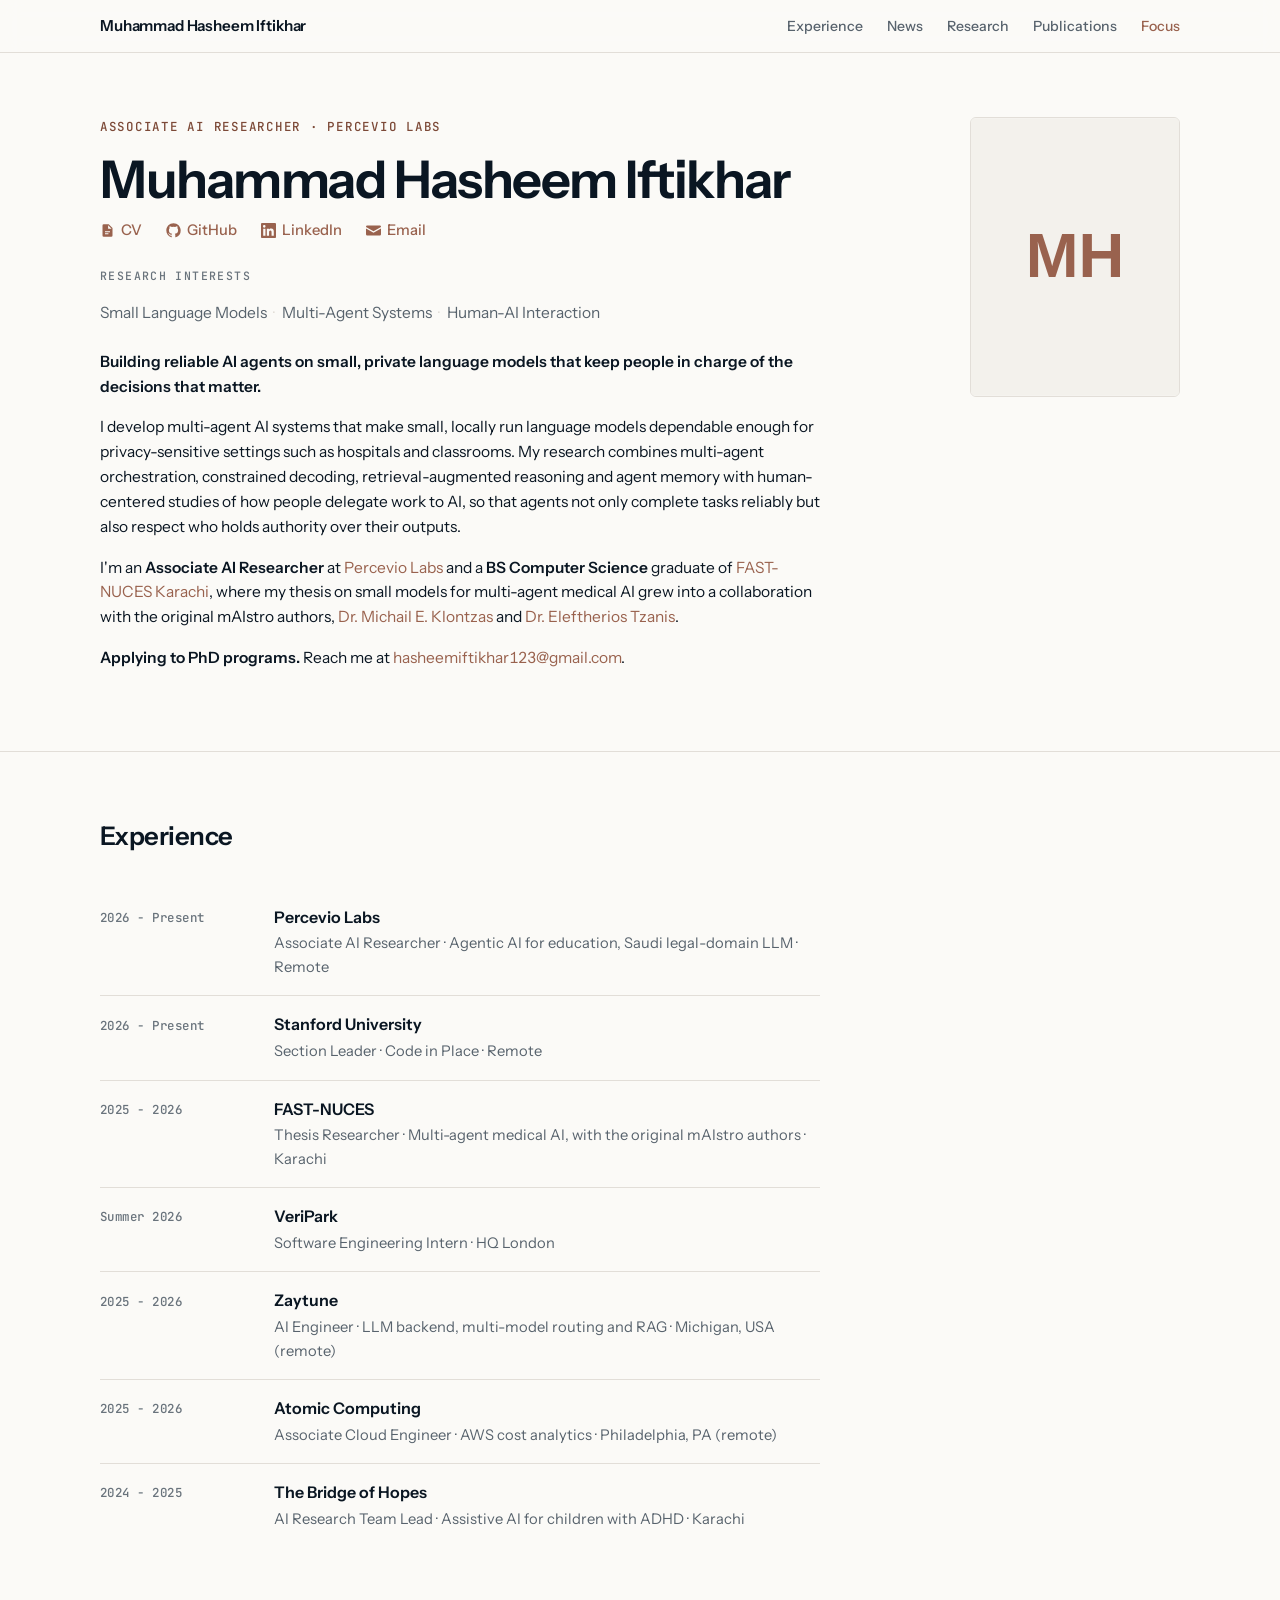
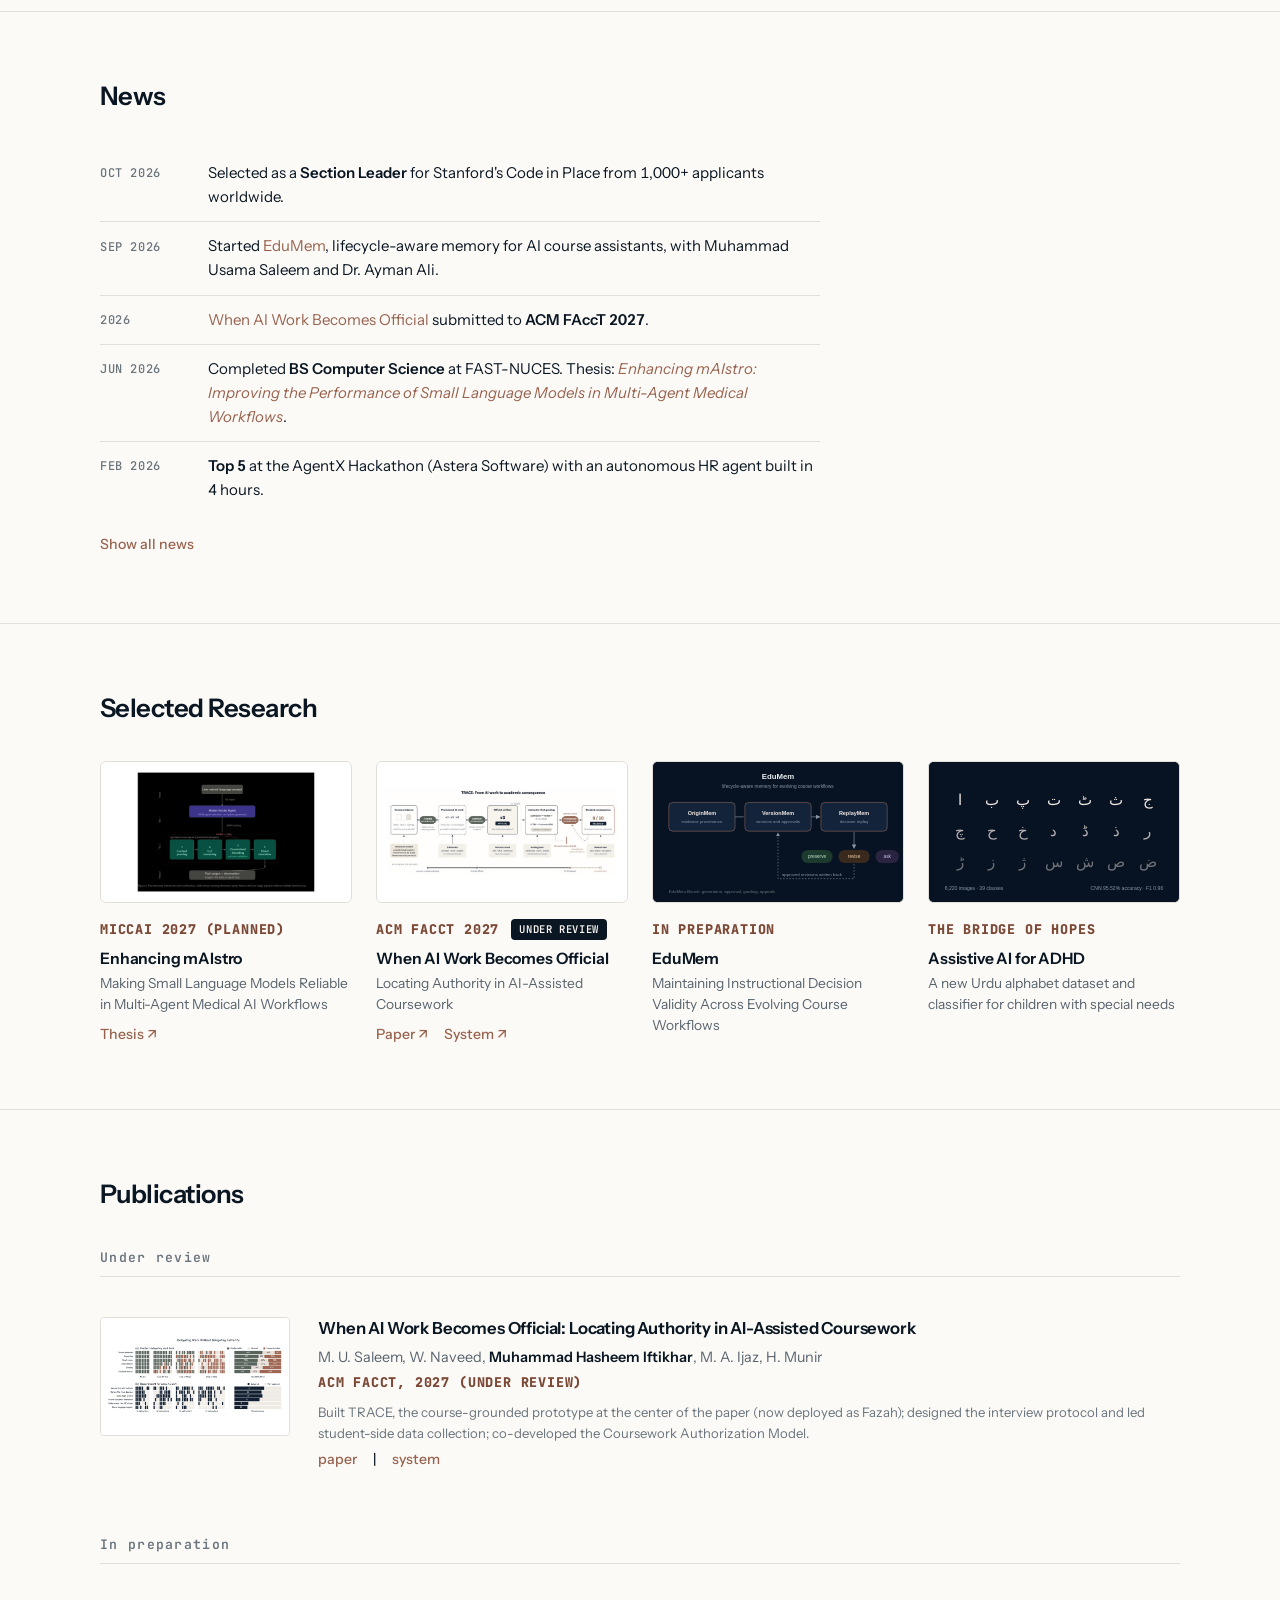
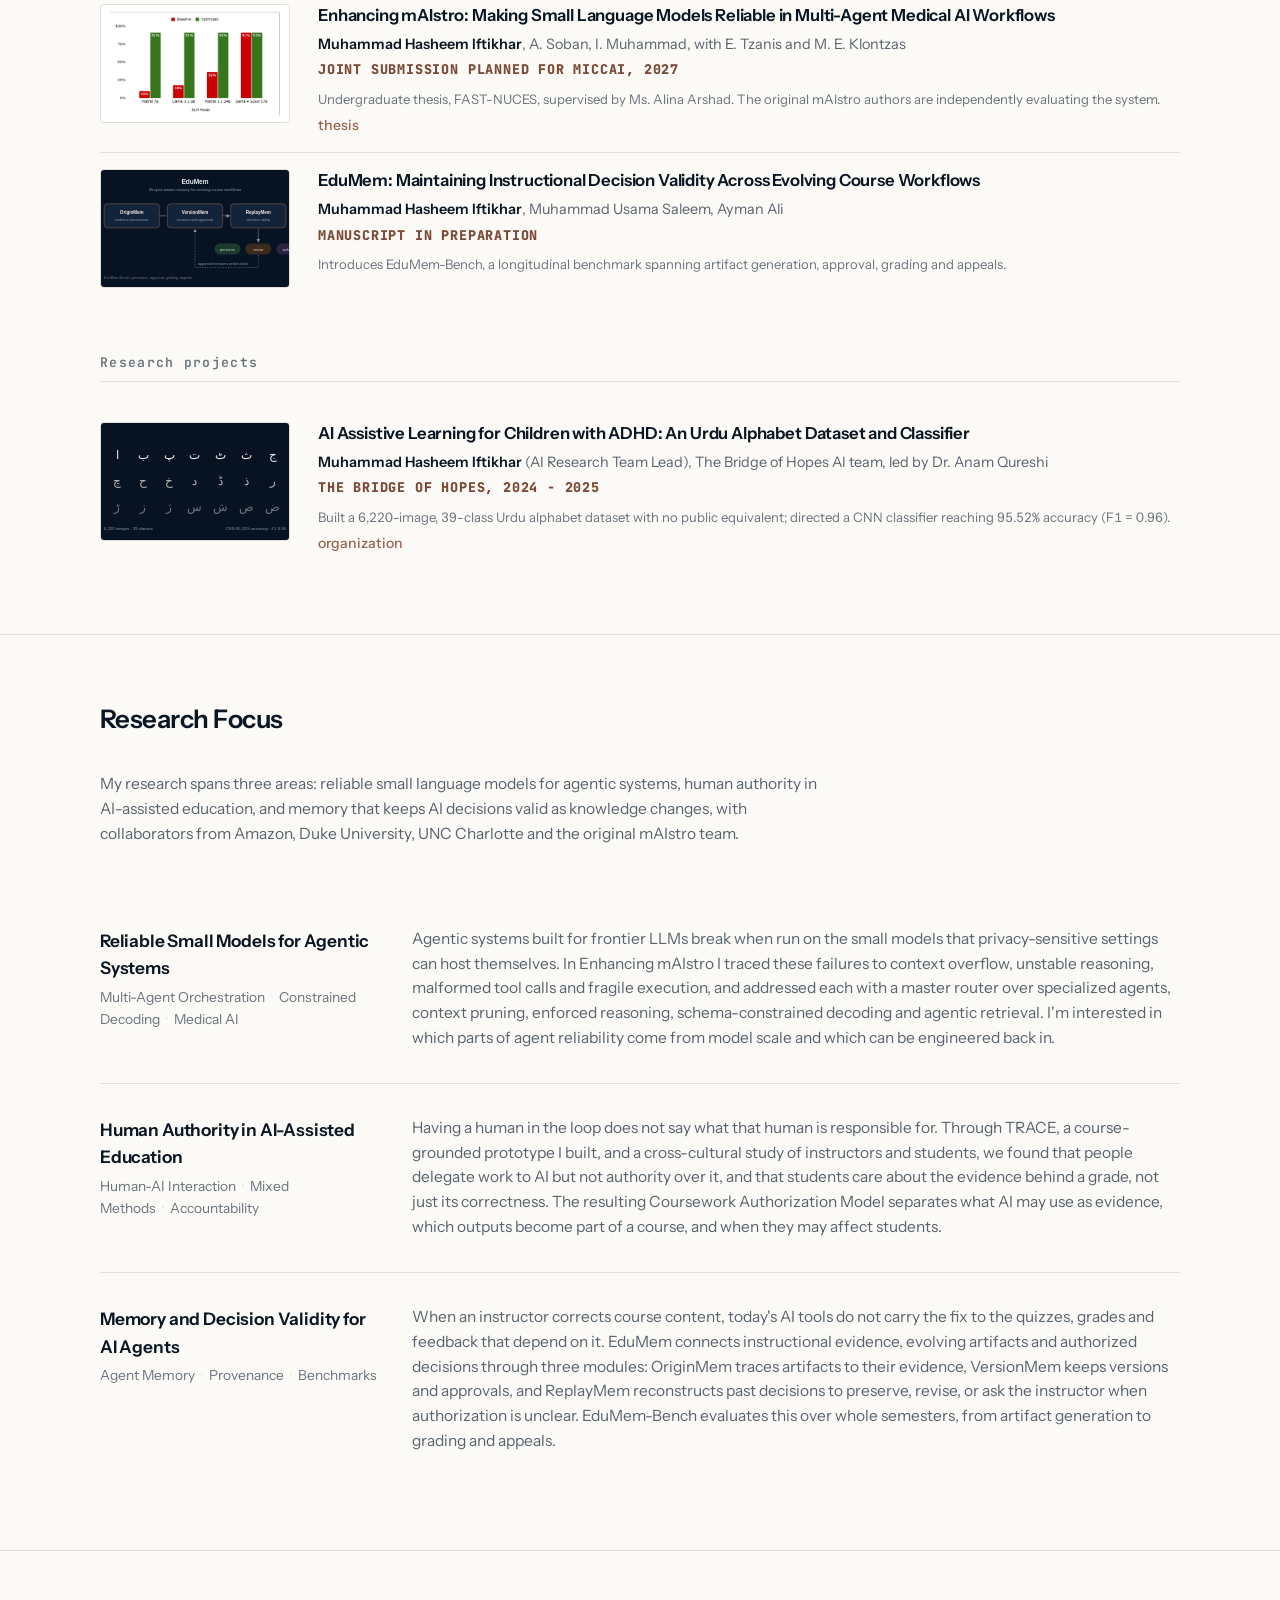
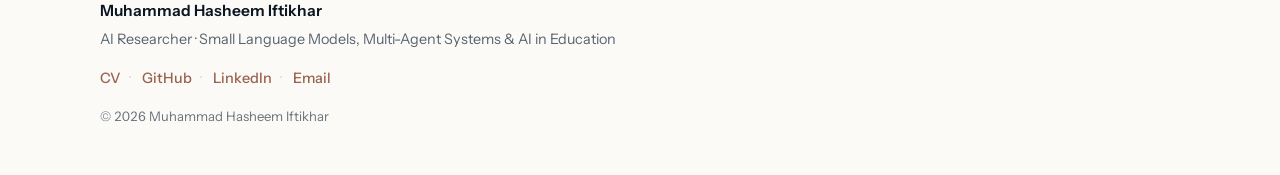
==== index.html @ 15aa2472 "Tighter interests and research statement Co-Authored-By: Claude Opus 5.5 <noreply@anthropic.com>" ====
<!DOCTYPE html>
<html lang="en">
<head>
  <meta charset="utf-8">
  <meta name="viewport" content="width=device-width, initial-scale=1">
  <meta name="description" content="Muhammad Hasheem Iftikhar is an AI researcher working on reliable small language models for multi-agent systems, human authority in AI-assisted education, and memory for AI course assistants. BS Computer Science, FAST-NUCES. Applying to PhD programs.">
  <meta name="author" content="Muhammad Hasheem Iftikhar">
  <meta name="robots" content="index, follow, max-image-preview:large, max-snippet:-1">
  <meta name="theme-color" content="#FBFAF7">
  <link rel="canonical" href="https://mhasheem.github.io/">
  <link rel="icon" type="image/svg+xml" href="research/photo-placeholder.svg">
  <meta property="og:type" content="profile">
  <meta property="og:site_name" content="Muhammad Hasheem Iftikhar">
  <meta property="og:locale" content="en_US">
  <meta property="og:title" content="Muhammad Hasheem Iftikhar, AI Researcher">
  <meta property="og:description" content="Reliable small language models for multi-agent systems, human authority in AI-assisted education, and memory for AI course assistants.">
  <meta property="og:url" content="https://mhasheem.github.io/">
  <meta property="og:image" content="https://mhasheem.github.io/research/maistro-architecture.jpg">
  <meta name="twitter:card" content="summary_large_image">
  <meta name="twitter:title" content="Muhammad Hasheem Iftikhar, AI Researcher">
  <meta name="twitter:description" content="Reliable small language models, human authority in AI-assisted education, and agent memory.">
  <title>Muhammad Hasheem Iftikhar, AI Researcher | Small Language Models, Multi-Agent Systems &amp; AI in Education</title>
  <script type="application/ld+json">
  {
    "@context": "https://schema.org",
    "@type": "ProfilePage",
    "dateModified": "2026-11-02",
    "mainEntity": {
      "@type": "Person",
      "@id": "https://mhasheem.github.io/#person",
      "name": "Muhammad Hasheem Iftikhar",
      "alternateName": "Hasheem Iftikhar",
      "url": "https://mhasheem.github.io/",
      "jobTitle": "Associate AI Researcher",
      "email": "mailto:hasheemiftikhar123@gmail.com",
      "worksFor": {
        "@type": "Organization",
        "name": "Percevio Labs",
        "url": "https://www.perceviolabs.com/"
      },
      "alumniOf": {
        "@type": "CollegeOrUniversity",
        "name": "National University of Computer and Emerging Sciences (FAST-NUCES)"
      },
      "knowsAbout": [
        "Small Language Models",
        "Multi-Agent LLM Systems",
        "Medical AI",
        "Human-AI Interaction",
        "AI in Education",
        "Agent Memory"
      ],
      "sameAs": [
        "https://github.com/mhasheem",
        "https://www.linkedin.com/in/muhammad-hasheem-iftikhar/"
      ]
    }
  }
  </script>
  <link rel="preconnect" href="https://fonts.googleapis.com">
  <link rel="preconnect" href="https://fonts.gstatic.com" crossorigin>
  <link href="https://fonts.googleapis.com/css2?family=Instrument+Sans:ital,wght@0,400..700;1,400..700&family=JetBrains+Mono:wght@400;500;600&display=swap" rel="stylesheet">
  <link rel="stylesheet" href="assets/css/tokens.css">
  <link rel="stylesheet" href="assets/css/site.css">
</head>
<body>
  <a class="skip-link" href="#about">Skip to main content</a>

  <header class="site-nav">
    <nav class="wrap" aria-label="Main">
      <a class="nav-name" href="#top">Muhammad Hasheem Iftikhar</a>
      <button class="nav-toggle" aria-expanded="false" aria-controls="site-menu" aria-label="Menu">
        <span></span>
      </button>
      <ul class="nav-links" id="site-menu">
        <li><a href="#experience">Experience</a></li>
        <li><a href="#news">News</a></li>
        <li><a href="#research">Research</a></li>
        <li><a href="#publications">Publications</a></li>
        <li><a href="#focus">Focus</a></li>
      </ul>
    </nav>
  </header>

  <main id="top">

  <section id="about" class="hero">
    <div class="wrap">
      <div class="hero-grid">
        <div class="hero-text">
          <p class="hero-eyebrow">Associate AI Researcher · Percevio Labs</p>
          <h1>Muhammad Hasheem Iftikhar</h1>
          <p class="hero-links">
            <a href="Hasheem_Iftikhar_CV.pdf" target="_blank" rel="noopener"><svg class="li" aria-hidden="true" viewBox="0 0 24 24" fill="currentColor"><path d="M6 2h8l6 6v12a2 2 0 0 1-2 2H6a2 2 0 0 1-2-2V4a2 2 0 0 1 2-2zm7 1.5V9h5.5L13 3.5zM8 13v1.6h8V13H8zm0 3.4V18h5.5v-1.6H8z"/></svg>CV</a>
            <a href="https://github.com/mhasheem" target="_blank" rel="noopener"><svg class="li" aria-hidden="true" viewBox="0 0 24 24" fill="currentColor"><path d="M12 .5C5.65.5.5 5.65.5 12c0 5.08 3.29 9.39 7.86 10.91.58.11.79-.25.79-.56 0-.27-.01-1.17-.02-2.12-3.2.7-3.88-1.36-3.88-1.36-.52-1.33-1.28-1.69-1.28-1.69-1.04-.71.08-.7.08-.7 1.15.08 1.76 1.19 1.76 1.19 1.03 1.76 2.69 1.25 3.35.96.1-.75.4-1.25.72-1.54-2.55-.29-5.24-1.28-5.24-5.69 0-1.26.45-2.28 1.19-3.09-.12-.29-.52-1.46.11-3.05 0 0 .97-.31 3.18 1.18a11.1 11.1 0 0 1 5.79 0c2.2-1.49 3.17-1.18 3.17-1.18.63 1.59.23 2.76.12 3.05.74.81 1.18 1.83 1.18 3.09 0 4.42-2.69 5.39-5.26 5.68.41.35.78 1.05.78 2.12 0 1.53-.01 2.76-.01 3.14 0 .31.2.67.8.55A11.5 11.5 0 0 0 23.5 12C23.5 5.65 18.35.5 12 .5z"/></svg>GitHub</a>
            <a href="https://www.linkedin.com/in/muhammad-hasheem-iftikhar/" target="_blank" rel="noopener"><svg class="li" aria-hidden="true" viewBox="0 0 24 24" fill="currentColor"><path d="M20.45 20.45h-3.56v-5.57c0-1.33-.03-3.04-1.85-3.04-1.86 0-2.14 1.45-2.14 2.94v5.67H9.34V9h3.42v1.56h.05c.48-.9 1.64-1.85 3.37-1.85 3.6 0 4.27 2.37 4.27 5.46v6.28zM5.34 7.43a2.07 2.07 0 1 1 0-4.13 2.07 2.07 0 0 1 0 4.13zM7.12 20.45H3.55V9h3.57v11.45zM22.22 0H1.77C.79 0 0 .77 0 1.72v20.55C0 23.23.79 24 1.77 24h20.45c.98 0 1.78-.77 1.78-1.73V1.72C24 .77 23.2 0 22.22 0z"/></svg>LinkedIn</a>
            <a href="mailto:hasheemiftikhar123@gmail.com"><svg class="li" aria-hidden="true" viewBox="0 0 24 24" fill="currentColor"><path d="M2 4h20a2 2 0 0 1 2 2v.4L12 13.35 0 6.4V6a2 2 0 0 1 2-2zm-2 4.72V18a2 2 0 0 0 2 2h20a2 2 0 0 0 2-2V8.72l-12 6.94L0 8.72z"/></svg>Email</a>
          </p>
          <div class="interests">
            <p class="interests-label">Research interests</p>
            <p class="interests-line">Small Language Models<span class="sep">·</span>Multi-Agent Systems<span class="sep">·</span>Human-AI Interaction</p>
          </div>
          <p><strong>Building reliable AI agents on small, private language models that keep people in charge of the decisions that matter.</strong></p>
          <p>
            I develop multi-agent AI systems that make small, locally run language models dependable enough for
            privacy-sensitive settings such as hospitals and classrooms. My research combines multi-agent orchestration,
            constrained decoding, retrieval-augmented reasoning and agent memory with human-centered studies of how people
            delegate work to AI, so that agents not only complete tasks reliably but also respect who holds authority over
            their outputs.
          </p>
          <p>
            I'm an <strong>Associate AI Researcher</strong> at
            <a href="https://www.perceviolabs.com/" target="_blank" rel="noopener">Percevio Labs</a>
            and a <strong>BS Computer Science</strong> graduate of
            <a href="https://www.nu.edu.pk/" target="_blank" rel="noopener">FAST-NUCES Karachi</a>,
            where my thesis on small models for multi-agent medical AI grew into a collaboration with the original
            mAIstro authors,
            <a href="https://scholar.google.com/citations?user=uWQOxUkAAAAJ" target="_blank" rel="noopener">Dr. Michail E. Klontzas</a> and
            <a href="https://scholar.google.com/citations?user=nkMCS88AAAAJ" target="_blank" rel="noopener">Dr. Eleftherios Tzanis</a>.
          </p>
          <p><strong>Applying to PhD programs.</strong> Reach me at
            <a href="mailto:hasheemiftikhar123@gmail.com">hasheemiftikhar123@gmail.com</a>.</p>
        </div>
        <div class="hero-photo">
          <!-- Replace with his photo: <img class="profile-photo" src="research/photo.jpg" alt="Muhammad Hasheem Iftikhar" width="210" height="280"> -->
          <img class="profile-photo" src="research/photo-placeholder.svg" alt="" width="210" height="280">
        </div>
      </div>
    </div>
  </section>

  <section id="experience">
    <div class="wrap">
      <div class="section-head"><h2>Experience</h2></div>
      <div class="exp-list">
        <div class="exp-row">
          <div class="exp-dates">2026 - Present</div>
          <div>
            <div class="exp-org">Percevio Labs</div>
            <div class="exp-role">Associate AI Researcher · Agentic AI for education, Saudi legal-domain LLM · Remote</div>
          </div>
        </div>
        <div class="exp-row">
          <div class="exp-dates">2026 - Present</div>
          <div>
            <div class="exp-org">Stanford University</div>
            <div class="exp-role">Section Leader · Code in Place · Remote</div>
          </div>
        </div>
        <div class="exp-row">
          <div class="exp-dates">2025 - 2026</div>
          <div>
            <div class="exp-org">FAST-NUCES</div>
            <div class="exp-role">Thesis Researcher · Multi-agent medical AI, with the original mAIstro authors · Karachi</div>
          </div>
        </div>
        <div class="exp-row">
          <div class="exp-dates">Summer 2026</div>
          <div>
            <div class="exp-org">VeriPark</div>
            <div class="exp-role">Software Engineering Intern · HQ London</div>
          </div>
        </div>
        <div class="exp-row">
          <div class="exp-dates">2025 - 2026</div>
          <div>
            <div class="exp-org">Zaytune</div>
            <div class="exp-role">AI Engineer · LLM backend, multi-model routing and RAG · Michigan, USA (remote)</div>
          </div>
        </div>
        <div class="exp-row">
          <div class="exp-dates">2025 - 2026</div>
          <div>
            <div class="exp-org">Atomic Computing</div>
            <div class="exp-role">Associate Cloud Engineer · AWS cost analytics · Philadelphia, PA (remote)</div>
          </div>
        </div>
        <div class="exp-row">
          <div class="exp-dates">2024 - 2025</div>
          <div>
            <div class="exp-org">The Bridge of Hopes</div>
            <div class="exp-role">AI Research Team Lead · Assistive AI for children with ADHD · Karachi</div>
          </div>
        </div>
      </div>
    </div>
  </section>

  <section id="news">
    <div class="wrap">
      <div class="section-head"><h2>News</h2></div>
      <ul class="news-list">
        <li class="news-item">
          <span class="news-date">Oct 2026</span>
          <div class="news-body">Selected as a <strong>Section Leader</strong> for Stanford's Code in Place from 1,000+ applicants worldwide.</div>
        </li>
        <li class="news-item">
          <span class="news-date">Sep 2026</span>
          <div class="news-body">Started <a href="#edumem">EduMem</a>, lifecycle-aware memory for AI course assistants, with Muhammad Usama Saleem and Dr. Ayman Ali.</div>
        </li>
        <li class="news-item">
          <span class="news-date">2026</span>
          <div class="news-body"><a href="#trace">When AI Work Becomes Official</a> submitted to <strong>ACM FAccT 2027</strong>.</div>
        </li>
        <li class="news-item">
          <span class="news-date">Jun 2026</span>
          <div class="news-body">Completed <strong>BS Computer Science</strong> at FAST-NUCES. Thesis: <a href="https://drive.google.com/file/d/1wcLWrnw91QlUTFHClfpXfCfMcas6EHG3/view?usp=sharing" target="_blank" rel="noopener"><em>Enhancing mAIstro: Improving the Performance of Small Language Models in Multi-Agent Medical Workflows</em></a>.</div>
        </li>
        <li class="news-item">
          <span class="news-date">Feb 2026</span>
          <div class="news-body"><strong>Top 5</strong> at the AgentX Hackathon (Astera Software) with an autonomous HR agent built in 4 hours.</div>
        </li>
        <li class="news-item" data-old hidden>
          <span class="news-date">Jan 2026</span>
          <div class="news-body">Joined <strong>Percevio Labs</strong> as Associate AI Researcher.</div>
        </li>
        <li class="news-item" data-old hidden>
          <span class="news-date">Oct 2025</span>
          <div class="news-body">Competed in the <strong>NASA International Space Apps Challenge</strong> (Advanced Track) with an exoplanet classifier.</div>
        </li>
        <li class="news-item" data-old hidden>
          <span class="news-date">2025</span>
          <div class="news-body">Earned <strong>AWS Solutions Architect, Associate</strong> and <strong>Cloud Practitioner</strong> within three months.</div>
        </li>
        <li class="news-item" data-old hidden>
          <span class="news-date">Aug 2025</span>
          <div class="news-body">Started the <a href="#maistro">Enhancing mAIstro</a> thesis on small language models for multi-agent medical AI.</div>
        </li>
        <li class="news-item" data-old hidden>
          <span class="news-date">2025</span>
          <div class="news-body">Appointed <strong>AI Research Team Lead</strong> at The Bridge of Hopes and built a new Urdu alphabet dataset.</div>
        </li>
        <li class="news-item" data-old hidden>
          <span class="news-date">Mar 2024</span>
          <div class="news-body">Joined <strong>The Bridge of Hopes</strong> as founding AI researcher.</div>
        </li>
      </ul>
      <button class="show-more" type="button">Show all news</button>
    </div>
  </section>

  <section id="research">
    <div class="wrap">
      <div class="section-head"><h2>Selected Research</h2></div>
      <div class="research-grid">
      <article class="research-item">
        <a class="research-media" href="#maistro" aria-hidden="true" tabindex="-1">
          <img src="research/maistro-architecture.jpg" alt="Enhanced mAIstro two-tier architecture: a Master Router Agent delegating to optimized small-model sub-agents" loading="lazy" decoding="async">
        </a>
        <div class="meta-row">
          <span class="venue">MICCAI 2027 (planned)</span>
        </div>
        <h3><a href="#maistro">Enhancing mAIstro</a></h3>
        <p class="research-sub">Making Small Language Models Reliable in Multi-Agent Medical AI Workflows</p>
        <div class="research-links"><a href="https://drive.google.com/file/d/1wcLWrnw91QlUTFHClfpXfCfMcas6EHG3/view?usp=sharing" target="_blank" rel="noopener">Thesis ↗</a></div>
      </article>

      <article class="research-item">
        <a class="research-media" href="#trace" aria-hidden="true" tabindex="-1">
          <img src="research/trace-lifecycle.jpg" alt="TRACE: from AI work to academic consequence, with authorization at each step" loading="lazy" decoding="async">
        </a>
        <div class="meta-row">
          <span class="venue">ACM FAccT 2027</span>
          <span class="badge">Under review</span>
        </div>
        <h3><a href="#trace">When AI Work Becomes Official</a></h3>
        <p class="research-sub">Locating Authority in AI-Assisted Coursework</p>
        <div class="research-links"><a href="https://drive.google.com/file/d/1oDcxM0Y7oN5t8dftiW94D08oab9c2Wxw/view?usp=drive_link" target="_blank" rel="noopener">Paper ↗</a>   <a href="https://fazahedu.com/" target="_blank" rel="noopener">System ↗</a></div>
      </article>

      <article class="research-item">
        <a class="research-media" href="#edumem" aria-hidden="true" tabindex="-1">
          <img src="research/edumem.svg" alt="EduMem: OriginMem, VersionMem and ReplayMem modules" loading="lazy" decoding="async">
        </a>
        <div class="meta-row">
          <span class="venue">In preparation</span>
        </div>
        <h3><a href="#edumem">EduMem</a></h3>
        <p class="research-sub">Maintaining Instructional Decision Validity Across Evolving Course Workflows</p>
      </article>

      <article class="research-item">
        <a class="research-media" href="#adhd" aria-hidden="true" tabindex="-1">
          <img src="research/urdu-dataset.svg" alt="Urdu alphabet dataset: 6,220 images across 39 classes" loading="lazy" decoding="async">
        </a>
        <div class="meta-row">
          <span class="venue">The Bridge of Hopes</span>
        </div>
        <h3><a href="#adhd">Assistive AI for ADHD</a></h3>
        <p class="research-sub">A new Urdu alphabet dataset and classifier for children with special needs</p>
      </article>
      </div>
    </div>
  </section>

  <section id="publications">
    <div class="wrap">
      <div class="section-head"><h2>Publications</h2></div>
      <div class="pub-list">
      <h3 class="pub-year">Under review</h3>

      <div class="pub-entry" id="trace">
        <div class="pub-media">
          <img src="research/trace-findings.jpg" alt="Survey findings: instructors delegate work to AI but not authority" loading="lazy" decoding="async">
        </div>
        <div class="pub-info">
          <a class="pub-title" href="https://drive.google.com/file/d/1oDcxM0Y7oN5t8dftiW94D08oab9c2Wxw/view?usp=drive_link" target="_blank" rel="noopener">
            When AI Work Becomes Official: Locating Authority in AI-Assisted Coursework
          </a>
          <div class="pub-authors">
            M. U. Saleem, W. Naveed, <span class="me">Muhammad Hasheem Iftikhar</span>, M. A. Ijaz, H. Munir
          </div>
          <div class="pub-venue"><span class="pub-venue-chip">ACM FAccT, 2027 (under review)</span></div>
          <div class="pub-note">Built TRACE, the course-grounded prototype at the center of the paper (now deployed as Fazah); designed the interview protocol and led student-side data collection; co-developed the Coursework Authorization Model.</div>
          <div class="pub-links">
            <a href="https://drive.google.com/file/d/1oDcxM0Y7oN5t8dftiW94D08oab9c2Wxw/view?usp=drive_link" target="_blank" rel="noopener">paper</a> |
            <a href="https://fazahedu.com/" target="_blank" rel="noopener">system</a>
          </div>
        </div>
      </div>

      <h3 class="pub-year">In preparation</h3>

      <div class="pub-entry" id="maistro">
        <div class="pub-media">
          <img src="research/maistro-results.jpg" alt="Task success, baseline versus optimized, for Mistral 7B, Llama 3.1 8B, Mistral 3.1 24B and Llama 4 Scout 17B" loading="lazy" decoding="async">
        </div>
        <div class="pub-info">
          <a class="pub-title" href="https://drive.google.com/file/d/1wcLWrnw91QlUTFHClfpXfCfMcas6EHG3/view?usp=sharing" target="_blank" rel="noopener">
            Enhancing mAIstro: Making Small Language Models Reliable in Multi-Agent Medical AI Workflows
          </a>
          <div class="pub-authors">
            <span class="me">Muhammad Hasheem Iftikhar</span>, A. Soban, I. Muhammad, with E. Tzanis and M. E. Klontzas
          </div>
          <div class="pub-venue"><span class="pub-venue-chip">Joint submission planned for MICCAI, 2027</span></div>
          <div class="pub-note">Undergraduate thesis, FAST-NUCES, supervised by Ms. Alina Arshad. The original mAIstro authors are independently evaluating the system.</div>
          <div class="pub-links">
            <a href="https://drive.google.com/file/d/1wcLWrnw91QlUTFHClfpXfCfMcas6EHG3/view?usp=sharing" target="_blank" rel="noopener">thesis</a>
          </div>
        </div>
      </div>

      <div class="pub-entry" id="edumem">
        <div class="pub-media">
          <img src="research/edumem.svg" alt="EduMem framework" loading="lazy" decoding="async">
        </div>
        <div class="pub-info">
          <span class="pub-title">
            EduMem: Maintaining Instructional Decision Validity Across Evolving Course Workflows
          </span>
          <div class="pub-authors">
            <span class="me">Muhammad Hasheem Iftikhar</span>, Muhammad Usama Saleem, Ayman Ali
          </div>
          <div class="pub-venue"><span class="pub-venue-chip">Manuscript in preparation</span></div>
          <div class="pub-note">Introduces EduMem-Bench, a longitudinal benchmark spanning artifact generation, approval, grading and appeals.</div>
        </div>
      </div>

      <h3 class="pub-year">Research projects</h3>

      <div class="pub-entry" id="adhd">
        <div class="pub-media">
          <img src="research/urdu-dataset.svg" alt="Urdu alphabet dataset" loading="lazy" decoding="async">
        </div>
        <div class="pub-info">
          <span class="pub-title">
            AI Assistive Learning for Children with ADHD: An Urdu Alphabet Dataset and Classifier
          </span>
          <div class="pub-authors"><span class="me">Muhammad Hasheem Iftikhar</span> (AI Research Team Lead), The Bridge of Hopes AI team, led by Dr. Anam Qureshi</div>
          <div class="pub-venue"><span class="pub-venue-chip">The Bridge of Hopes, 2024 - 2025</span></div>
          <div class="pub-note">Built a 6,220-image, 39-class Urdu alphabet dataset with no public equivalent; directed a CNN classifier reaching 95.52% accuracy (F1 = 0.96).</div>
          <div class="pub-links">
            <a href="https://www.linkedin.com/company/the-bridge-of-hopes/" target="_blank" rel="noopener">organization</a>
          </div>
        </div>
      </div>
      </div>
    </div>
  </section>

  <section id="focus">
    <div class="wrap">
      <div class="section-head"><h2>Research Focus</h2></div>
      <p class="focus-lead">My research spans three areas: reliable small language models for agentic systems, human authority in
        AI-assisted education, and memory that keeps AI decisions valid as knowledge changes, with collaborators from
        Amazon, Duke University, UNC Charlotte and the original mAIstro team.</p>

      <div class="focus-list">
        <article class="focus-row">
          <div class="focus-head">
            <h3>Reliable Small Models for Agentic Systems</h3>
            <p class="focus-tags">Multi-Agent Orchestration<span class="sep">·</span>Constrained Decoding<span class="sep">·</span>Medical AI</p>
          </div>
          <p class="focus-desc">
            Agentic systems built for frontier LLMs break when run on the small models that privacy-sensitive settings
            can host themselves. In Enhancing mAIstro I traced these failures to context overflow, unstable reasoning,
            malformed tool calls and fragile execution, and addressed each with a master router over specialized agents,
            context pruning, enforced reasoning, schema-constrained decoding and agentic retrieval. I'm interested in which
            parts of agent reliability come from model scale and which can be engineered back in.
          </p>
        </article>

        <article class="focus-row">
          <div class="focus-head">
            <h3>Human Authority in AI-Assisted Education</h3>
            <p class="focus-tags">Human-AI Interaction<span class="sep">·</span>Mixed Methods<span class="sep">·</span>Accountability</p>
          </div>
          <p class="focus-desc">
            Having a human in the loop does not say what that human is responsible for. Through TRACE, a course-grounded
            prototype I built, and a cross-cultural study of instructors and students, we found that people delegate work
            to AI but not authority over it, and that students care about the evidence behind a grade, not just its
            correctness. The resulting Coursework Authorization Model separates what AI may use as evidence, which outputs
            become part of a course, and when they may affect students.
          </p>
        </article>

        <article class="focus-row">
          <div class="focus-head">
            <h3>Memory and Decision Validity for AI Agents</h3>
            <p class="focus-tags">Agent Memory<span class="sep">·</span>Provenance<span class="sep">·</span>Benchmarks</p>
          </div>
          <p class="focus-desc">
            When an instructor corrects course content, today's AI tools do not carry the fix to the quizzes, grades and
            feedback that depend on it. EduMem connects instructional evidence, evolving artifacts and authorized decisions
            through three modules: OriginMem traces artifacts to their evidence, VersionMem keeps versions and approvals,
            and ReplayMem reconstructs past decisions to preserve, revise, or ask the instructor when authorization is
            unclear. EduMem-Bench evaluates this over whole semesters, from artifact generation to grading and appeals.
          </p>
        </article>
      </div>
    </div>
  </section>

  </main>

  <footer class="site-footer">
    <div class="wrap">
      <p class="footer-name">Muhammad Hasheem Iftikhar</p>
      <p class="footer-role">AI Researcher · Small Language Models, Multi-Agent Systems &amp; AI in Education</p>
      <p class="footer-links">
        <a href="Hasheem_Iftikhar_CV.pdf" target="_blank" rel="noopener">CV</a><span class="sep">·</span>
        <a href="https://github.com/mhasheem" target="_blank" rel="noopener">GitHub</a><span class="sep">·</span>
        <a href="https://www.linkedin.com/in/muhammad-hasheem-iftikhar/" target="_blank" rel="noopener">LinkedIn</a><span class="sep">·</span>
        <a href="mailto:hasheemiftikhar123@gmail.com">Email</a>
      </p>
      <p class="footer-copy">&copy; 2026 Muhammad Hasheem Iftikhar</p>
    </div>
  </footer>

  <script src="assets/js/site.js" defer></script>
</body>
</html>
---- assets/css/tokens.css ----
/* ==========================================================================
   Design tokens — the single source of truth for the whole site.
   ~85% paper neutrals, ~10% ink, ~5% terracotta accent. Venues share one
   semantic treatment; recognition badges are ink. No decorative color.
   ========================================================================== */

:root {
  /* Surfaces */
  --bg: #FBFAF7;
  --surface: #FFFFFF;
  --surface-muted: #F3F1EC;

  /* Ink */
  --ink: #0A1622;
  --text-muted: #58636D;
  --text-subtle: #69737C;

  /* Lines */
  --border: #E2DED8;

  /* Accent — terracotta, used sparingly and semantically */
  --accent: #99624E;
  --accent-hover: #7C4937;
  --accent-soft: #F1E7E2;

  /* Media wells (video letterboxing, dark figures) */
  --media-dark: #071323;

  /* Type */
  --font-sans: 'Instrument Sans', ui-sans-serif, system-ui, -apple-system,
    'Segoe UI', Helvetica, Arial, sans-serif;
  --font-mono: 'JetBrains Mono', ui-monospace, SFMono-Regular, Menlo,
    Consolas, monospace;

  /* Layout */
  --page-width: 1080px;
  --content-width: 720px;

  /* Spacing scale: 4 8 12 16 24 32 48 64 96 */
  --space-1: 4px;
  --space-2: 8px;
  --space-3: 12px;
  --space-4: 16px;
  --space-5: 24px;
  --space-6: 32px;
  --space-7: 48px;
  --space-8: 64px;
  --space-9: 96px;

  /* Radii — small and quiet */
  --radius-sm: 4px;
  --radius-md: 6px;
  --radius-lg: 8px;
}
---- assets/css/site.css ----
/* ==========================================================================
   Site styles — homepage and global components.
   Editorial, content-first, publication-first. Typography does the work;
   borders over shadows; motion near-invisible.
   ========================================================================== */

/* --- Reset / base ------------------------------------------------------- */
*, *::before, *::after { box-sizing: border-box; margin: 0; padding: 0; }

html {
  font-size: 16px;
  scroll-behavior: smooth;
  scroll-padding-top: 4.5rem;
  -webkit-text-size-adjust: 100%;
}

body {
  font-family: var(--font-sans);
  font-size: 0.97rem;            /* ~15.5px */
  font-weight: 400;
  color: var(--ink);
  background: var(--bg);
  line-height: 1.6;
  font-variant-numeric: tabular-nums;
  -webkit-font-smoothing: antialiased;
  -moz-osx-font-smoothing: grayscale;
  text-rendering: optimizeLegibility;
  overflow-x: hidden;
  overflow-x: clip;
}

img, video { max-width: 100%; display: block; }

a, button { touch-action: manipulation; }

a {
  color: var(--accent);
  text-decoration: none;
  transition: color 0.15s ease;
}

a:hover, a:focus-visible {
  color: var(--accent-hover);
  text-decoration: underline;
  text-underline-offset: 3px;
  text-decoration-thickness: 1px;
}

:focus-visible {
  outline: 2px solid var(--accent);
  outline-offset: 4px;
  border-radius: 2px;
}

::selection { background: var(--accent); color: #FFFFFF; }

.skip-link {
  position: absolute;
  top: -100%;
  left: var(--space-4);
  z-index: 200;
  padding: 0.6rem 1rem;
  background: var(--accent);
  color: #FFFFFF;
  font-weight: 600;
  text-decoration: none;
  border-radius: 0 0 var(--radius-md) var(--radius-md);
}
.skip-link:focus { top: 0; color: #FFFFFF; }

/* --- Layout ------------------------------------------------------------- */
.wrap {
  width: min(calc(100% - 48px), var(--page-width));
  margin-inline: auto;
}

main section {
  padding: var(--space-8) 0;
  border-bottom: 1px solid var(--border);
}
main section:last-of-type { border-bottom: none; }

/* Mono metadata register — eyebrows, dates, venues, labels */
.eyebrow {
  font-family: var(--font-mono);
  font-size: 0.78rem;
  font-weight: 500;
  letter-spacing: 0.14em;
  text-transform: uppercase;
  color: var(--text-subtle);
  margin-bottom: var(--space-5);
}

/* --- Navigation --------------------------------------------------------- */
.site-nav {
  position: sticky;
  top: 0;
  z-index: 100;
  background: rgba(251, 250, 247, 0.88);
  -webkit-backdrop-filter: blur(10px);
  backdrop-filter: blur(10px);
  border-bottom: 1px solid var(--border);
}

.site-nav .wrap {
  display: flex;
  align-items: center;
  justify-content: space-between;
  gap: var(--space-4);
  min-height: 3.25rem;
}

.nav-name {
  font-weight: 600;
  font-size: 0.95rem;
  color: var(--ink);
  text-decoration: none;
  letter-spacing: -0.01em;
}
.nav-name:hover { color: var(--ink); text-decoration: none; }

.nav-links {
  display: flex;
  gap: var(--space-5);
  list-style: none;
  font-size: 0.88rem;
  font-weight: 500;
}

.nav-links a {
  color: var(--text-muted);
  text-decoration: none;
  padding: 0.35rem 0;
  transition: color 0.15s ease;
}
.nav-links a:hover { color: var(--ink); text-decoration: none; }
.nav-links a.active { color: var(--accent); }

.nav-toggle {
  display: none;
  flex-shrink: 0;
  width: 2.5rem;
  height: 2.5rem;
  border: 1px solid var(--border);
  border-radius: var(--radius-md);
  background: var(--surface);
  cursor: pointer;
  align-items: center;
  justify-content: center;
}
.nav-toggle span,
.nav-toggle span::before,
.nav-toggle span::after {
  display: block;
  width: 1.1rem;
  height: 2px;
  background: var(--ink);
  border-radius: 1px;
  transition: transform 0.18s ease, opacity 0.18s ease;
}
.nav-toggle span { position: relative; }
.nav-toggle span::before,
.nav-toggle span::after { content: ''; position: absolute; left: 0; }
.nav-toggle span::before { top: -5px; }
.nav-toggle span::after { top: 5px; }
.nav-toggle[aria-expanded="true"] span { background: transparent; }
.nav-toggle[aria-expanded="true"] span::before { top: 0; transform: rotate(45deg); }
.nav-toggle[aria-expanded="true"] span::after { top: 0; transform: rotate(-45deg); }

/* --- Hero / About ------------------------------------------------------- */
.hero { padding-top: var(--space-8); }

.hero-grid {
  display: grid;
  grid-template-columns: 1fr 210px;
  gap: var(--space-7);
  align-items: start;
}

.hero-eyebrow {
  font-family: var(--font-mono);
  font-size: 0.78rem;
  font-weight: 500;
  letter-spacing: 0.14em;
  text-transform: uppercase;
  color: var(--accent-hover);
  margin-bottom: var(--space-3);
}

h1 {
  font-size: clamp(2.4rem, 5vw, 3.25rem);
  font-weight: 640;
  letter-spacing: -0.028em;
  line-height: 1.04;
  color: var(--ink);
  text-wrap: balance;
  margin-bottom: var(--space-5);
}

.hero-text { max-width: var(--content-width); }

.hero-links {
  display: flex;
  flex-wrap: wrap;
  gap: var(--space-2) var(--space-5);
  font-size: 0.92rem;
  font-weight: 500;
  margin: calc(-1 * var(--space-3)) 0 var(--space-5);
}
.hero-links a {
  display: inline-flex;
  align-items: center;
  gap: 0.4em;
}
.hero-links .li {
  width: 15px;
  height: 15px;
  flex-shrink: 0;
}
.hero-text p { margin-bottom: var(--space-4); }
.hero-text strong { font-weight: 600; }

.interests {
  margin: var(--space-5) 0;
}
.interests-label {
  font-family: var(--font-mono);
  font-size: 0.72rem;
  font-weight: 500;
  letter-spacing: 0.12em;
  text-transform: uppercase;
  color: var(--text-subtle);
  margin-bottom: var(--space-1);
}
.interests-line { color: var(--text-muted); }
.interests-line .sep { color: var(--border); margin: 0 0.4rem; }

.profile-links {
  display: flex;
  flex-wrap: wrap;
  align-items: center;
  gap: 0.15rem 0;
  font-size: 0.9rem;
  font-weight: 500;
  margin-top: var(--space-4);
  line-height: 1.9;
}
.profile-links .sep { color: var(--border); margin: 0 0.5rem; }

.profile-photo {
  width: 210px;
  border-radius: var(--radius-md);
  border: 1px solid var(--border);
}

/* --- Section titles ----------------------------------------------------- */
.section-head {
  display: flex;
  align-items: baseline;
  gap: var(--space-4);
  margin-bottom: var(--space-6);
}
.section-head h2 {
  font-size: 1.6rem;
  font-weight: 620;
  letter-spacing: -0.02em;
  color: var(--ink);
}

/* --- Research Focus ------------------------------------------------------ */
.focus-lead {
  max-width: var(--content-width);
  color: var(--text-muted);
  margin-bottom: var(--space-7);
}

.focus-row {
  display: grid;
  grid-template-columns: 280px 1fr;
  gap: var(--space-3) var(--space-6);
  padding: var(--space-6) 0;
}
.focus-row + .focus-row { border-top: 1px solid var(--border); }

.focus-head h3 {
  font-size: 1.08rem;
  font-weight: 630;
  letter-spacing: -0.01em;
  color: var(--ink);
  margin-bottom: var(--space-1);
}

.focus-tags {
  font-size: 0.86rem;
  color: var(--text-subtle);
}
.focus-tags .sep { color: var(--border); margin: 0 0.4rem; }

.focus-desc {
  color: var(--text-muted);
}

/* --- Shared metadata row: venue + badge --------------------------------- */
.meta-row {
  display: flex;
  align-items: center;
  flex-wrap: wrap;
  gap: var(--space-2) var(--space-3);
}

.venue {
  font-family: var(--font-mono);
  font-size: 0.84rem;
  font-weight: 800;
  letter-spacing: 0.06em;
  text-transform: uppercase;
  color: var(--accent-hover);
}

.badge {
  display: inline-flex;
  align-items: center;
  gap: 0.32em;
  font-family: var(--font-mono);
  font-size: 0.66rem;
  font-weight: 600;
  letter-spacing: 0.06em;
  text-transform: uppercase;
  color: #F9F6F2;
  background: var(--ink);
  padding: 0.14rem 0.5rem;
  border-radius: var(--radius-sm);
}

/* --- Selected Research --------------------------------------------------- */
.research-grid {
  display: grid;
  grid-template-columns: repeat(4, 1fr);
  gap: var(--space-6) var(--space-5);
}

.research-item { display: flex; flex-direction: column; }

.research-media {
  position: relative;
  aspect-ratio: 16 / 9;
  background: var(--media-dark);
  border: 1px solid var(--border);
  border-radius: var(--radius-md);
  overflow: hidden;
  margin-bottom: var(--space-4);
}
.research-media img,
.research-media video {
  width: 100%;
  height: 100%;
  object-fit: cover;
  transition: transform 0.3s ease;
}
.research-item:hover .research-media img,
.research-item:hover .research-media video { transform: scale(1.01); }

.research-item h3 {
  font-size: 0.98rem;
  font-weight: 630;
  line-height: 1.35;
  letter-spacing: -0.01em;
  margin: var(--space-2) 0 var(--space-1);
}
.research-item h3 a { color: var(--ink); }
.research-item h3 a:hover { color: var(--accent-hover); text-decoration: none; }

.research-sub {
  color: var(--text-muted);
  font-size: 0.86rem;
  line-height: 1.5;
  margin-bottom: var(--space-2);
}

.research-links,
.pub-links {
  font-size: 0.88rem;
  font-weight: 500;
  display: flex;
  flex-wrap: wrap;
  gap: var(--space-4);
}

.research-collab {
  display: inline-flex;
  align-items: center;
  gap: 0.4rem;
  margin: 0 0 var(--space-2);
  align-self: flex-start;
}
.research-collab span {
  font-size: 0.78rem;
  color: var(--text-subtle);
}
.research-collab img { height: 14px; width: auto; max-width: 56px; object-fit: contain; }

/* --- Publications -------------------------------------------------------- */
.pub-year {
  font-family: var(--font-mono);
  font-size: 0.82rem;
  font-weight: 600;
  letter-spacing: 0.1em;
  color: var(--text-subtle);
  padding-bottom: var(--space-2);
  border-bottom: 1px solid var(--border);
  margin: var(--space-7) 0 var(--space-5);
}
.pub-list > .pub-year:first-child { margin-top: 0; }

.pub-entry {
  display: grid;
  grid-template-columns: 190px 1fr;
  gap: var(--space-5) 28px;
  padding: var(--space-4) 0;
}
.pub-entry + .pub-entry { border-top: 1px solid var(--border); }

.pub-media {
  aspect-ratio: 16 / 10;
  overflow: hidden;
  border: 1px solid var(--border);
  border-radius: var(--radius-sm);
  background: var(--surface-muted);
}
.pub-media { position: relative; }
.pub-media img { width: 100%; height: 100%; object-fit: cover; }
.pub-media-collab {
  position: absolute;
  right: 6px;
  bottom: 6px;
  background: rgba(255,255,255,0.92);
  border-radius: var(--radius-sm);
  padding: 2px 4px;
}
.pub-media-collab img { height: 14px; width: auto; }

.pub-info { min-width: 0; }

.pub-title {
  display: inline;
  font-size: 1.04rem;
  font-weight: 630;
  line-height: 1.35;
  letter-spacing: -0.01em;
  color: var(--ink);
  text-decoration: none;
}
a.pub-title:hover { color: var(--accent-hover); text-decoration: none; }

.pub-authors {
  font-size: 0.9rem;
  color: var(--text-muted);
  line-height: 1.55;
  margin: var(--space-1) 0;
}
.pub-authors .me { font-weight: 600; color: var(--ink); }
.pub-authors u { text-decoration: none; font-weight: 600; color: var(--ink); }

.pub-venue {
  display: flex;
  align-items: center;
  flex-wrap: wrap;
  gap: var(--space-2) var(--space-3);
  margin: var(--space-1) 0 var(--space-2);
}
.pub-venue-chip {
  font-family: var(--font-mono);
  font-size: 0.84rem;
  font-weight: 800;
  letter-spacing: 0.06em;
  text-transform: uppercase;
  color: var(--accent-hover);
}
.pub-award {
  display: inline-flex;
  align-items: center;
  gap: 0.32em;
  font-family: var(--font-mono);
  font-size: 0.66rem;
  font-weight: 600;
  letter-spacing: 0.06em;
  text-transform: uppercase;
  color: #F9F6F2;
  background: var(--ink);
  padding: 0.14rem 0.5rem;
  border-radius: var(--radius-sm);
}

.pub-note, .pub-equal {
  font-size: 0.82rem;
  color: var(--text-subtle);
  margin-bottom: var(--space-1);
}

.pub-collab {
  display: inline-flex;
  align-items: center;
  gap: 0.4rem;
  font-size: 0.82rem;
  color: var(--text-subtle);
  margin-bottom: var(--space-1);
}
.pub-collab img, .pub-collab-logos img { height: 14px; width: auto; display: inline-block; vertical-align: middle; }

/* --- Experience ---------------------------------------------------------- */
.exp-list { max-width: var(--content-width); }

.exp-row {
  display: grid;
  grid-template-columns: 150px 1fr;
  gap: var(--space-5);
  padding: var(--space-4) 0;
}
.exp-row + .exp-row { border-top: 1px solid var(--border); }

.exp-dates {
  font-family: var(--font-mono);
  font-size: 0.78rem;
  font-weight: 500;
  letter-spacing: 0.04em;
  color: var(--text-subtle);
  padding-top: 0.2rem;
  white-space: nowrap;
}

.exp-org {
  font-weight: 620;
  font-size: 1rem;
  display: flex;
  align-items: center;
  gap: var(--space-2);
}
.exp-org img { height: 26px; width: auto; }
.exp-role { color: var(--text-muted); font-size: 0.92rem; margin-top: 2px; }

/* --- News ---------------------------------------------------------------- */
.news-list { max-width: var(--content-width); list-style: none; }

.news-item {
  display: grid;
  grid-template-columns: 92px 1fr;
  gap: var(--space-4);
  padding: var(--space-3) 0;
  font-size: 0.94rem;
}
.news-item + .news-item { border-top: 1px solid var(--border); }
.news-item[hidden] { display: none; }

.news-date {
  font-family: var(--font-mono);
  font-size: 0.75rem;
  font-weight: 500;
  letter-spacing: 0.05em;
  text-transform: uppercase;
  color: var(--text-subtle);
  padding-top: 0.2rem;
  white-space: nowrap;
}
.news-body strong { font-weight: 600; }

.show-more {
  font-family: var(--font-sans);
  font-size: 0.88rem;
  font-weight: 500;
  margin-top: var(--space-4);
  cursor: pointer;
  color: var(--accent);
  background: none;
  border: none;
  padding: 0.35rem 0;
}
.show-more:hover { color: var(--accent-hover); text-decoration: underline; text-underline-offset: 3px; }

/* --- Footer -------------------------------------------------------------- */
.site-footer {
  padding: var(--space-7) 0 var(--space-7);
  border-top: 1px solid var(--border);
}
.footer-name { font-weight: 620; }
.footer-role {
  color: var(--text-muted);
  font-size: 0.9rem;
  margin: var(--space-1) 0 var(--space-4);
}
.footer-links {
  font-size: 0.9rem;
  font-weight: 500;
  margin-bottom: var(--space-4);
}
.footer-links .sep { color: var(--border); margin: 0 0.5rem; }
.footer-copy { color: var(--text-subtle); font-size: 0.82rem; }
.footer-tracker { position: absolute; width: 1px; height: 1px; overflow: hidden; clip-path: inset(50%); }

.visually-hidden {
  position: absolute;
  width: 1px; height: 1px;
  padding: 0; margin: -1px;
  overflow: hidden;
  clip-path: inset(50%);
  white-space: nowrap;
  border: 0;
}

/* --- Responsive ---------------------------------------------------------- */
@media (max-width: 1024px) {
  .research-grid { grid-template-columns: repeat(2, 1fr); }
}

@media (max-width: 900px) {
  .hero-grid { grid-template-columns: 1fr; gap: var(--space-5); }
  .hero-photo { order: -1; }
  .profile-photo { width: 190px; }
}

@media (max-width: 768px) {
  main section { padding: var(--space-7) 0; }
  .pub-entry { grid-template-columns: 150px 1fr; gap: var(--space-4) 20px; }
}

@media (max-width: 680px) {
  .wrap { width: calc(100% - 40px); }

  .focus-row { grid-template-columns: 1fr; gap: var(--space-2); }

  .nav-toggle { display: inline-flex; }
  .site-nav .wrap { flex-wrap: wrap; }
  .nav-links {
    display: none;
    width: 100%;
    flex-direction: column;
    gap: 0;
    padding: var(--space-2) 0 var(--space-3);
    border-top: 1px solid var(--border);
    margin-top: var(--space-2);
  }
  .nav-links.open { display: flex; }
  .nav-links a { display: block; padding: 0.6rem 0.25rem; }

  main section { padding: var(--space-7) 0; }

  .research-grid { grid-template-columns: 1fr; gap: var(--space-6); }

  .pub-entry { grid-template-columns: 1fr; }
  .pub-media { max-width: 420px; }

  .exp-row { grid-template-columns: 1fr; gap: var(--space-1); padding: var(--space-3) 0; }
  .exp-dates { padding-top: 0; }

  .news-item { grid-template-columns: 1fr; gap: var(--space-1); }
  .news-date { padding-top: 0; }
}

@media (max-width: 430px) {
  .profile-links .sep { display: none; }
  .profile-links a { margin-right: var(--space-4); }
}

/* --- Reduced motion ------------------------------------------------------ */
@media (prefers-reduced-motion: reduce) {
  html { scroll-behavior: auto; }
  *, *::before, *::after {
    animation-duration: 0.01ms !important;
    animation-iteration-count: 1 !important;
    transition-duration: 0.01ms !important;
  }
  .research-item:hover .research-media img,
  .research-item:hover .research-media video { transform: none; }
}

.badge .medal,
.pub-award .medal {
  width: 11px;
  height: 11px;
  flex-shrink: 0;
  color: #E8B44C;
}
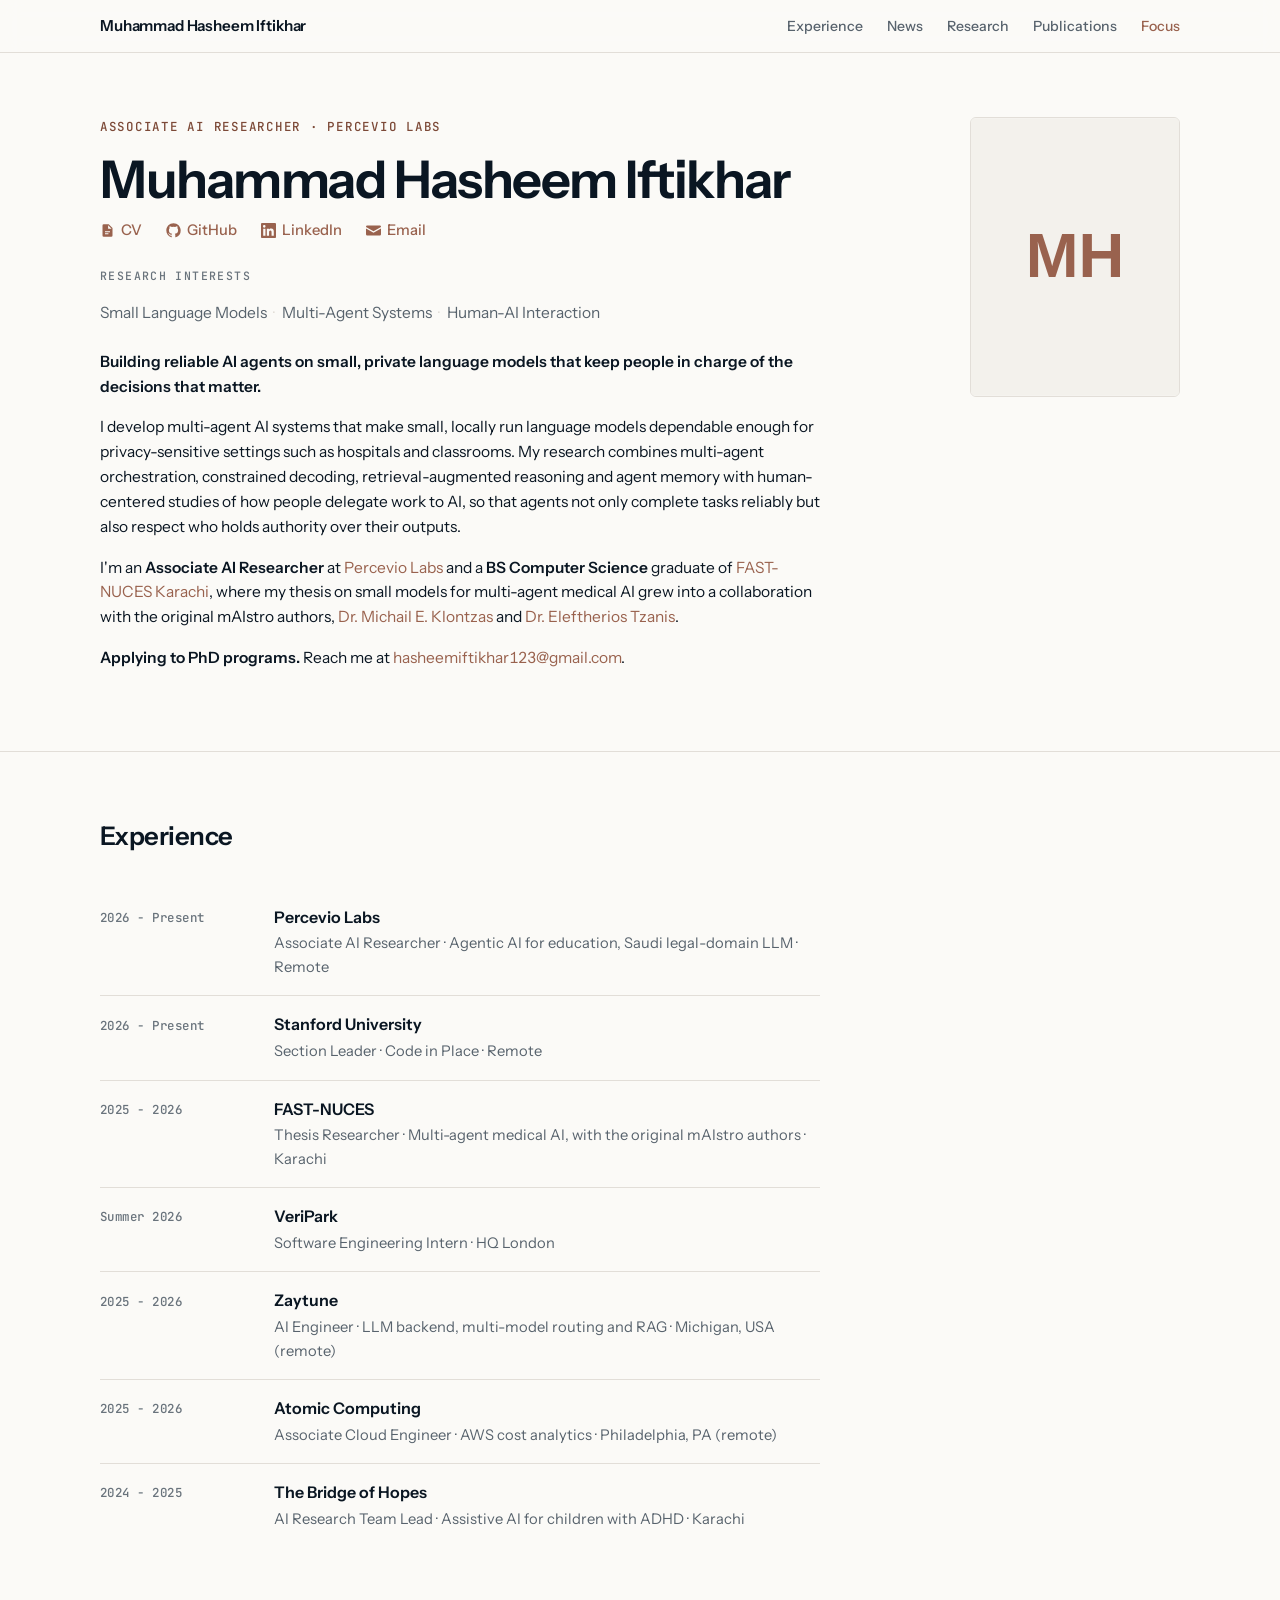
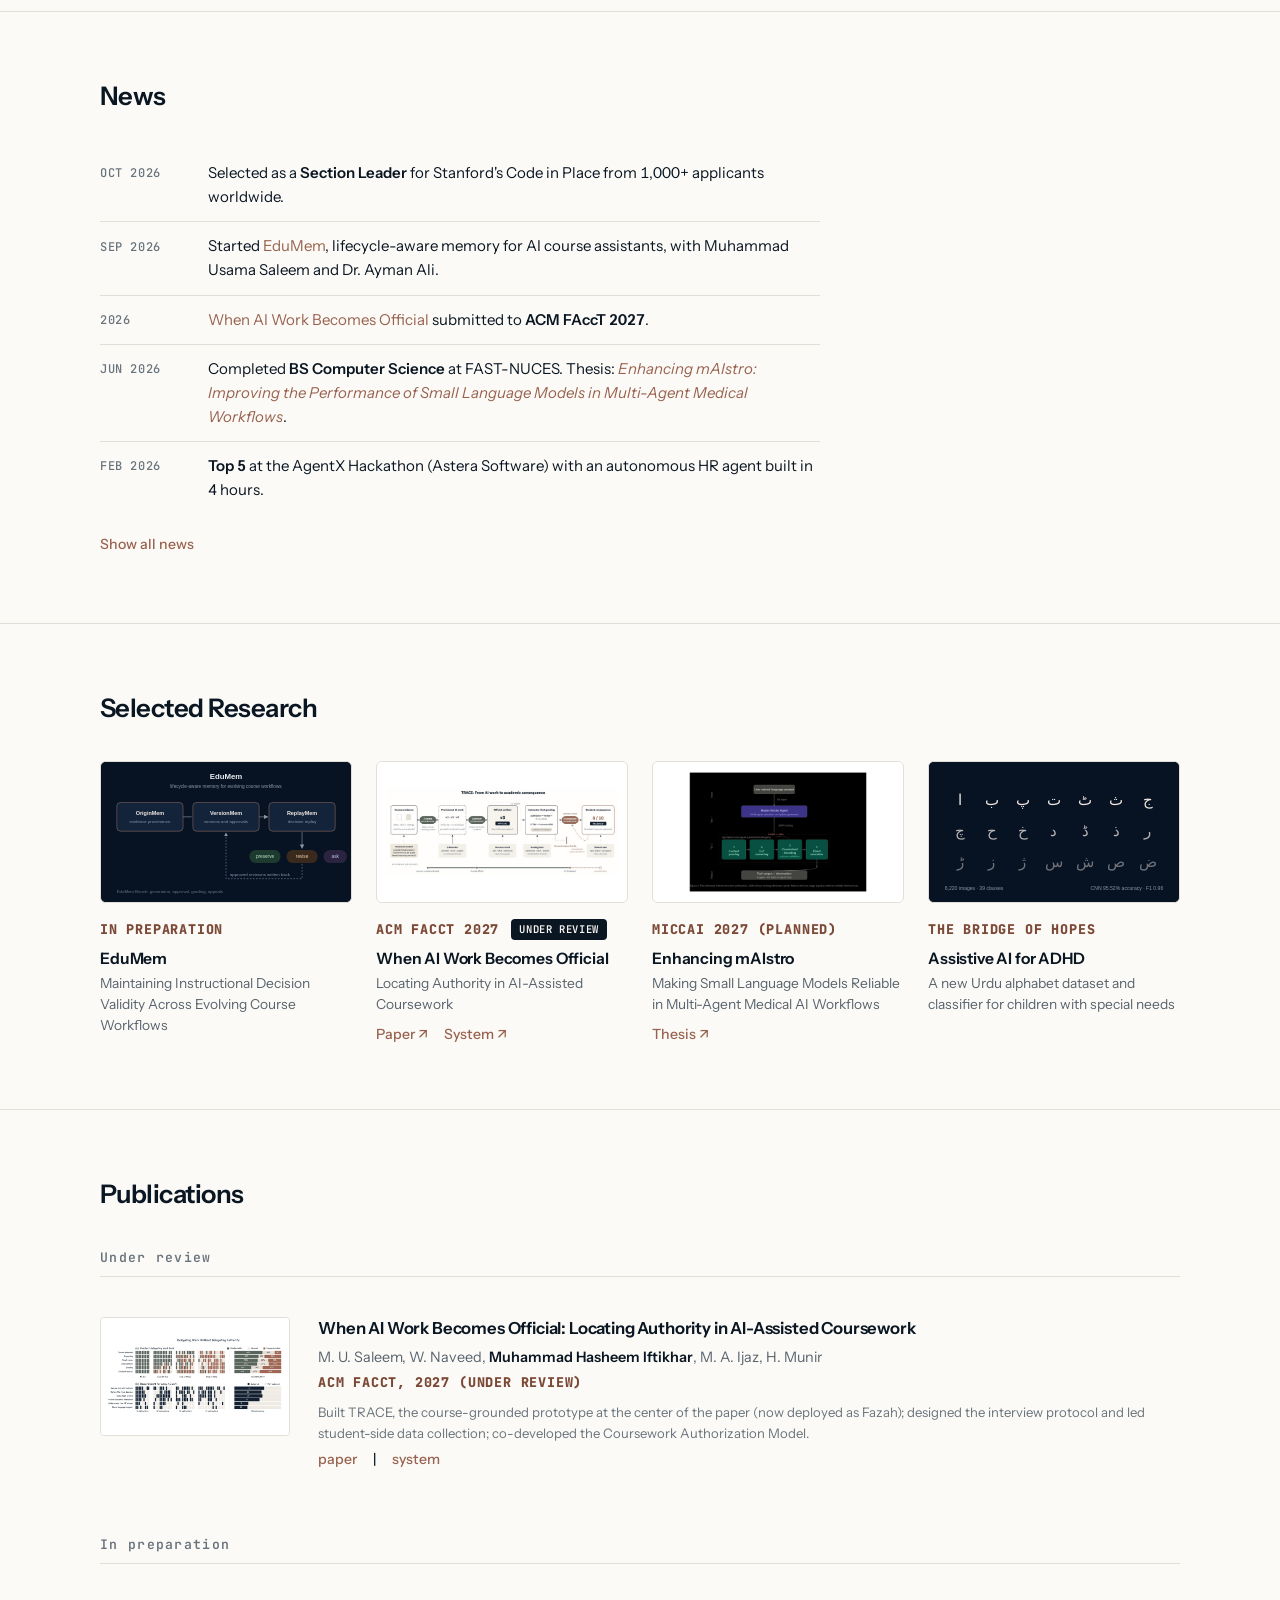
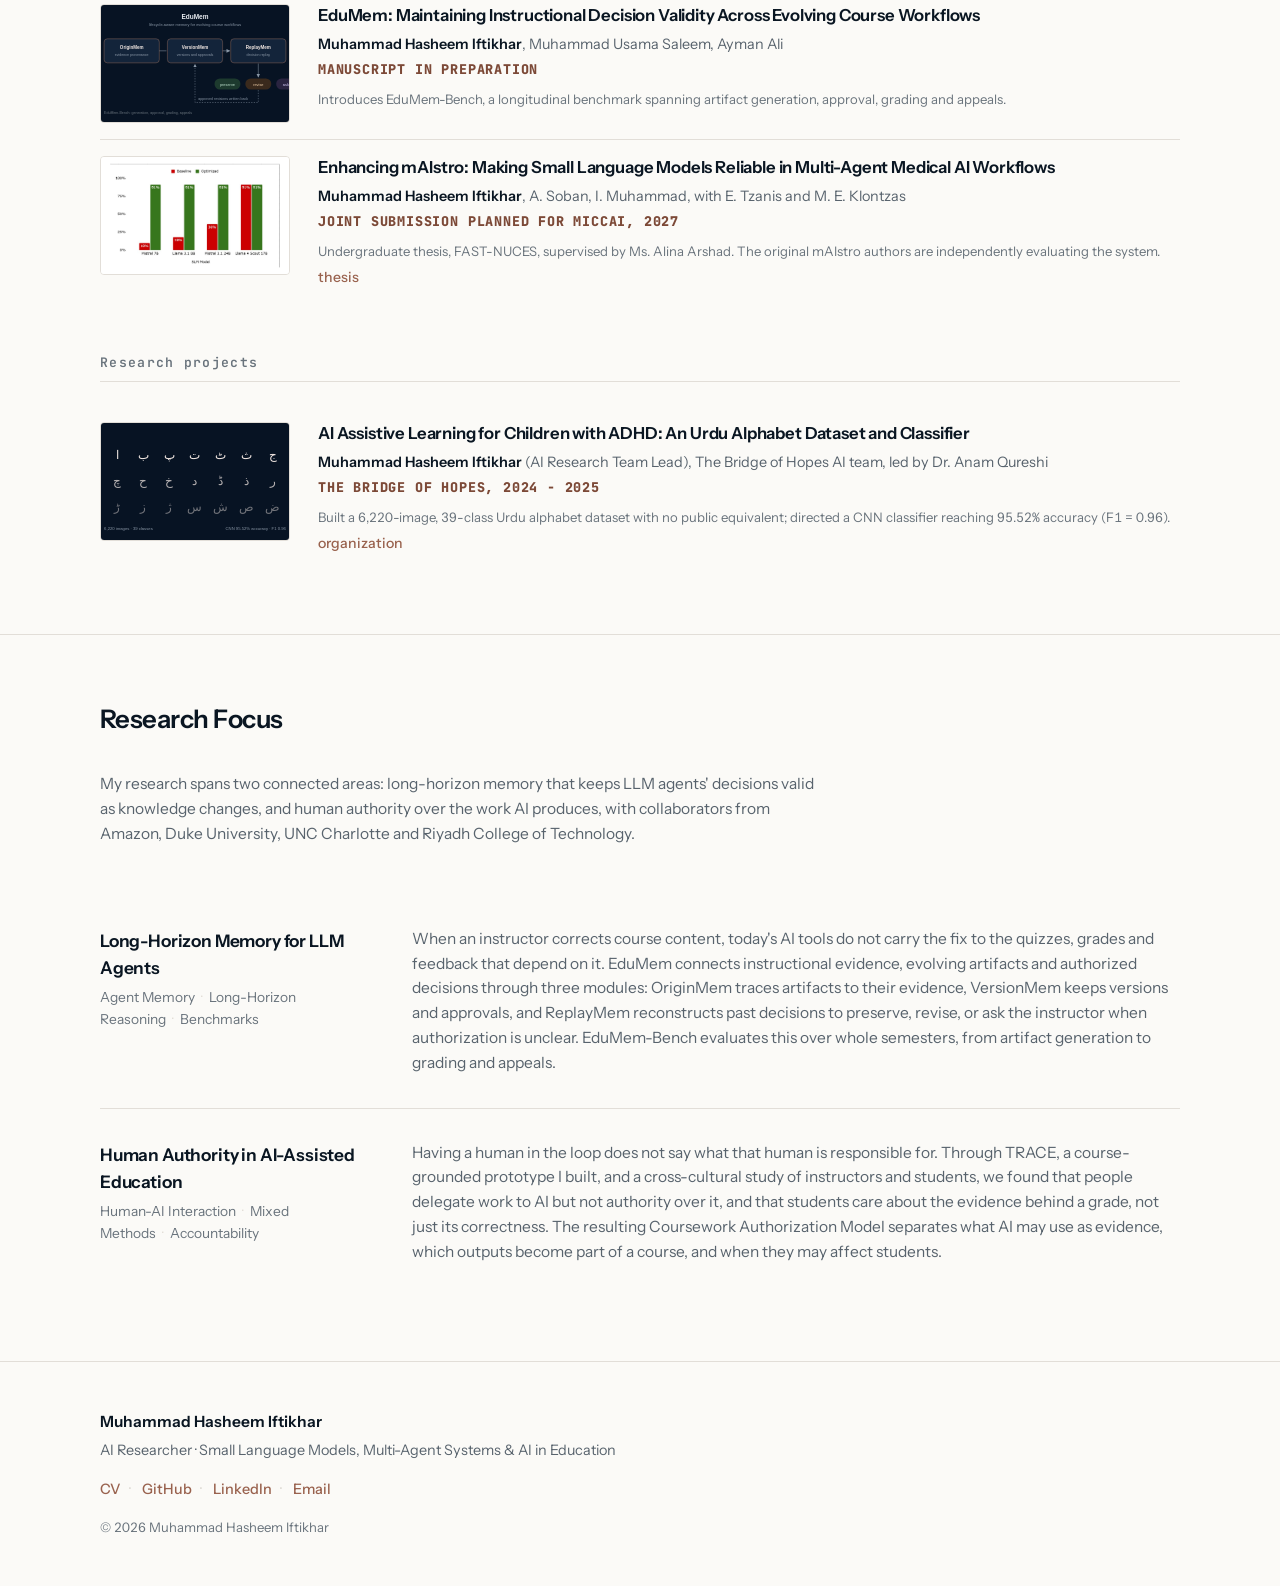
==== commit 8edd27b1: "Lead with long-horizon memory, then human authority; focus trimmed to two areas Co-Authored-By: Clau" ====
--- a/index.html
+++ b/index.html
@@ -244,15 +244,14 @@
       <div class="section-head"><h2>Selected Research</h2></div>
       <div class="research-grid">
       <article class="research-item">
-        <a class="research-media" href="#maistro" aria-hidden="true" tabindex="-1">
-          <img src="research/maistro-architecture.jpg" alt="Enhanced mAIstro two-tier architecture: a Master Router Agent delegating to optimized small-model sub-agents" loading="lazy" decoding="async">
+        <a class="research-media" href="#edumem" aria-hidden="true" tabindex="-1">
+          <img src="research/edumem.svg" alt="EduMem: OriginMem, VersionMem and ReplayMem modules" loading="lazy" decoding="async">
         </a>
         <div class="meta-row">
-          <span class="venue">MICCAI 2027 (planned)</span>
-        </div>
-        <h3><a href="#maistro">Enhancing mAIstro</a></h3>
-        <p class="research-sub">Making Small Language Models Reliable in Multi-Agent Medical AI Workflows</p>
-        <div class="research-links"><a href="https://drive.google.com/file/d/1wcLWrnw91QlUTFHClfpXfCfMcas6EHG3/view?usp=sharing" target="_blank" rel="noopener">Thesis ↗</a></div>
+          <span class="venue">In preparation</span>
+        </div>
+        <h3><a href="#edumem">EduMem</a></h3>
+        <p class="research-sub">Maintaining Instructional Decision Validity Across Evolving Course Workflows</p>
       </article>
 
       <article class="research-item">
@@ -269,14 +268,15 @@
       </article>
 
       <article class="research-item">
-        <a class="research-media" href="#edumem" aria-hidden="true" tabindex="-1">
-          <img src="research/edumem.svg" alt="EduMem: OriginMem, VersionMem and ReplayMem modules" loading="lazy" decoding="async">
+        <a class="research-media" href="#maistro" aria-hidden="true" tabindex="-1">
+          <img src="research/maistro-architecture.jpg" alt="Enhanced mAIstro two-tier architecture: a Master Router Agent delegating to optimized small-model sub-agents" loading="lazy" decoding="async">
         </a>
         <div class="meta-row">
-          <span class="venue">In preparation</span>
-        </div>
-        <h3><a href="#edumem">EduMem</a></h3>
-        <p class="research-sub">Maintaining Instructional Decision Validity Across Evolving Course Workflows</p>
+          <span class="venue">MICCAI 2027 (planned)</span>
+        </div>
+        <h3><a href="#maistro">Enhancing mAIstro</a></h3>
+        <p class="research-sub">Making Small Language Models Reliable in Multi-Agent Medical AI Workflows</p>
+        <div class="research-links"><a href="https://drive.google.com/file/d/1wcLWrnw91QlUTFHClfpXfCfMcas6EHG3/view?usp=sharing" target="_blank" rel="noopener">Thesis ↗</a></div>
       </article>
 
       <article class="research-item">
@@ -321,6 +321,22 @@
 
       <h3 class="pub-year">In preparation</h3>
 
+      <div class="pub-entry" id="edumem">
+        <div class="pub-media">
+          <img src="research/edumem.svg" alt="EduMem framework" loading="lazy" decoding="async">
+        </div>
+        <div class="pub-info">
+          <span class="pub-title">
+            EduMem: Maintaining Instructional Decision Validity Across Evolving Course Workflows
+          </span>
+          <div class="pub-authors">
+            <span class="me">Muhammad Hasheem Iftikhar</span>, Muhammad Usama Saleem, Ayman Ali
+          </div>
+          <div class="pub-venue"><span class="pub-venue-chip">Manuscript in preparation</span></div>
+          <div class="pub-note">Introduces EduMem-Bench, a longitudinal benchmark spanning artifact generation, approval, grading and appeals.</div>
+        </div>
+      </div>
+
       <div class="pub-entry" id="maistro">
         <div class="pub-media">
           <img src="research/maistro-results.jpg" alt="Task success, baseline versus optimized, for Mistral 7B, Llama 3.1 8B, Mistral 3.1 24B and Llama 4 Scout 17B" loading="lazy" decoding="async">
@@ -337,22 +353,6 @@
           <div class="pub-links">
             <a href="https://drive.google.com/file/d/1wcLWrnw91QlUTFHClfpXfCfMcas6EHG3/view?usp=sharing" target="_blank" rel="noopener">thesis</a>
           </div>
-        </div>
-      </div>
-
-      <div class="pub-entry" id="edumem">
-        <div class="pub-media">
-          <img src="research/edumem.svg" alt="EduMem framework" loading="lazy" decoding="async">
-        </div>
-        <div class="pub-info">
-          <span class="pub-title">
-            EduMem: Maintaining Instructional Decision Validity Across Evolving Course Workflows
-          </span>
-          <div class="pub-authors">
-            <span class="me">Muhammad Hasheem Iftikhar</span>, Muhammad Usama Saleem, Ayman Ali
-          </div>
-          <div class="pub-venue"><span class="pub-venue-chip">Manuscript in preparation</span></div>
-          <div class="pub-note">Introduces EduMem-Bench, a longitudinal benchmark spanning artifact generation, approval, grading and appeals.</div>
         </div>
       </div>
 
@@ -381,22 +381,22 @@
   <section id="focus">
     <div class="wrap">
       <div class="section-head"><h2>Research Focus</h2></div>
-      <p class="focus-lead">My research spans three areas: reliable small language models for agentic systems, human authority in
-        AI-assisted education, and memory that keeps AI decisions valid as knowledge changes, with collaborators from
-        Amazon, Duke University, UNC Charlotte and the original mAIstro team.</p>
+      <p class="focus-lead">My research spans two connected areas: long-horizon memory that keeps LLM agents' decisions valid as
+        knowledge changes, and human authority over the work AI produces, with collaborators from Amazon, Duke University,
+        UNC Charlotte and Riyadh College of Technology.</p>
 
       <div class="focus-list">
         <article class="focus-row">
           <div class="focus-head">
-            <h3>Reliable Small Models for Agentic Systems</h3>
-            <p class="focus-tags">Multi-Agent Orchestration<span class="sep">·</span>Constrained Decoding<span class="sep">·</span>Medical AI</p>
+            <h3>Long-Horizon Memory for LLM Agents</h3>
+            <p class="focus-tags">Agent Memory<span class="sep">·</span>Long-Horizon Reasoning<span class="sep">·</span>Benchmarks</p>
           </div>
           <p class="focus-desc">
-            Agentic systems built for frontier LLMs break when run on the small models that privacy-sensitive settings
-            can host themselves. In Enhancing mAIstro I traced these failures to context overflow, unstable reasoning,
-            malformed tool calls and fragile execution, and addressed each with a master router over specialized agents,
-            context pruning, enforced reasoning, schema-constrained decoding and agentic retrieval. I'm interested in which
-            parts of agent reliability come from model scale and which can be engineered back in.
+            When an instructor corrects course content, today's AI tools do not carry the fix to the quizzes, grades and
+            feedback that depend on it. EduMem connects instructional evidence, evolving artifacts and authorized decisions
+            through three modules: OriginMem traces artifacts to their evidence, VersionMem keeps versions and approvals,
+            and ReplayMem reconstructs past decisions to preserve, revise, or ask the instructor when authorization is
+            unclear. EduMem-Bench evaluates this over whole semesters, from artifact generation to grading and appeals.
           </p>
         </article>
 
@@ -411,20 +411,6 @@
             to AI but not authority over it, and that students care about the evidence behind a grade, not just its
             correctness. The resulting Coursework Authorization Model separates what AI may use as evidence, which outputs
             become part of a course, and when they may affect students.
-          </p>
-        </article>
-
-        <article class="focus-row">
-          <div class="focus-head">
-            <h3>Memory and Decision Validity for AI Agents</h3>
-            <p class="focus-tags">Agent Memory<span class="sep">·</span>Provenance<span class="sep">·</span>Benchmarks</p>
-          </div>
-          <p class="focus-desc">
-            When an instructor corrects course content, today's AI tools do not carry the fix to the quizzes, grades and
-            feedback that depend on it. EduMem connects instructional evidence, evolving artifacts and authorized decisions
-            through three modules: OriginMem traces artifacts to their evidence, VersionMem keeps versions and approvals,
-            and ReplayMem reconstructs past decisions to preserve, revise, or ask the instructor when authorization is
-            unclear. EduMem-Bench evaluates this over whole semesters, from artifact generation to grading and appeals.
           </p>
         </article>
       </div>
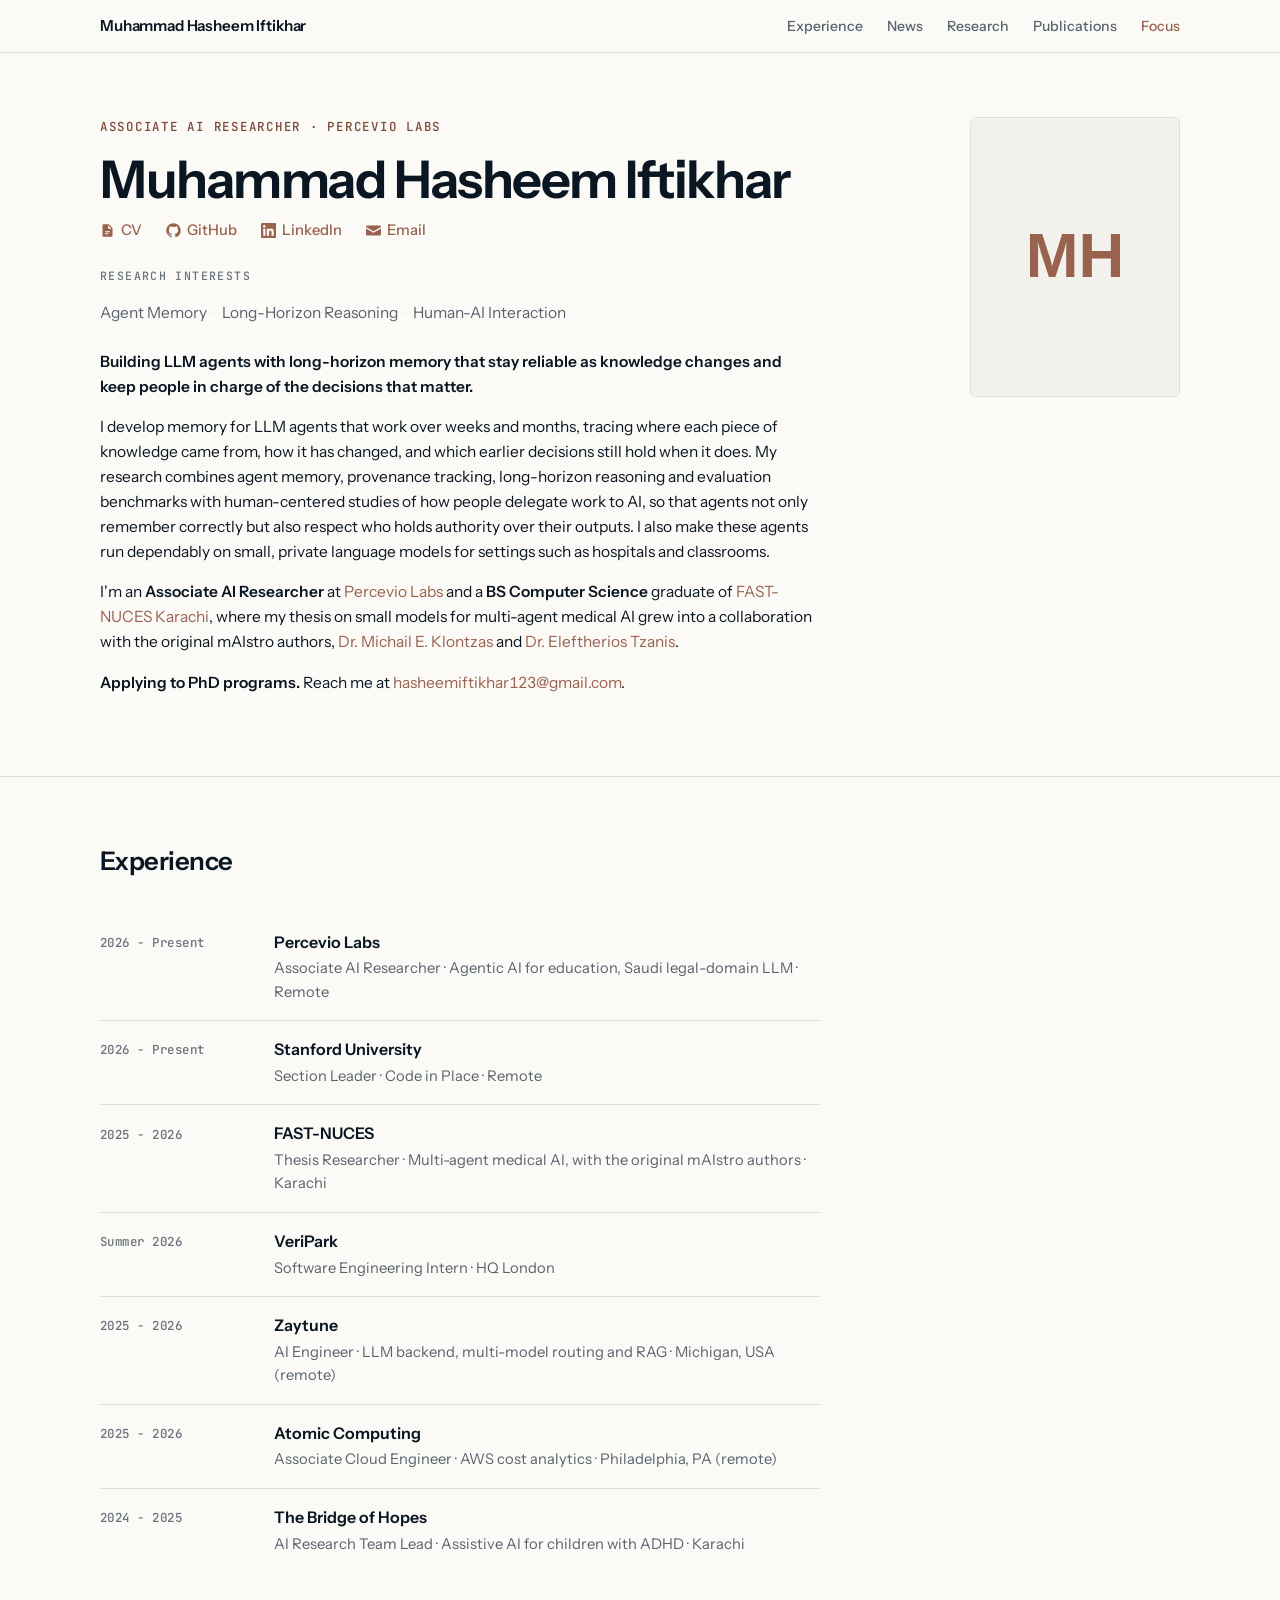
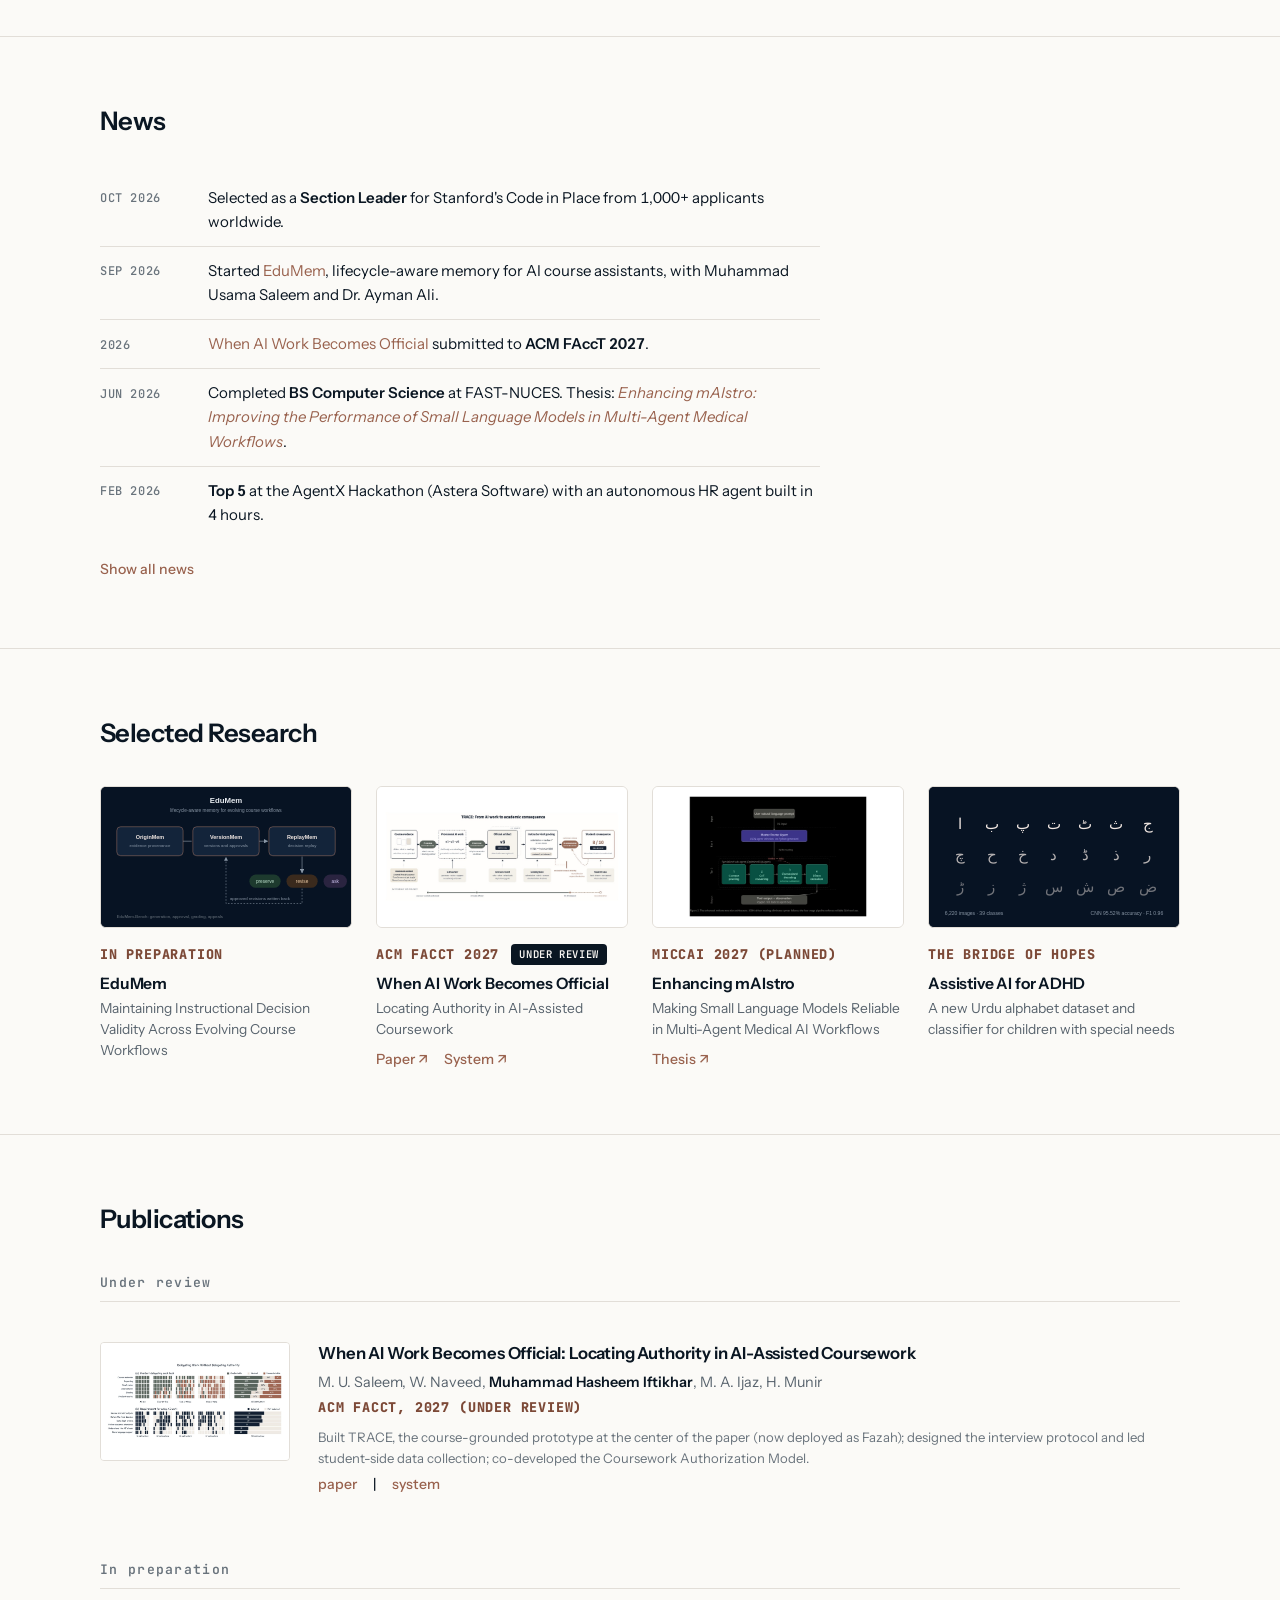
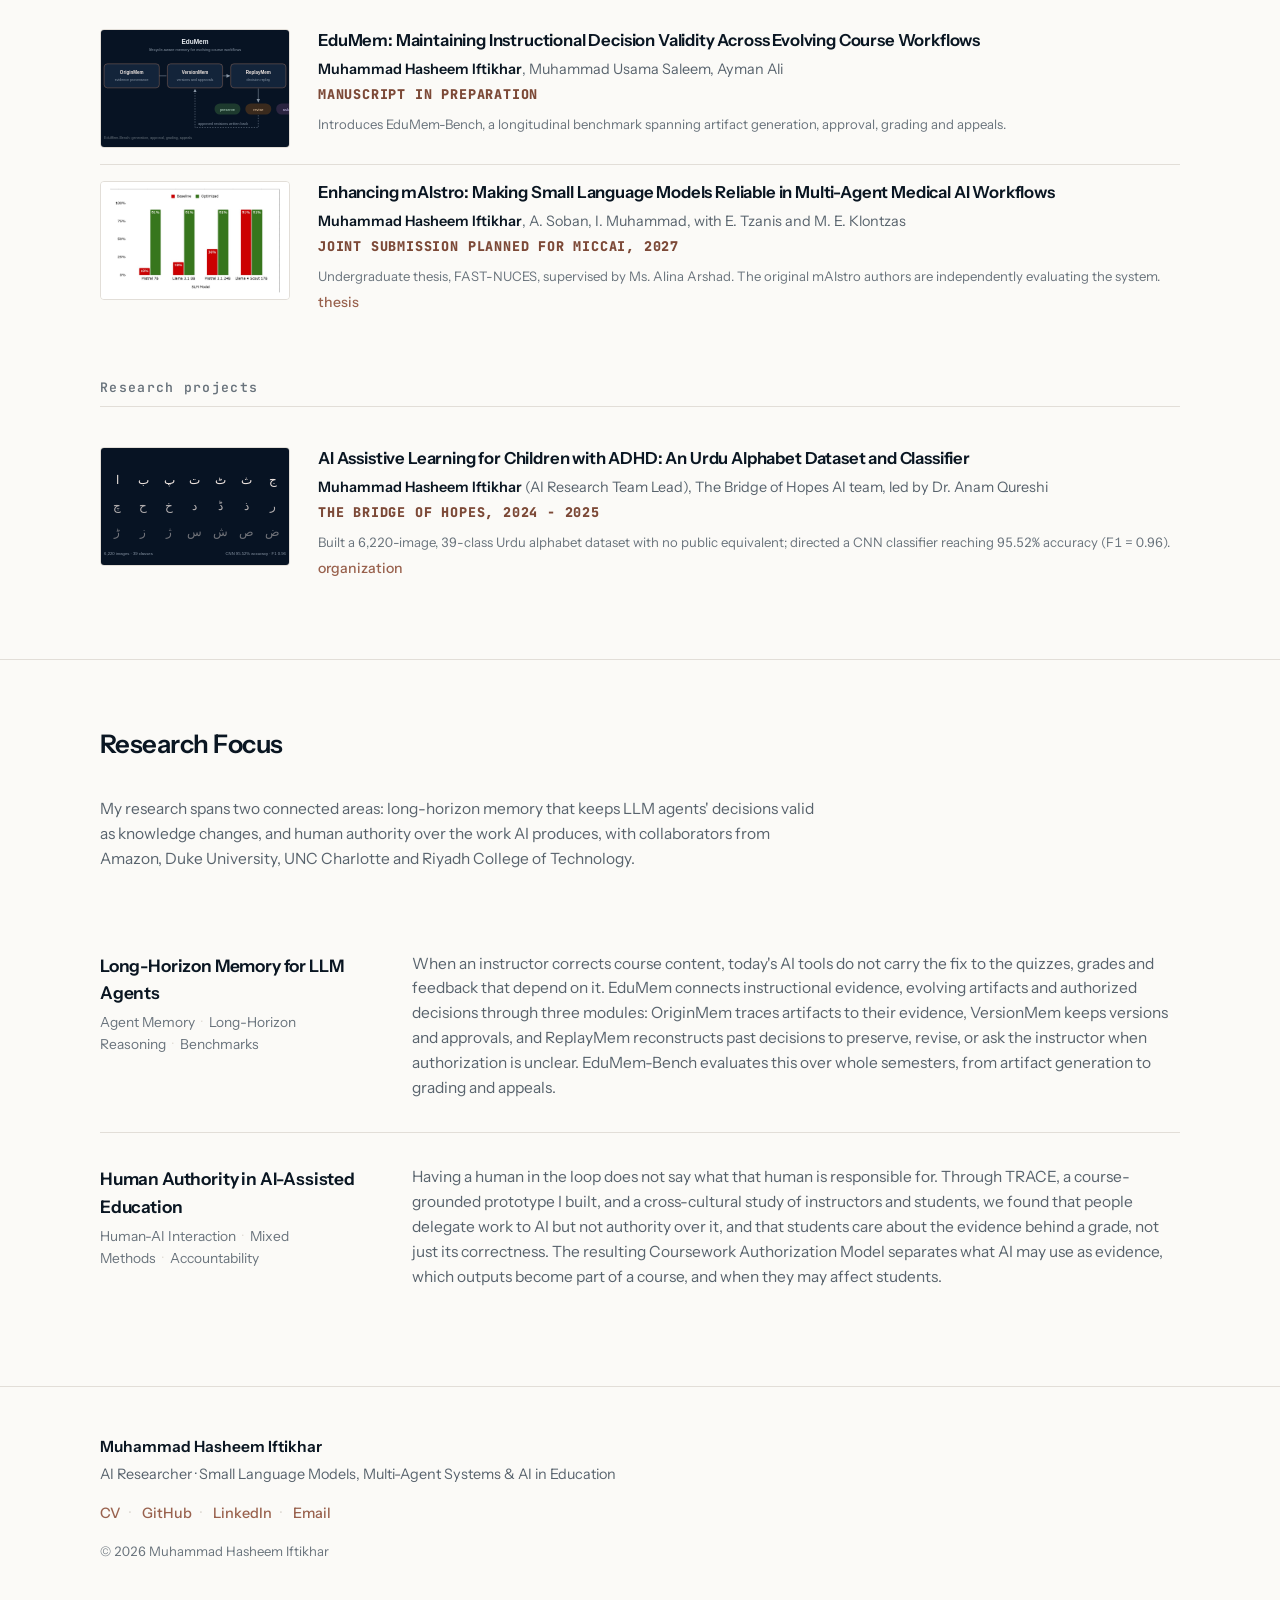
==== commit 525e7061: "Lead the header with long-horizon agent memory Co-Authored-By: Claude Opus 5.5 <noreply@anthropic.co" ====
--- a/index.html
+++ b/index.html
@@ -98,15 +98,16 @@
           </p>
           <div class="interests">
             <p class="interests-label">Research interests</p>
-            <p class="interests-line">Small Language Models<span class="sep">·</span>Multi-Agent Systems<span class="sep">·</span>Human-AI Interaction</p>
-          </div>
-          <p><strong>Building reliable AI agents on small, private language models that keep people in charge of the decisions that matter.</strong></p>
+            <p class="interests-line">Agent Memory<span class="sep">·</span>Long-Horizon Reasoning<span class="sep">·</span>Human-AI Interaction</p>
+          </div>
+          <p><strong>Building LLM agents with long-horizon memory that stay reliable as knowledge changes and keep people in charge of the decisions that matter.</strong></p>
           <p>
-            I develop multi-agent AI systems that make small, locally run language models dependable enough for
-            privacy-sensitive settings such as hospitals and classrooms. My research combines multi-agent orchestration,
-            constrained decoding, retrieval-augmented reasoning and agent memory with human-centered studies of how people
-            delegate work to AI, so that agents not only complete tasks reliably but also respect who holds authority over
-            their outputs.
+            I develop memory for LLM agents that work over weeks and months, tracing where each piece of knowledge came
+            from, how it has changed, and which earlier decisions still hold when it does. My research combines agent
+            memory, provenance tracking, long-horizon reasoning and evaluation benchmarks with human-centered studies of
+            how people delegate work to AI, so that agents not only remember correctly but also respect who holds
+            authority over their outputs. I also make these agents run dependably on small, private language models
+            for settings such as hospitals and classrooms.
           </p>
           <p>
             I'm an <strong>Associate AI Researcher</strong> at
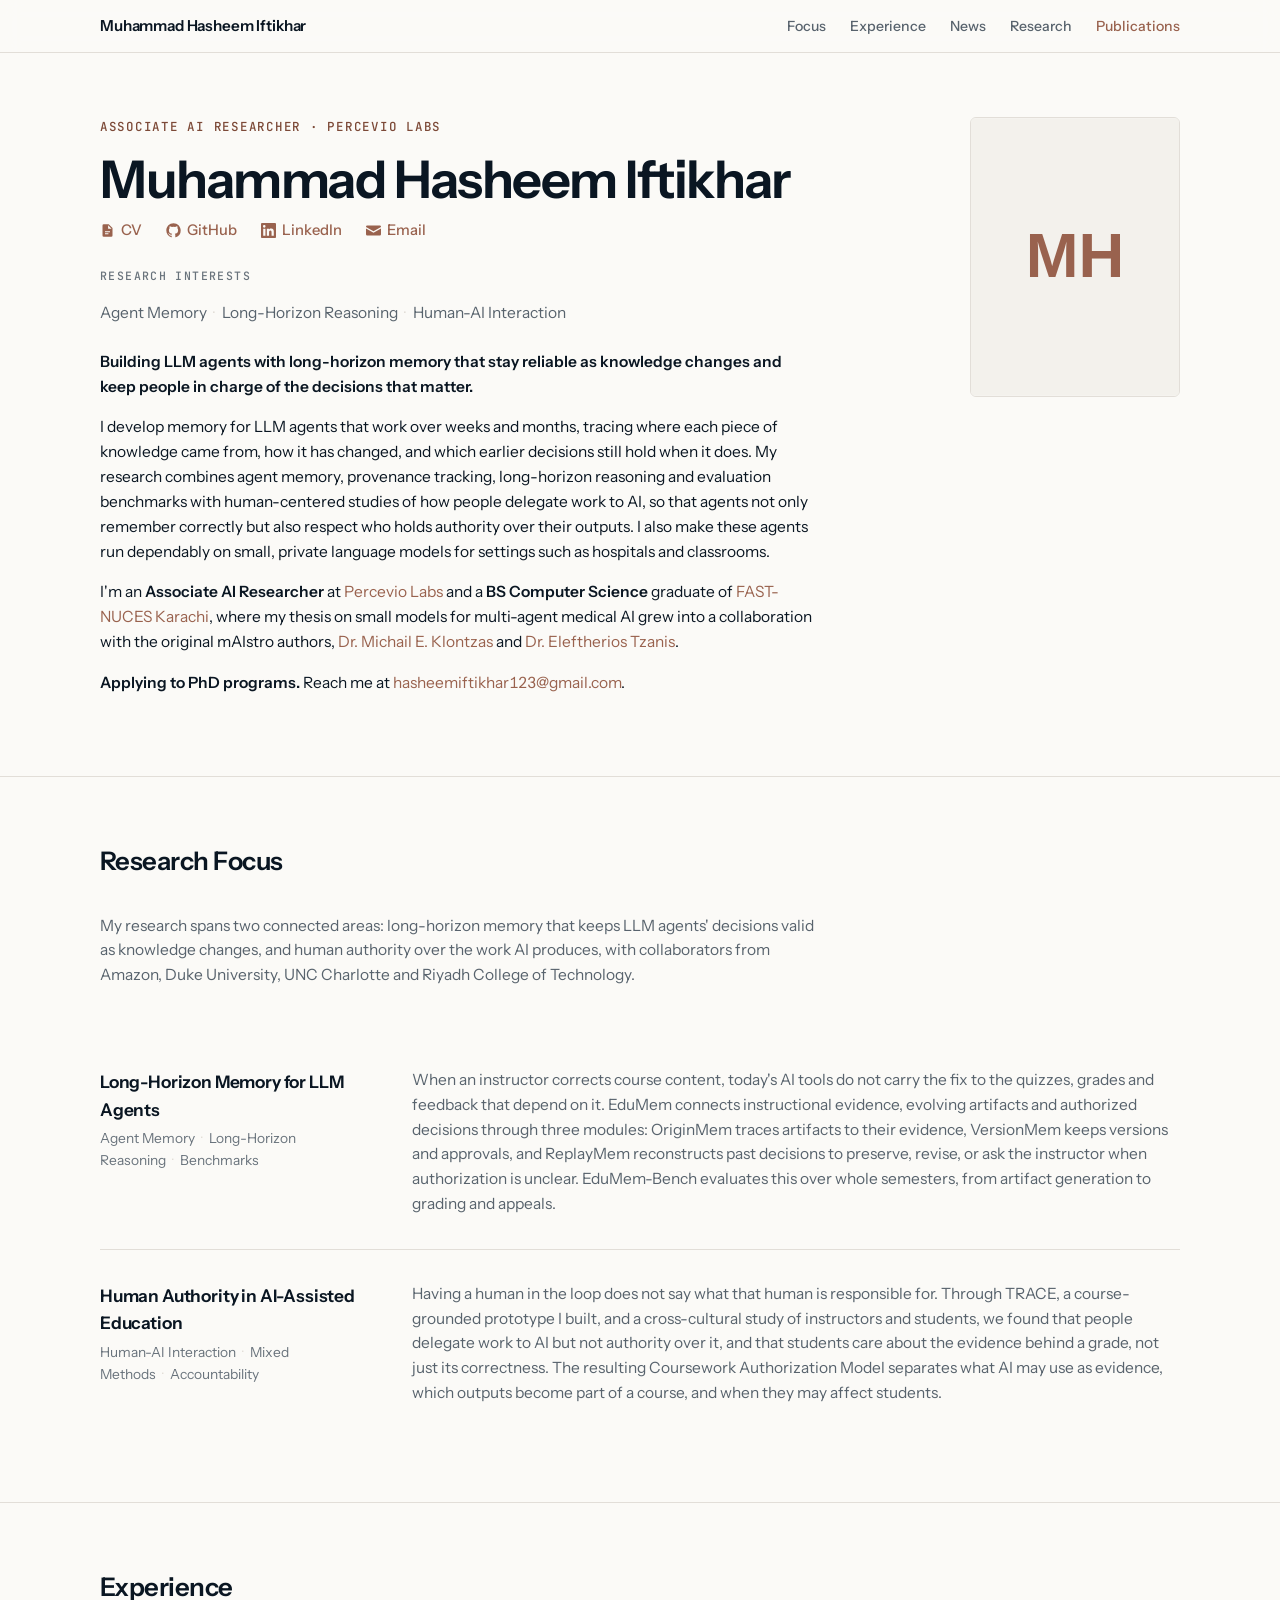
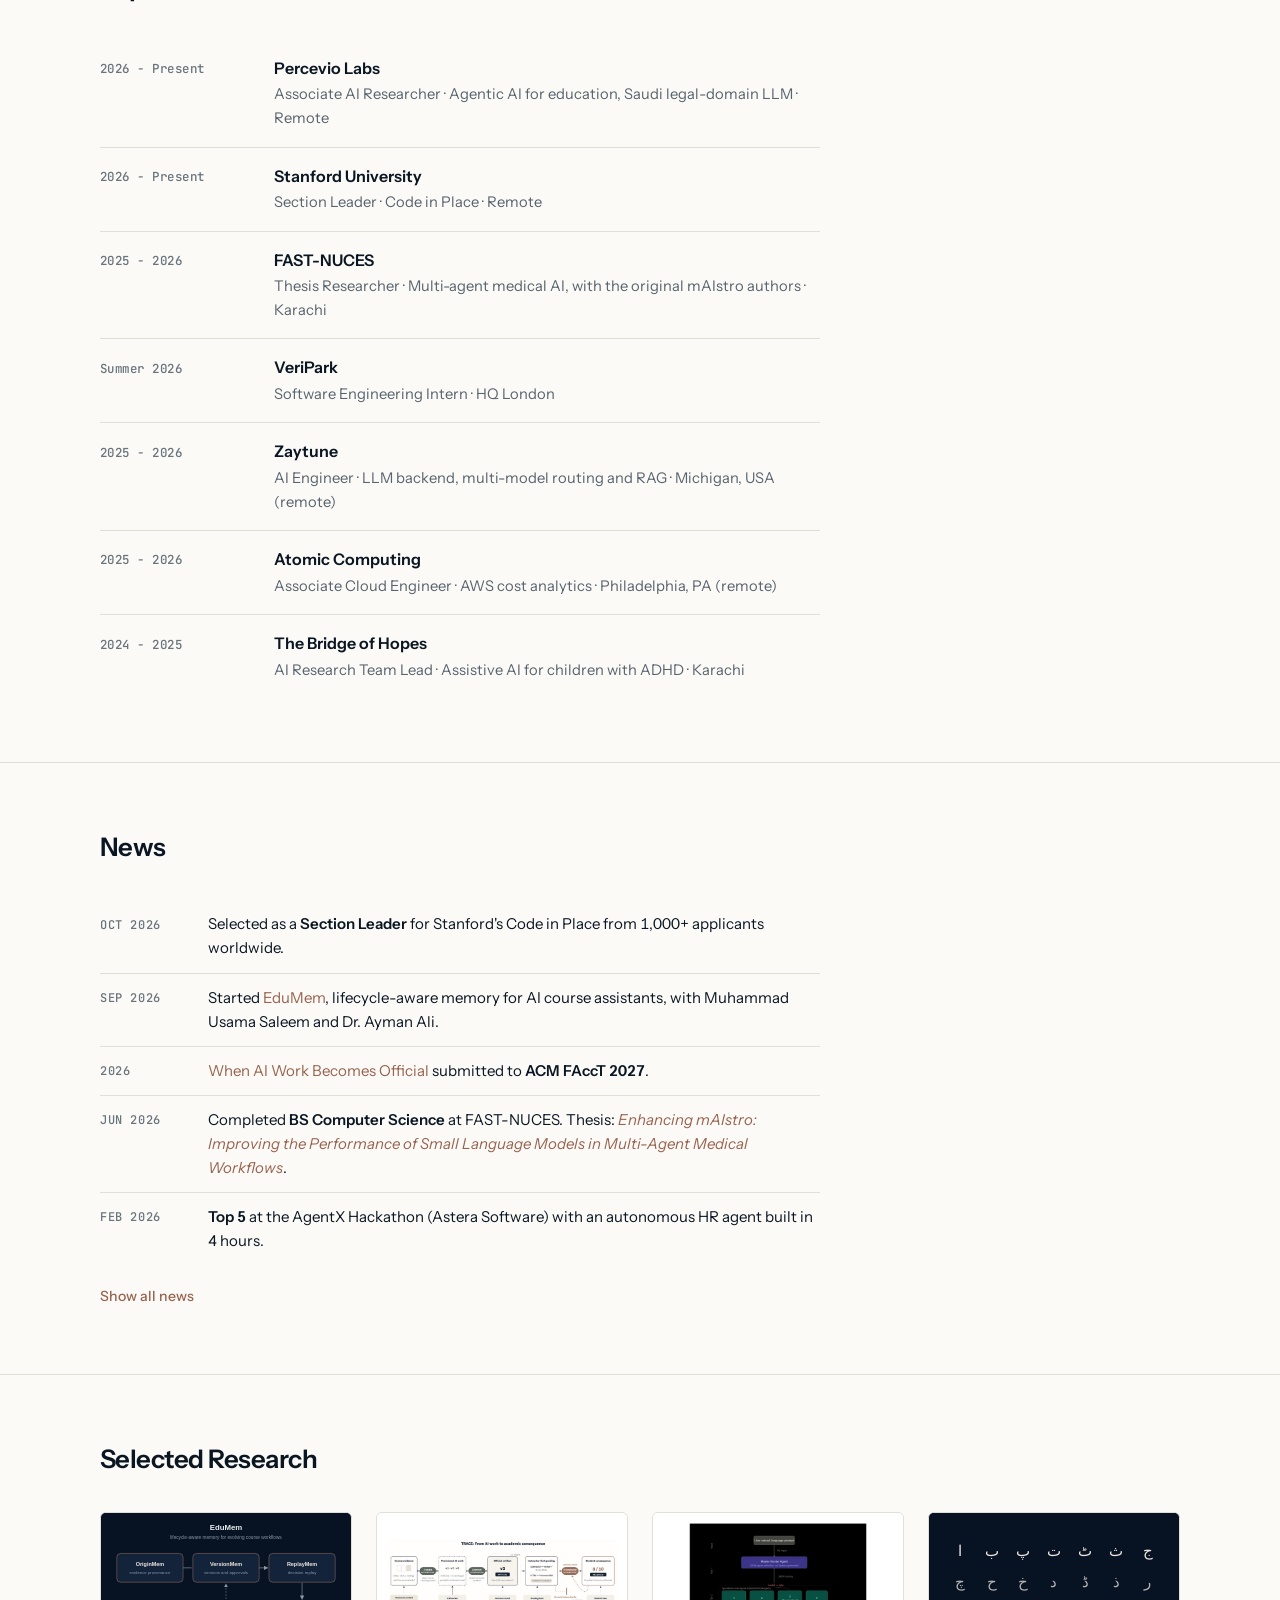
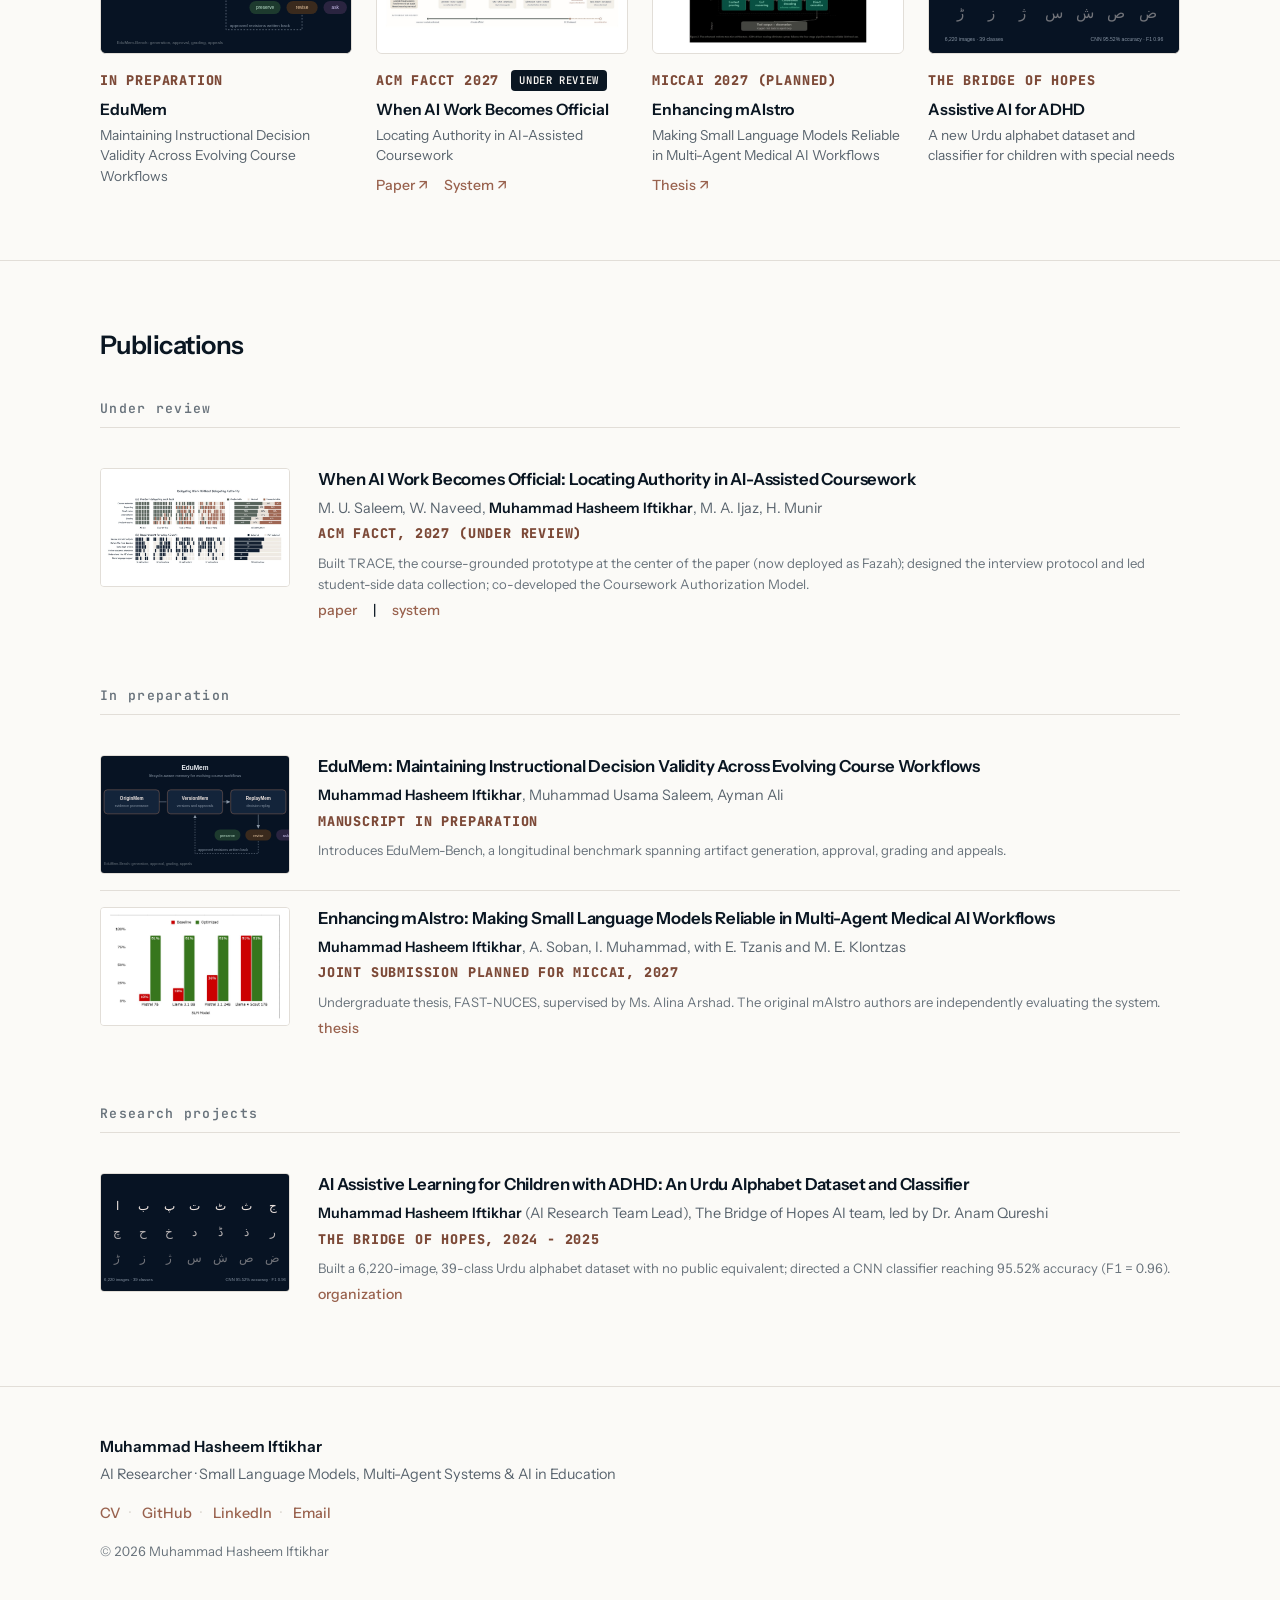
==== commit ffe772e5: "Move Research Focus to the top, right after the header Co-Authored-By: Claude Opus 5.5 <noreply@anth" ====
--- a/index.html
+++ b/index.html
@@ -73,11 +73,11 @@
         <span></span>
       </button>
       <ul class="nav-links" id="site-menu">
+        <li><a href="#focus">Focus</a></li>
         <li><a href="#experience">Experience</a></li>
         <li><a href="#news">News</a></li>
         <li><a href="#research">Research</a></li>
         <li><a href="#publications">Publications</a></li>
-        <li><a href="#focus">Focus</a></li>
       </ul>
     </nav>
   </header>
@@ -130,6 +130,45 @@
     </div>
   </section>
 
+  <section id="focus">
+    <div class="wrap">
+      <div class="section-head"><h2>Research Focus</h2></div>
+      <p class="focus-lead">My research spans two connected areas: long-horizon memory that keeps LLM agents' decisions valid as
+        knowledge changes, and human authority over the work AI produces, with collaborators from Amazon, Duke University,
+        UNC Charlotte and Riyadh College of Technology.</p>
+
+      <div class="focus-list">
+        <article class="focus-row">
+          <div class="focus-head">
+            <h3>Long-Horizon Memory for LLM Agents</h3>
+            <p class="focus-tags">Agent Memory<span class="sep">·</span>Long-Horizon Reasoning<span class="sep">·</span>Benchmarks</p>
+          </div>
+          <p class="focus-desc">
+            When an instructor corrects course content, today's AI tools do not carry the fix to the quizzes, grades and
+            feedback that depend on it. EduMem connects instructional evidence, evolving artifacts and authorized decisions
+            through three modules: OriginMem traces artifacts to their evidence, VersionMem keeps versions and approvals,
+            and ReplayMem reconstructs past decisions to preserve, revise, or ask the instructor when authorization is
+            unclear. EduMem-Bench evaluates this over whole semesters, from artifact generation to grading and appeals.
+          </p>
+        </article>
+
+        <article class="focus-row">
+          <div class="focus-head">
+            <h3>Human Authority in AI-Assisted Education</h3>
+            <p class="focus-tags">Human-AI Interaction<span class="sep">·</span>Mixed Methods<span class="sep">·</span>Accountability</p>
+          </div>
+          <p class="focus-desc">
+            Having a human in the loop does not say what that human is responsible for. Through TRACE, a course-grounded
+            prototype I built, and a cross-cultural study of instructors and students, we found that people delegate work
+            to AI but not authority over it, and that students care about the evidence behind a grade, not just its
+            correctness. The resulting Coursework Authorization Model separates what AI may use as evidence, which outputs
+            become part of a course, and when they may affect students.
+          </p>
+        </article>
+      </div>
+    </div>
+  </section>
+
   <section id="experience">
     <div class="wrap">
       <div class="section-head"><h2>Experience</h2></div>
@@ -379,44 +418,6 @@
     </div>
   </section>
 
-  <section id="focus">
-    <div class="wrap">
-      <div class="section-head"><h2>Research Focus</h2></div>
-      <p class="focus-lead">My research spans two connected areas: long-horizon memory that keeps LLM agents' decisions valid as
-        knowledge changes, and human authority over the work AI produces, with collaborators from Amazon, Duke University,
-        UNC Charlotte and Riyadh College of Technology.</p>
-
-      <div class="focus-list">
-        <article class="focus-row">
-          <div class="focus-head">
-            <h3>Long-Horizon Memory for LLM Agents</h3>
-            <p class="focus-tags">Agent Memory<span class="sep">·</span>Long-Horizon Reasoning<span class="sep">·</span>Benchmarks</p>
-          </div>
-          <p class="focus-desc">
-            When an instructor corrects course content, today's AI tools do not carry the fix to the quizzes, grades and
-            feedback that depend on it. EduMem connects instructional evidence, evolving artifacts and authorized decisions
-            through three modules: OriginMem traces artifacts to their evidence, VersionMem keeps versions and approvals,
-            and ReplayMem reconstructs past decisions to preserve, revise, or ask the instructor when authorization is
-            unclear. EduMem-Bench evaluates this over whole semesters, from artifact generation to grading and appeals.
-          </p>
-        </article>
-
-        <article class="focus-row">
-          <div class="focus-head">
-            <h3>Human Authority in AI-Assisted Education</h3>
-            <p class="focus-tags">Human-AI Interaction<span class="sep">·</span>Mixed Methods<span class="sep">·</span>Accountability</p>
-          </div>
-          <p class="focus-desc">
-            Having a human in the loop does not say what that human is responsible for. Through TRACE, a course-grounded
-            prototype I built, and a cross-cultural study of instructors and students, we found that people delegate work
-            to AI but not authority over it, and that students care about the evidence behind a grade, not just its
-            correctness. The resulting Coursework Authorization Model separates what AI may use as evidence, which outputs
-            become part of a course, and when they may affect students.
-          </p>
-        </article>
-      </div>
-    </div>
-  </section>
 
   </main>
 
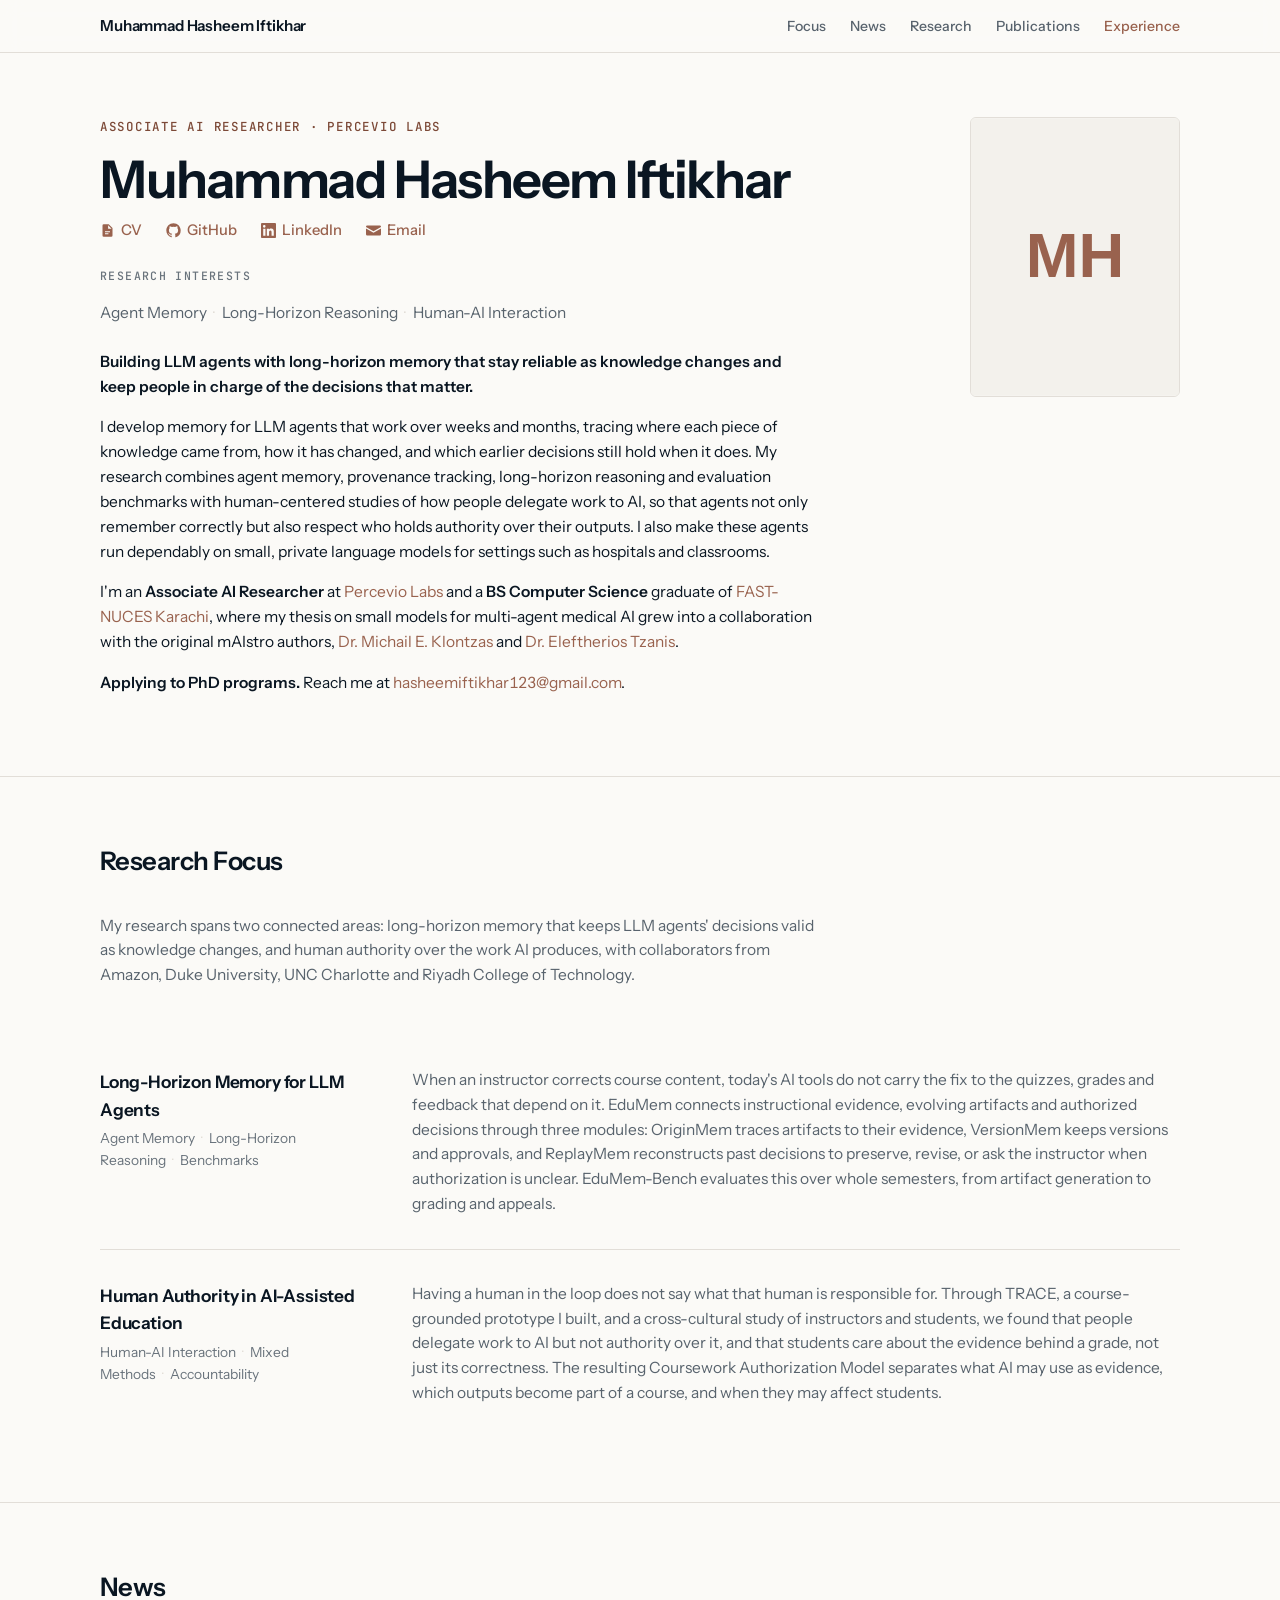
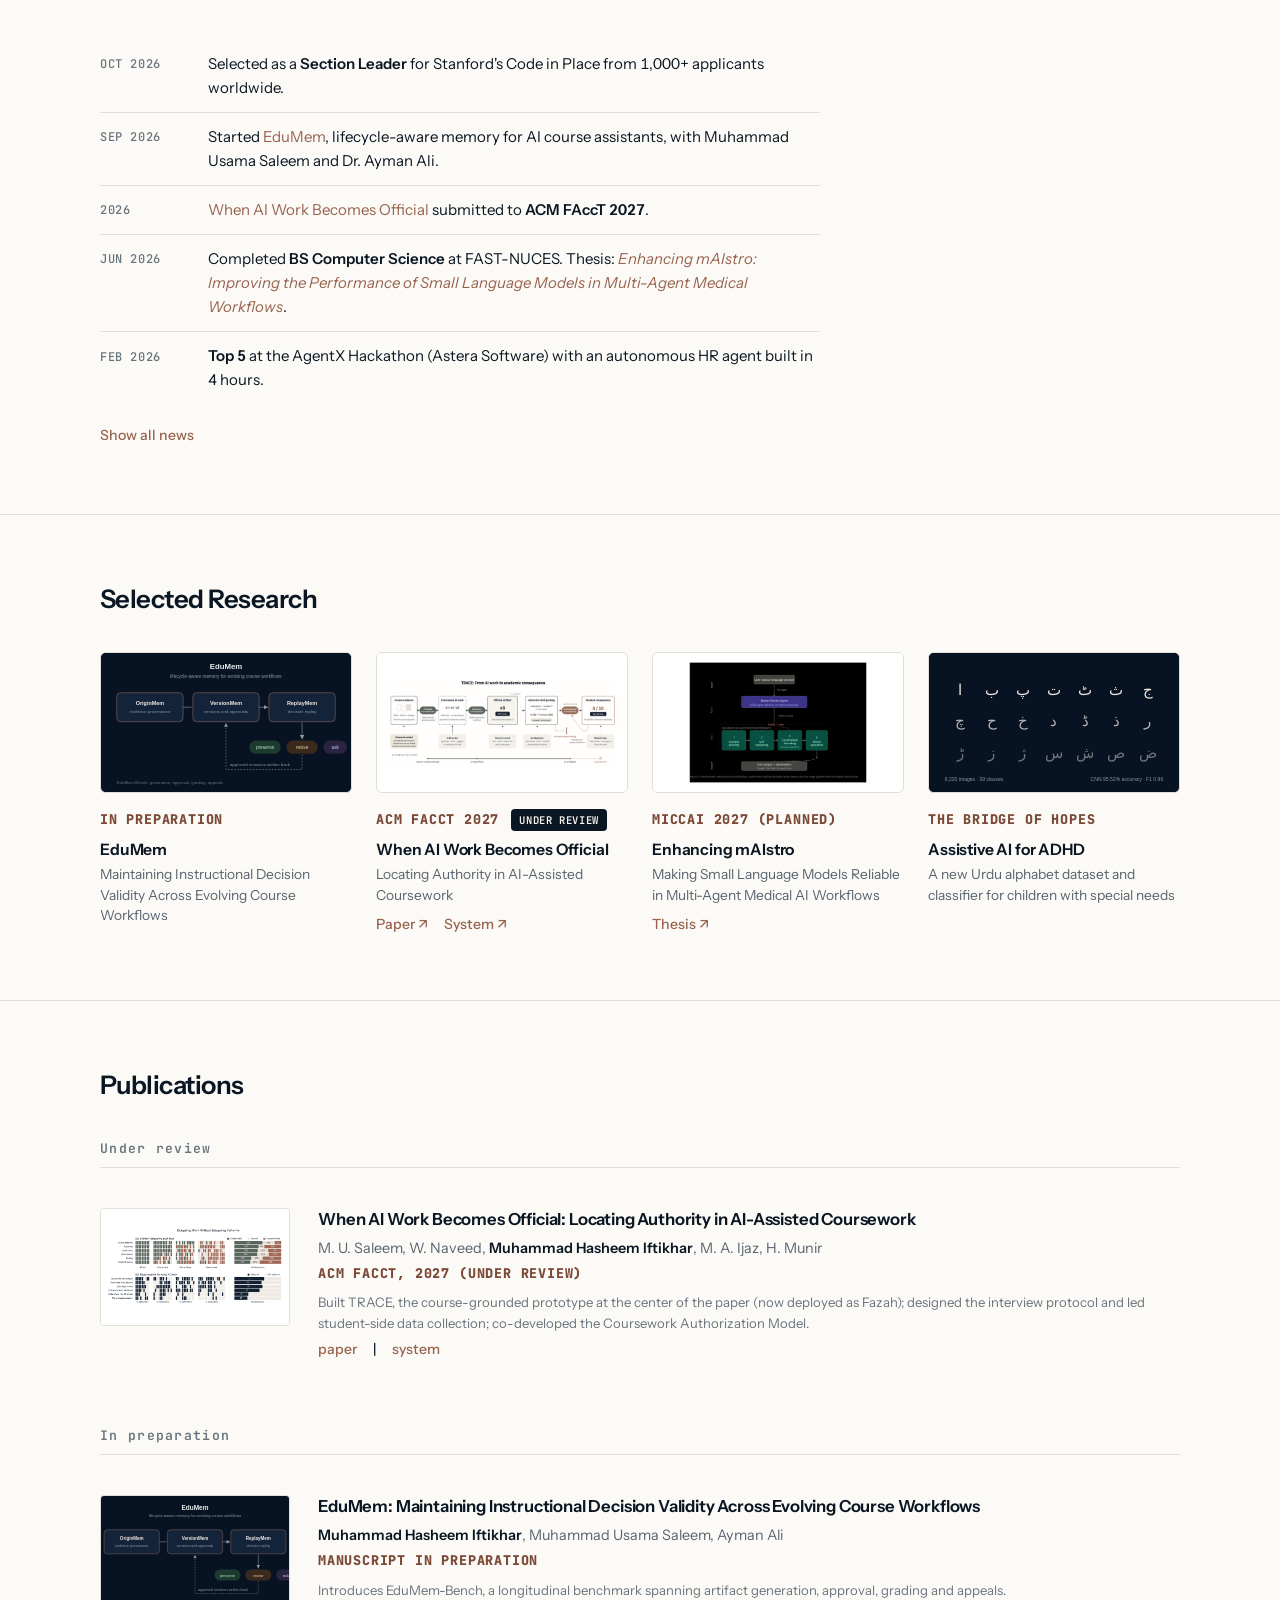
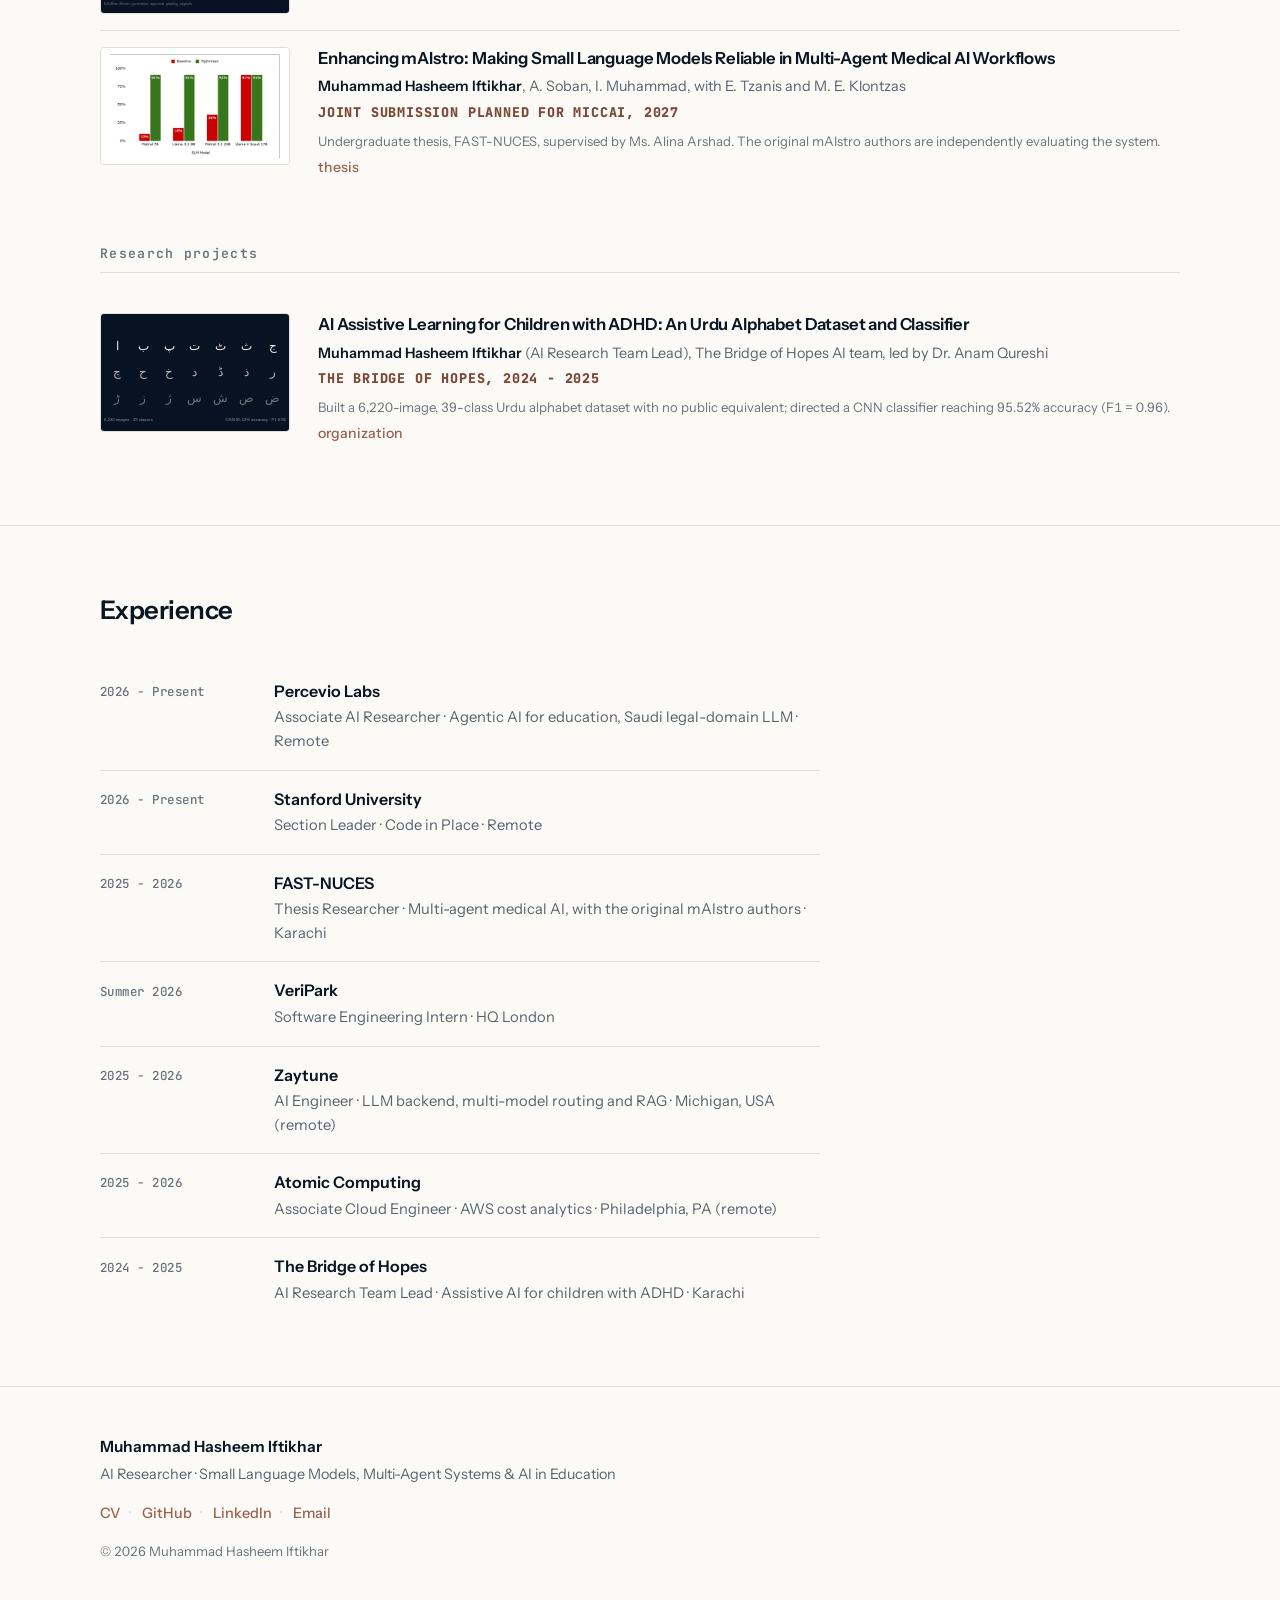
==== commit 4f82bdb6: "Move Experience to the end Co-Authored-By: Claude Opus 5.5 <noreply@anthropic.com>" ====
--- a/index.html
+++ b/index.html
@@ -74,10 +74,10 @@
       </button>
       <ul class="nav-links" id="site-menu">
         <li><a href="#focus">Focus</a></li>
-        <li><a href="#experience">Experience</a></li>
         <li><a href="#news">News</a></li>
         <li><a href="#research">Research</a></li>
         <li><a href="#publications">Publications</a></li>
+        <li><a href="#experience">Experience</a></li>
       </ul>
     </nav>
   </header>
@@ -169,62 +169,6 @@
     </div>
   </section>
 
-  <section id="experience">
-    <div class="wrap">
-      <div class="section-head"><h2>Experience</h2></div>
-      <div class="exp-list">
-        <div class="exp-row">
-          <div class="exp-dates">2026 - Present</div>
-          <div>
-            <div class="exp-org">Percevio Labs</div>
-            <div class="exp-role">Associate AI Researcher · Agentic AI for education, Saudi legal-domain LLM · Remote</div>
-          </div>
-        </div>
-        <div class="exp-row">
-          <div class="exp-dates">2026 - Present</div>
-          <div>
-            <div class="exp-org">Stanford University</div>
-            <div class="exp-role">Section Leader · Code in Place · Remote</div>
-          </div>
-        </div>
-        <div class="exp-row">
-          <div class="exp-dates">2025 - 2026</div>
-          <div>
-            <div class="exp-org">FAST-NUCES</div>
-            <div class="exp-role">Thesis Researcher · Multi-agent medical AI, with the original mAIstro authors · Karachi</div>
-          </div>
-        </div>
-        <div class="exp-row">
-          <div class="exp-dates">Summer 2026</div>
-          <div>
-            <div class="exp-org">VeriPark</div>
-            <div class="exp-role">Software Engineering Intern · HQ London</div>
-          </div>
-        </div>
-        <div class="exp-row">
-          <div class="exp-dates">2025 - 2026</div>
-          <div>
-            <div class="exp-org">Zaytune</div>
-            <div class="exp-role">AI Engineer · LLM backend, multi-model routing and RAG · Michigan, USA (remote)</div>
-          </div>
-        </div>
-        <div class="exp-row">
-          <div class="exp-dates">2025 - 2026</div>
-          <div>
-            <div class="exp-org">Atomic Computing</div>
-            <div class="exp-role">Associate Cloud Engineer · AWS cost analytics · Philadelphia, PA (remote)</div>
-          </div>
-        </div>
-        <div class="exp-row">
-          <div class="exp-dates">2024 - 2025</div>
-          <div>
-            <div class="exp-org">The Bridge of Hopes</div>
-            <div class="exp-role">AI Research Team Lead · Assistive AI for children with ADHD · Karachi</div>
-          </div>
-        </div>
-      </div>
-    </div>
-  </section>
 
   <section id="news">
     <div class="wrap">
@@ -419,6 +363,63 @@
   </section>
 
 
+  <section id="experience">
+    <div class="wrap">
+      <div class="section-head"><h2>Experience</h2></div>
+      <div class="exp-list">
+        <div class="exp-row">
+          <div class="exp-dates">2026 - Present</div>
+          <div>
+            <div class="exp-org">Percevio Labs</div>
+            <div class="exp-role">Associate AI Researcher · Agentic AI for education, Saudi legal-domain LLM · Remote</div>
+          </div>
+        </div>
+        <div class="exp-row">
+          <div class="exp-dates">2026 - Present</div>
+          <div>
+            <div class="exp-org">Stanford University</div>
+            <div class="exp-role">Section Leader · Code in Place · Remote</div>
+          </div>
+        </div>
+        <div class="exp-row">
+          <div class="exp-dates">2025 - 2026</div>
+          <div>
+            <div class="exp-org">FAST-NUCES</div>
+            <div class="exp-role">Thesis Researcher · Multi-agent medical AI, with the original mAIstro authors · Karachi</div>
+          </div>
+        </div>
+        <div class="exp-row">
+          <div class="exp-dates">Summer 2026</div>
+          <div>
+            <div class="exp-org">VeriPark</div>
+            <div class="exp-role">Software Engineering Intern · HQ London</div>
+          </div>
+        </div>
+        <div class="exp-row">
+          <div class="exp-dates">2025 - 2026</div>
+          <div>
+            <div class="exp-org">Zaytune</div>
+            <div class="exp-role">AI Engineer · LLM backend, multi-model routing and RAG · Michigan, USA (remote)</div>
+          </div>
+        </div>
+        <div class="exp-row">
+          <div class="exp-dates">2025 - 2026</div>
+          <div>
+            <div class="exp-org">Atomic Computing</div>
+            <div class="exp-role">Associate Cloud Engineer · AWS cost analytics · Philadelphia, PA (remote)</div>
+          </div>
+        </div>
+        <div class="exp-row">
+          <div class="exp-dates">2024 - 2025</div>
+          <div>
+            <div class="exp-org">The Bridge of Hopes</div>
+            <div class="exp-role">AI Research Team Lead · Assistive AI for children with ADHD · Karachi</div>
+          </div>
+        </div>
+      </div>
+    </div>
+  </section>
+
   </main>
 
   <footer class="site-footer">
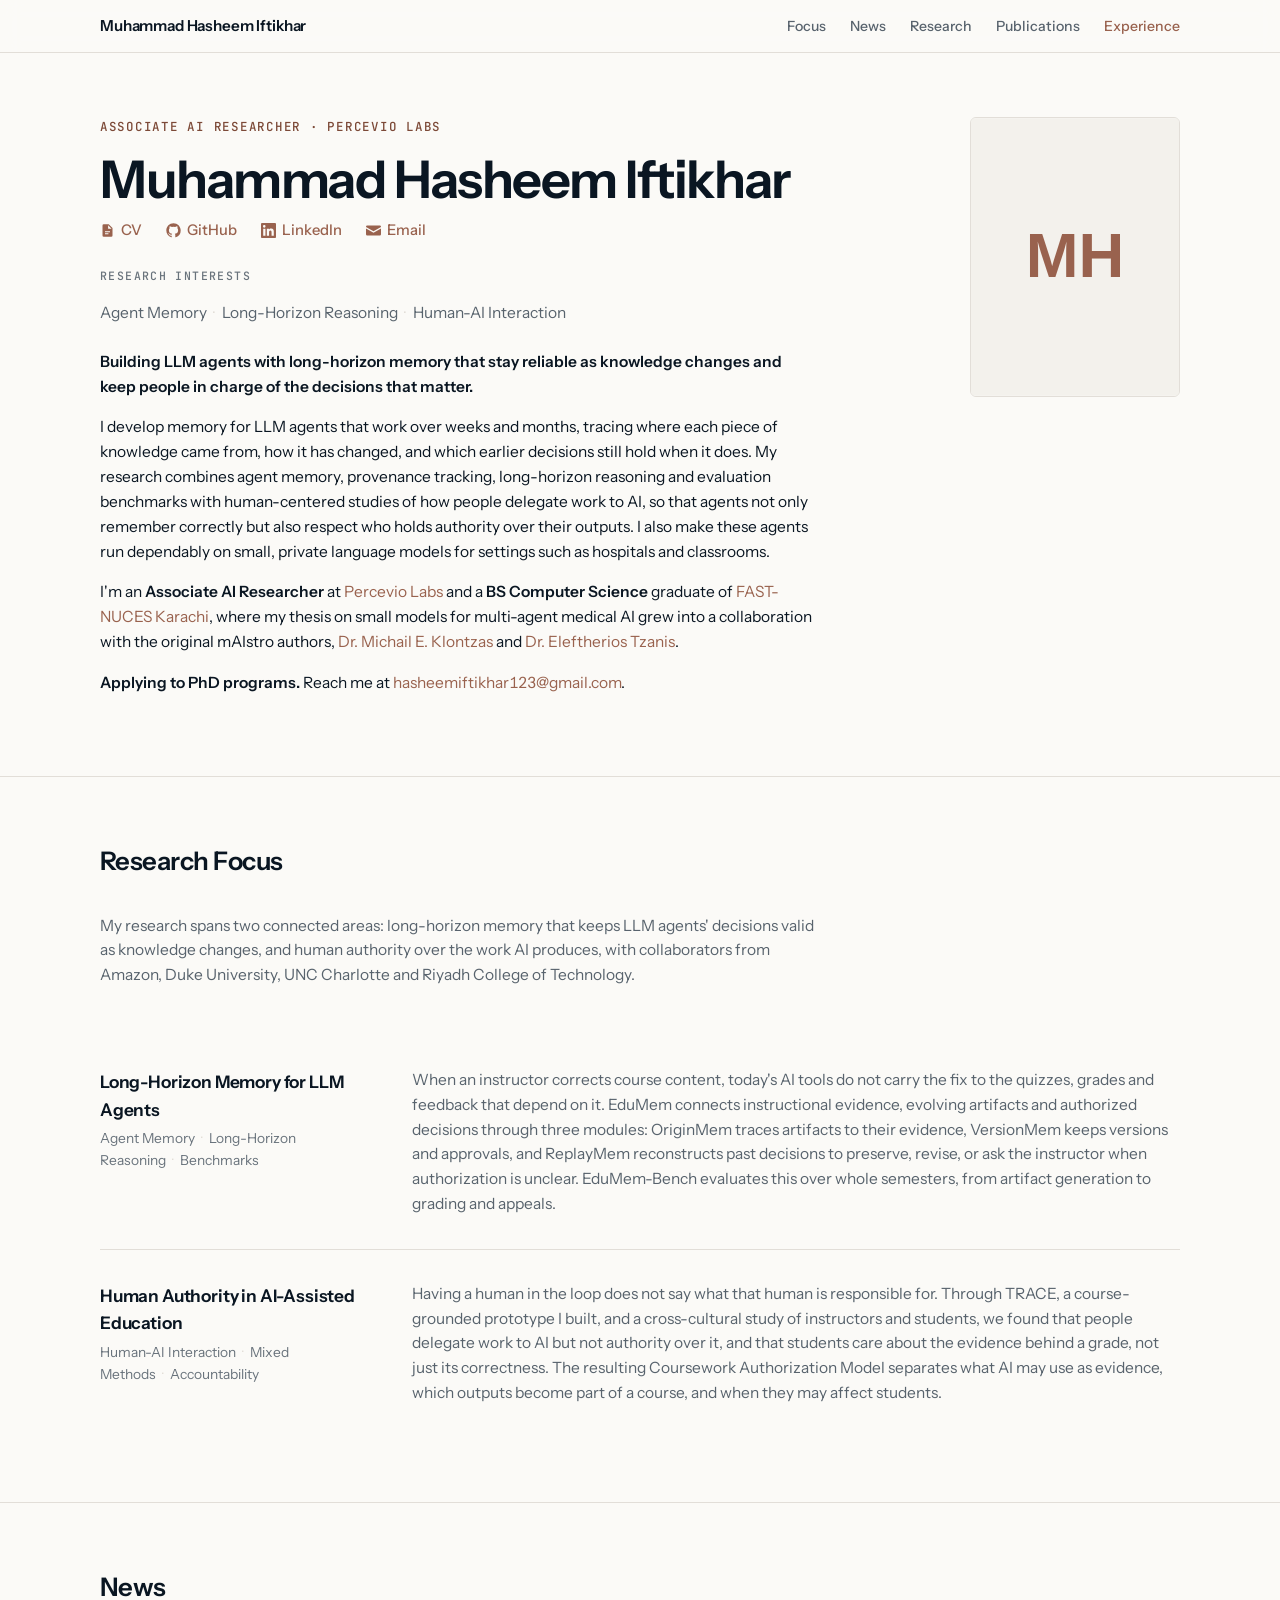
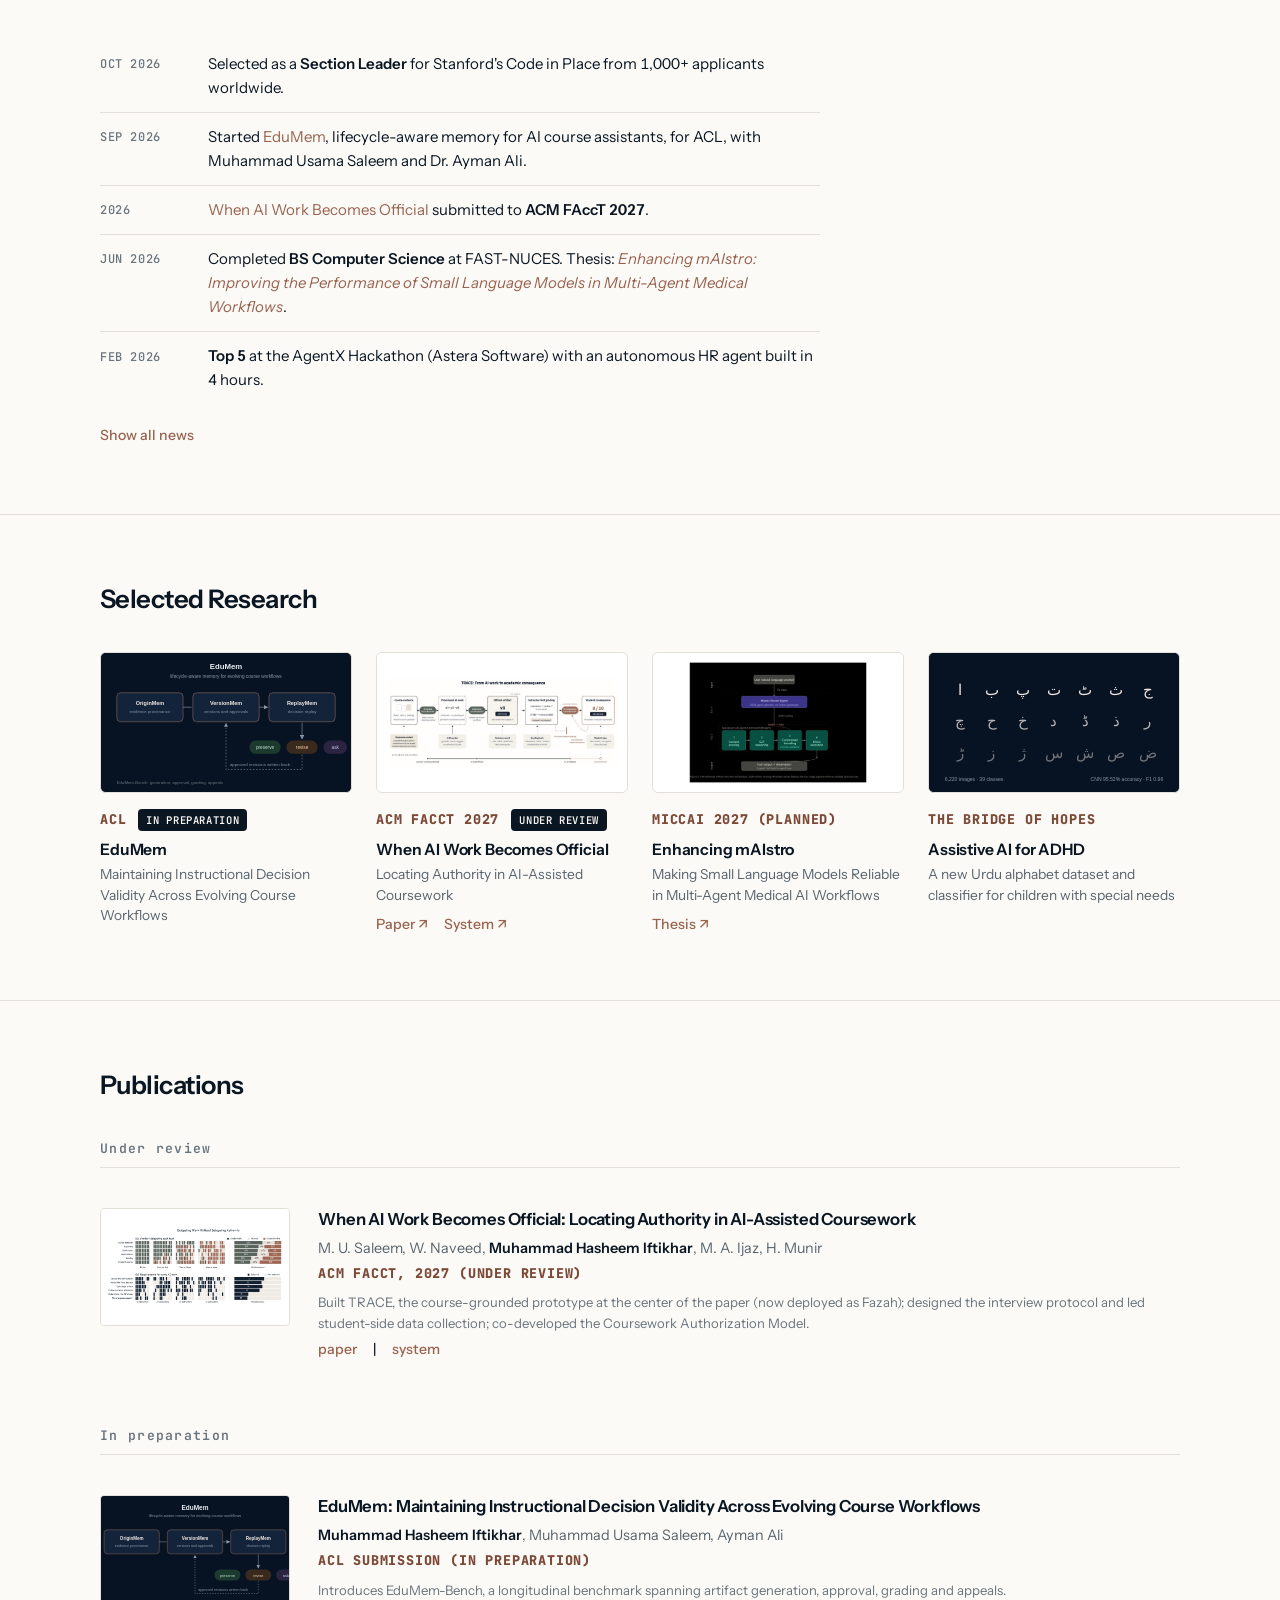
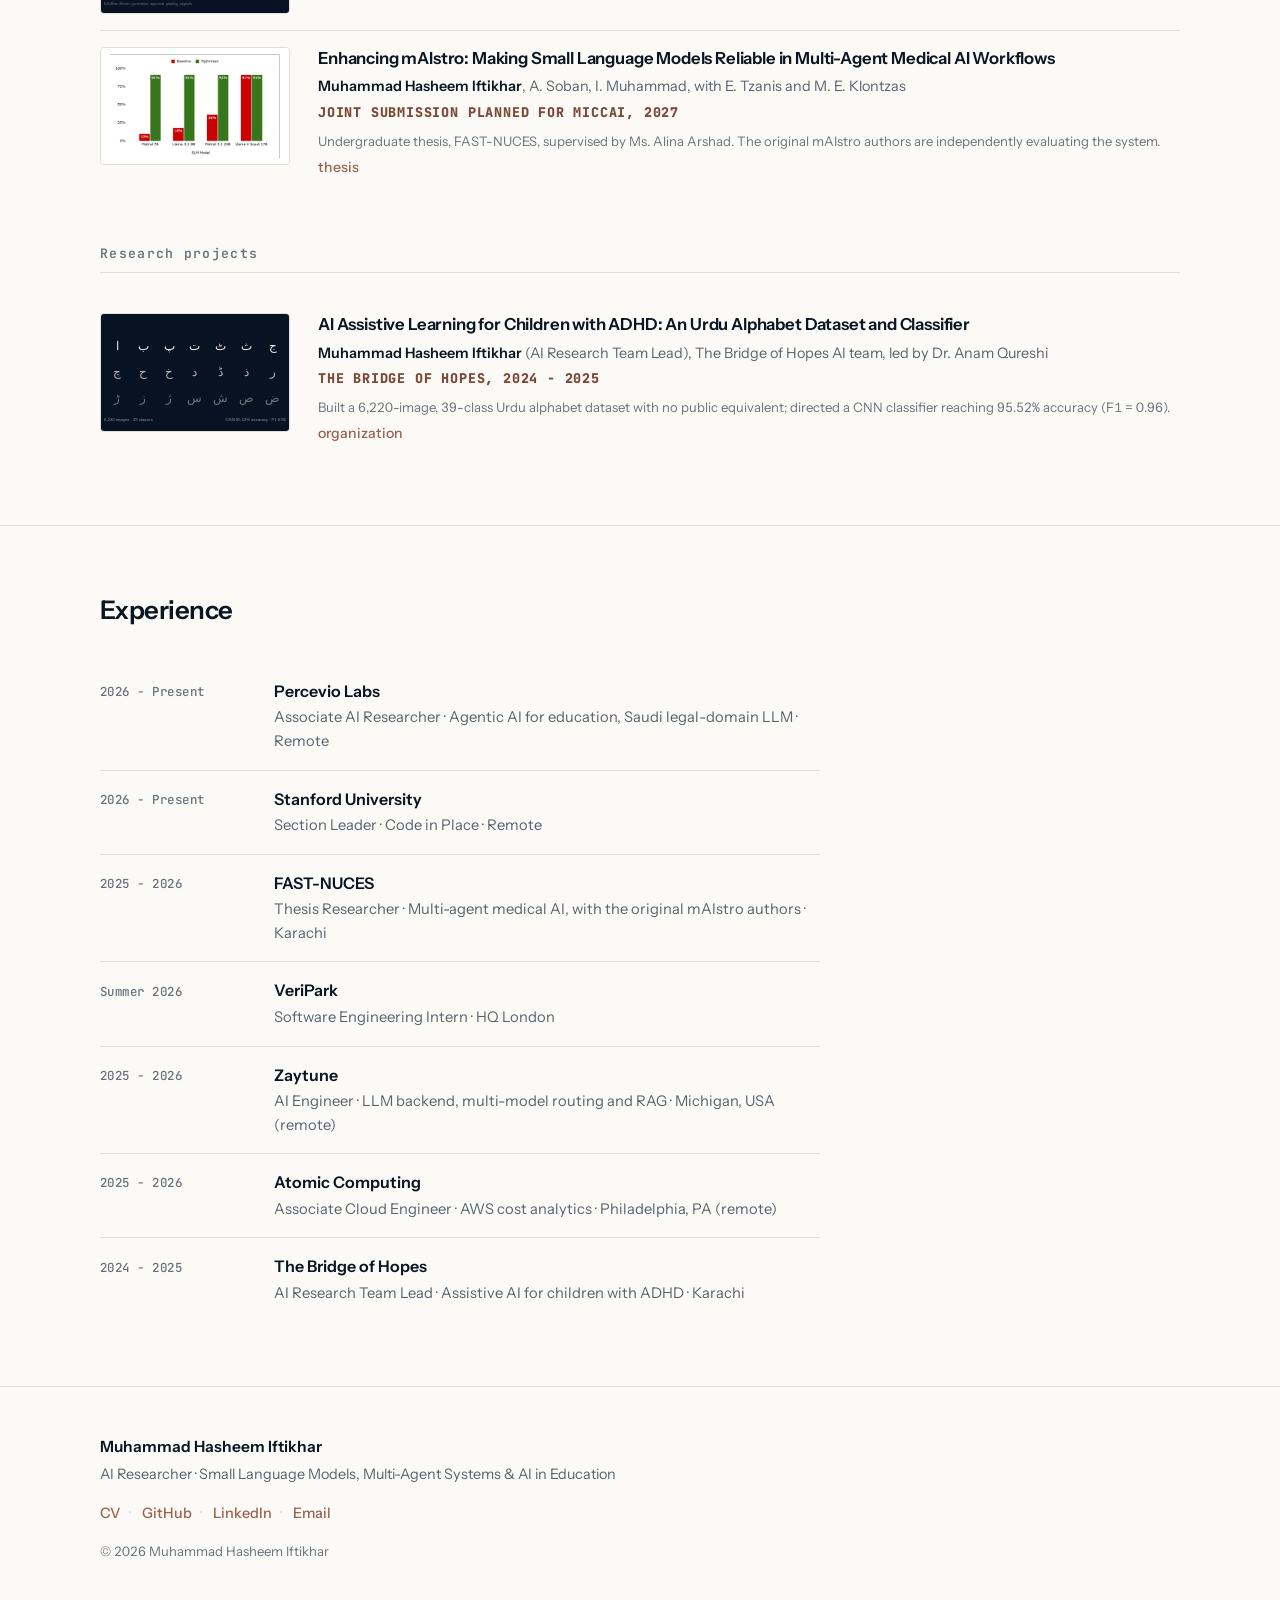
==== commit b1ef8814: "EduMem: ACL submission Co-Authored-By: Claude Opus 5.5 <noreply@anthropic.com>" ====
--- a/index.html
+++ b/index.html
@@ -180,7 +180,7 @@
         </li>
         <li class="news-item">
           <span class="news-date">Sep 2026</span>
-          <div class="news-body">Started <a href="#edumem">EduMem</a>, lifecycle-aware memory for AI course assistants, with Muhammad Usama Saleem and Dr. Ayman Ali.</div>
+          <div class="news-body">Started <a href="#edumem">EduMem</a>, lifecycle-aware memory for AI course assistants, for ACL, with Muhammad Usama Saleem and Dr. Ayman Ali.</div>
         </li>
         <li class="news-item">
           <span class="news-date">2026</span>
@@ -232,7 +232,8 @@
           <img src="research/edumem.svg" alt="EduMem: OriginMem, VersionMem and ReplayMem modules" loading="lazy" decoding="async">
         </a>
         <div class="meta-row">
-          <span class="venue">In preparation</span>
+          <span class="venue">ACL</span>
+          <span class="badge">In preparation</span>
         </div>
         <h3><a href="#edumem">EduMem</a></h3>
         <p class="research-sub">Maintaining Instructional Decision Validity Across Evolving Course Workflows</p>
@@ -316,7 +317,7 @@
           <div class="pub-authors">
             <span class="me">Muhammad Hasheem Iftikhar</span>, Muhammad Usama Saleem, Ayman Ali
           </div>
-          <div class="pub-venue"><span class="pub-venue-chip">Manuscript in preparation</span></div>
+          <div class="pub-venue"><span class="pub-venue-chip">ACL submission (in preparation)</span></div>
           <div class="pub-note">Introduces EduMem-Bench, a longitudinal benchmark spanning artifact generation, approval, grading and appeals.</div>
         </div>
       </div>
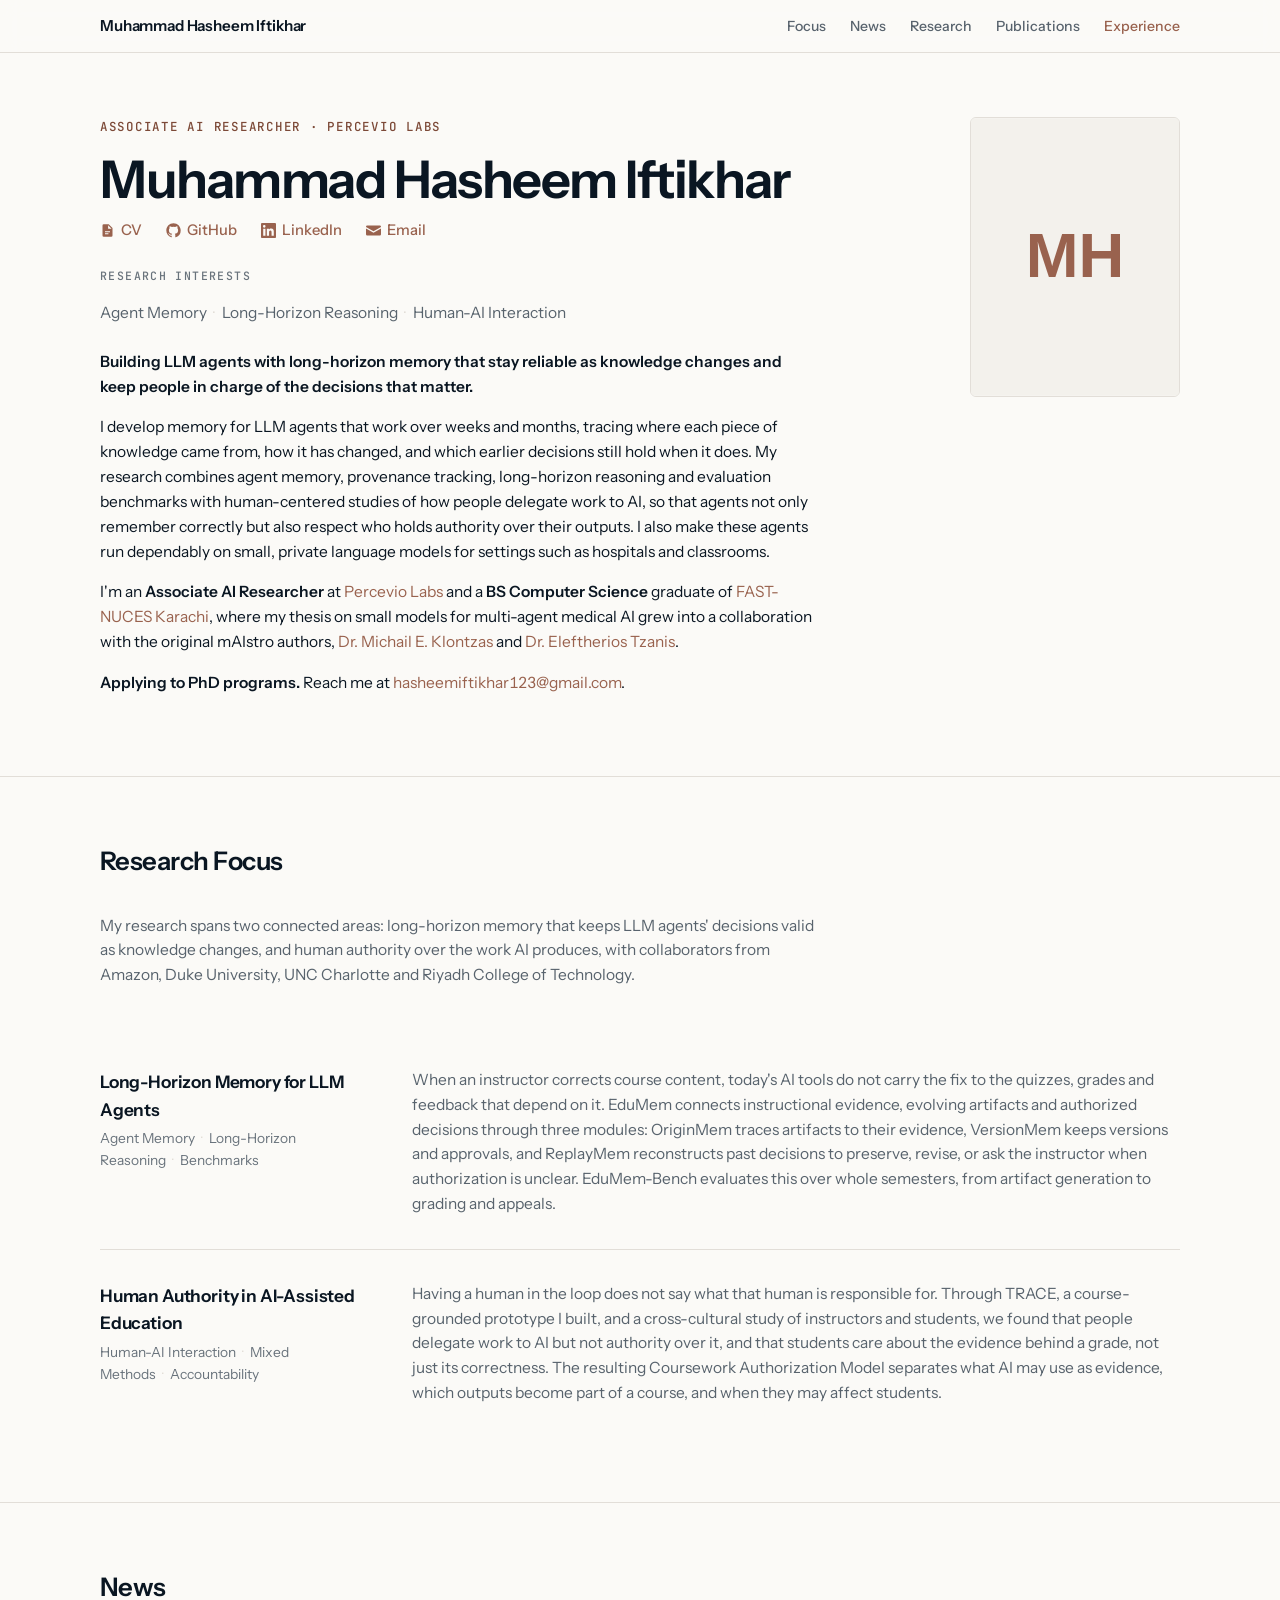
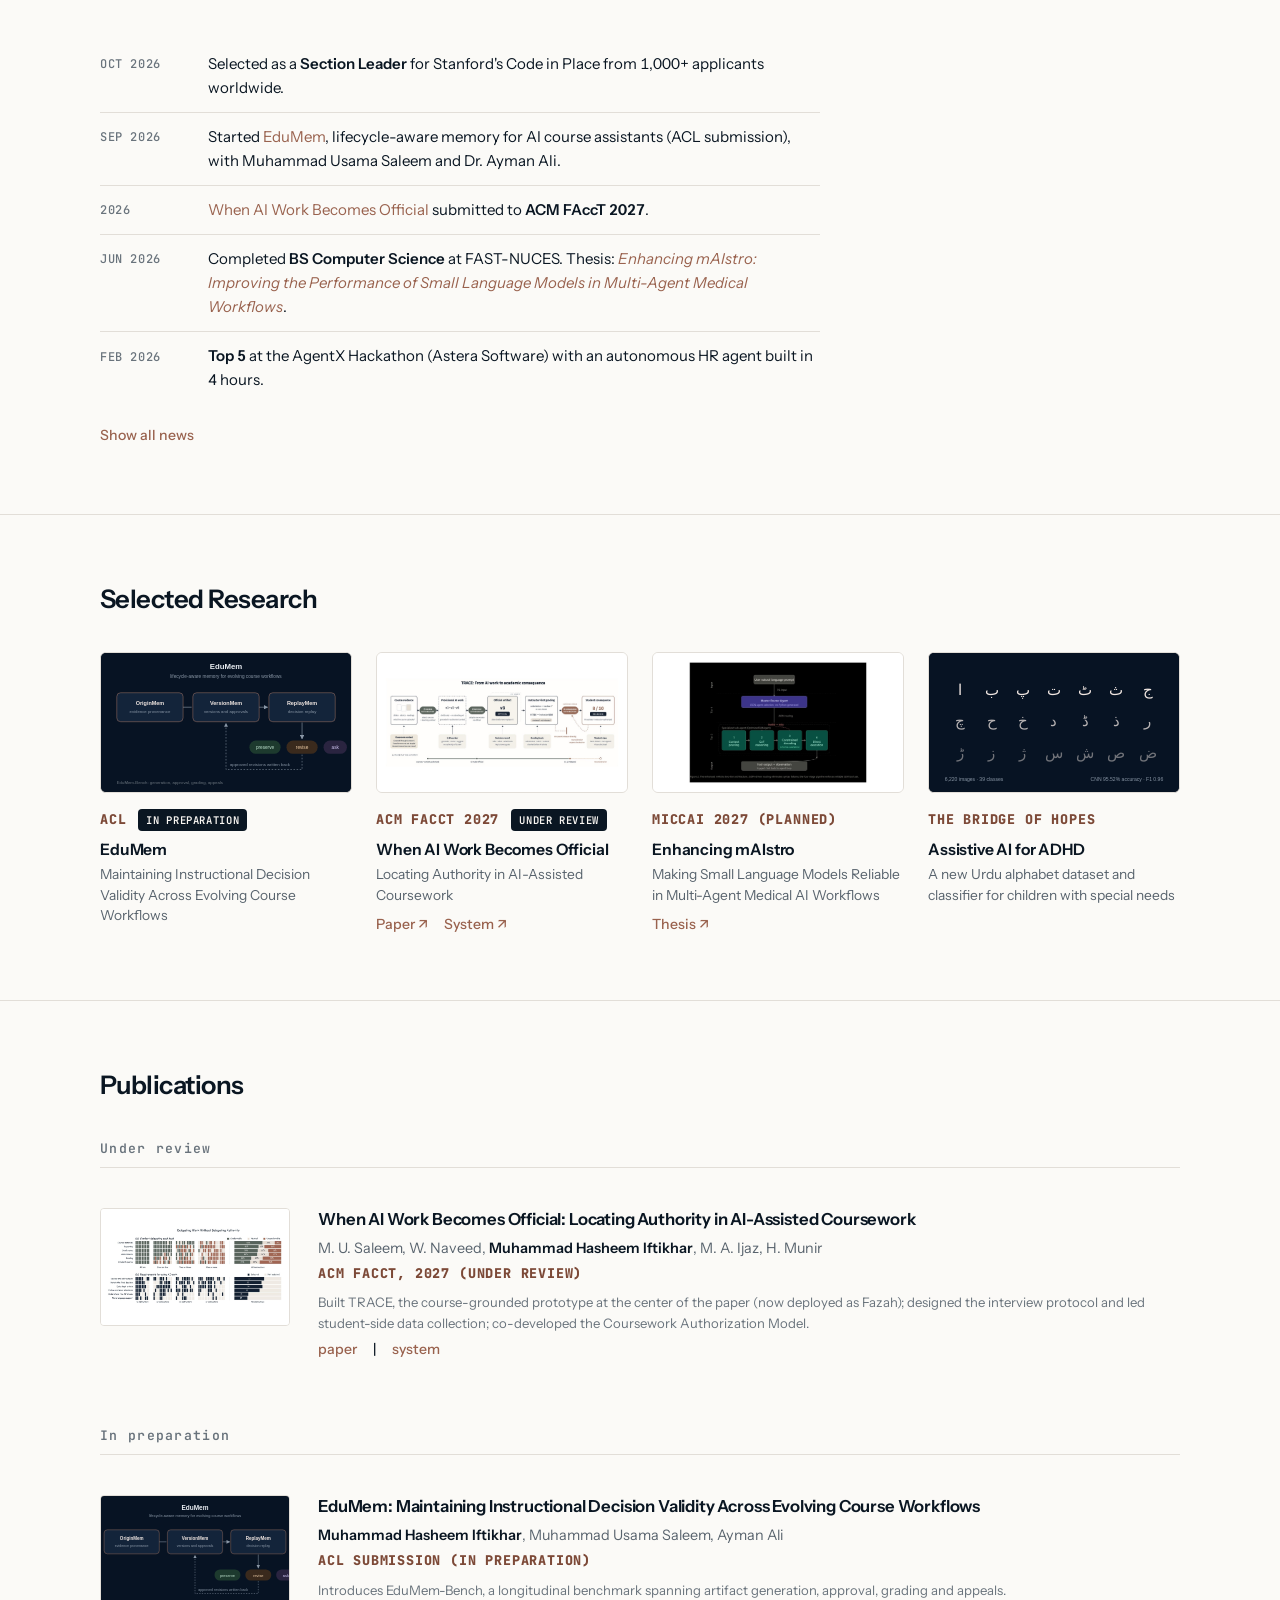
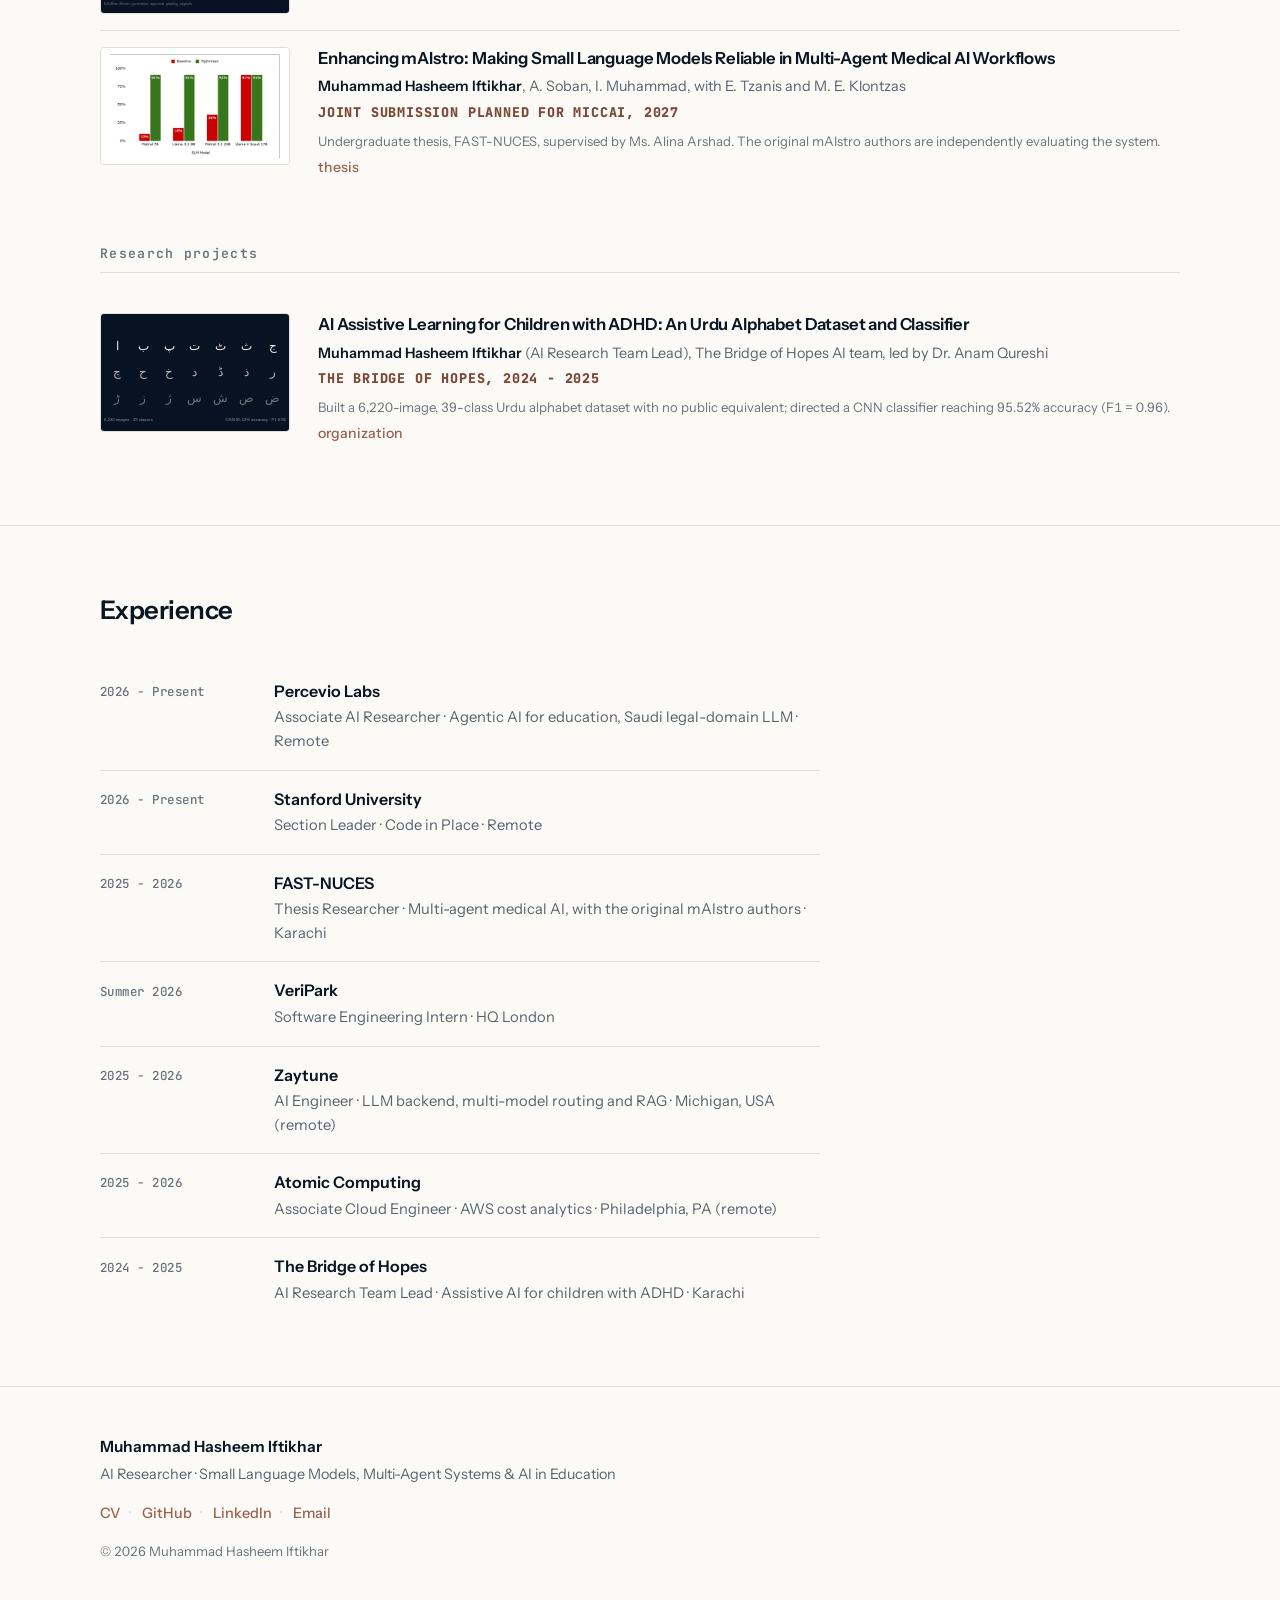
==== commit a0256c67: "News wording for EduMem Co-Authored-By: Claude Opus 5.5 <noreply@anthropic.com>" ====
--- a/index.html
+++ b/index.html
@@ -180,7 +180,7 @@
         </li>
         <li class="news-item">
           <span class="news-date">Sep 2026</span>
-          <div class="news-body">Started <a href="#edumem">EduMem</a>, lifecycle-aware memory for AI course assistants, for ACL, with Muhammad Usama Saleem and Dr. Ayman Ali.</div>
+          <div class="news-body">Started <a href="#edumem">EduMem</a>, lifecycle-aware memory for AI course assistants (ACL submission), with Muhammad Usama Saleem and Dr. Ayman Ali.</div>
         </li>
         <li class="news-item">
           <span class="news-date">2026</span>
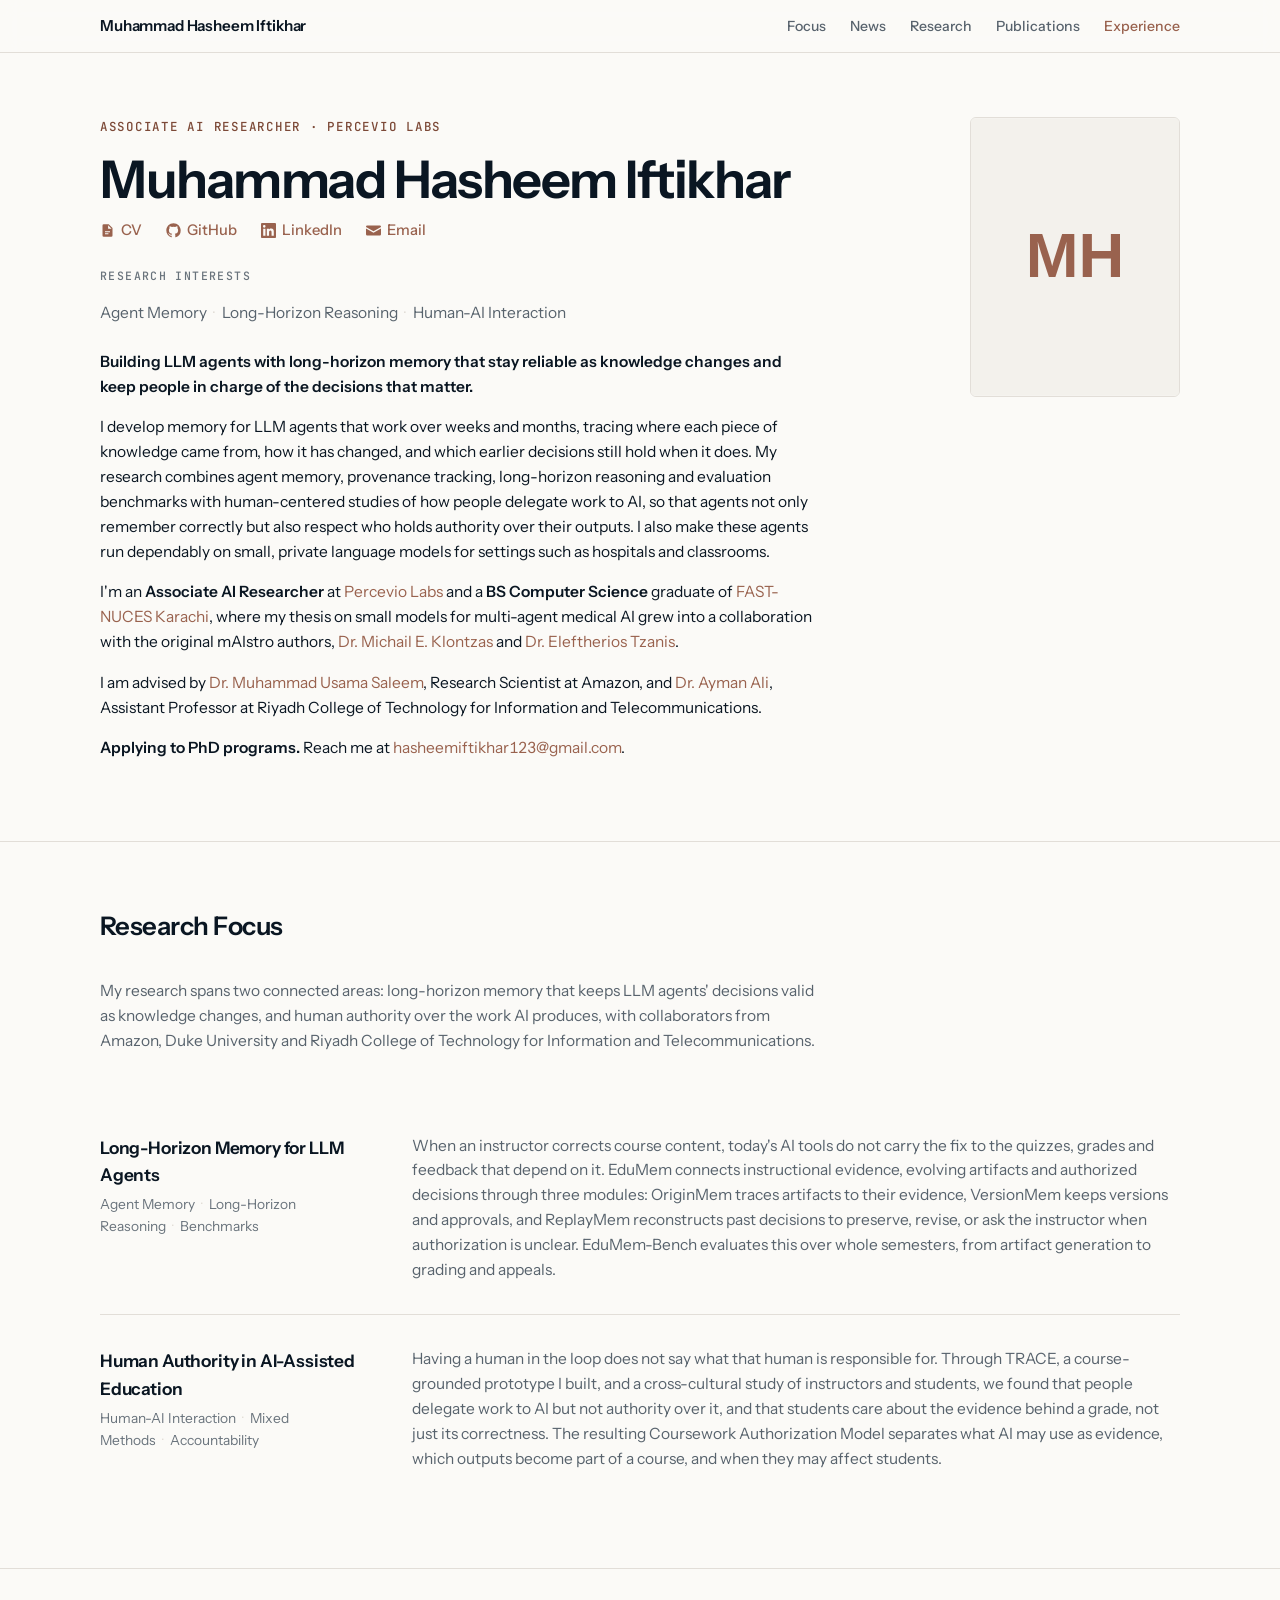
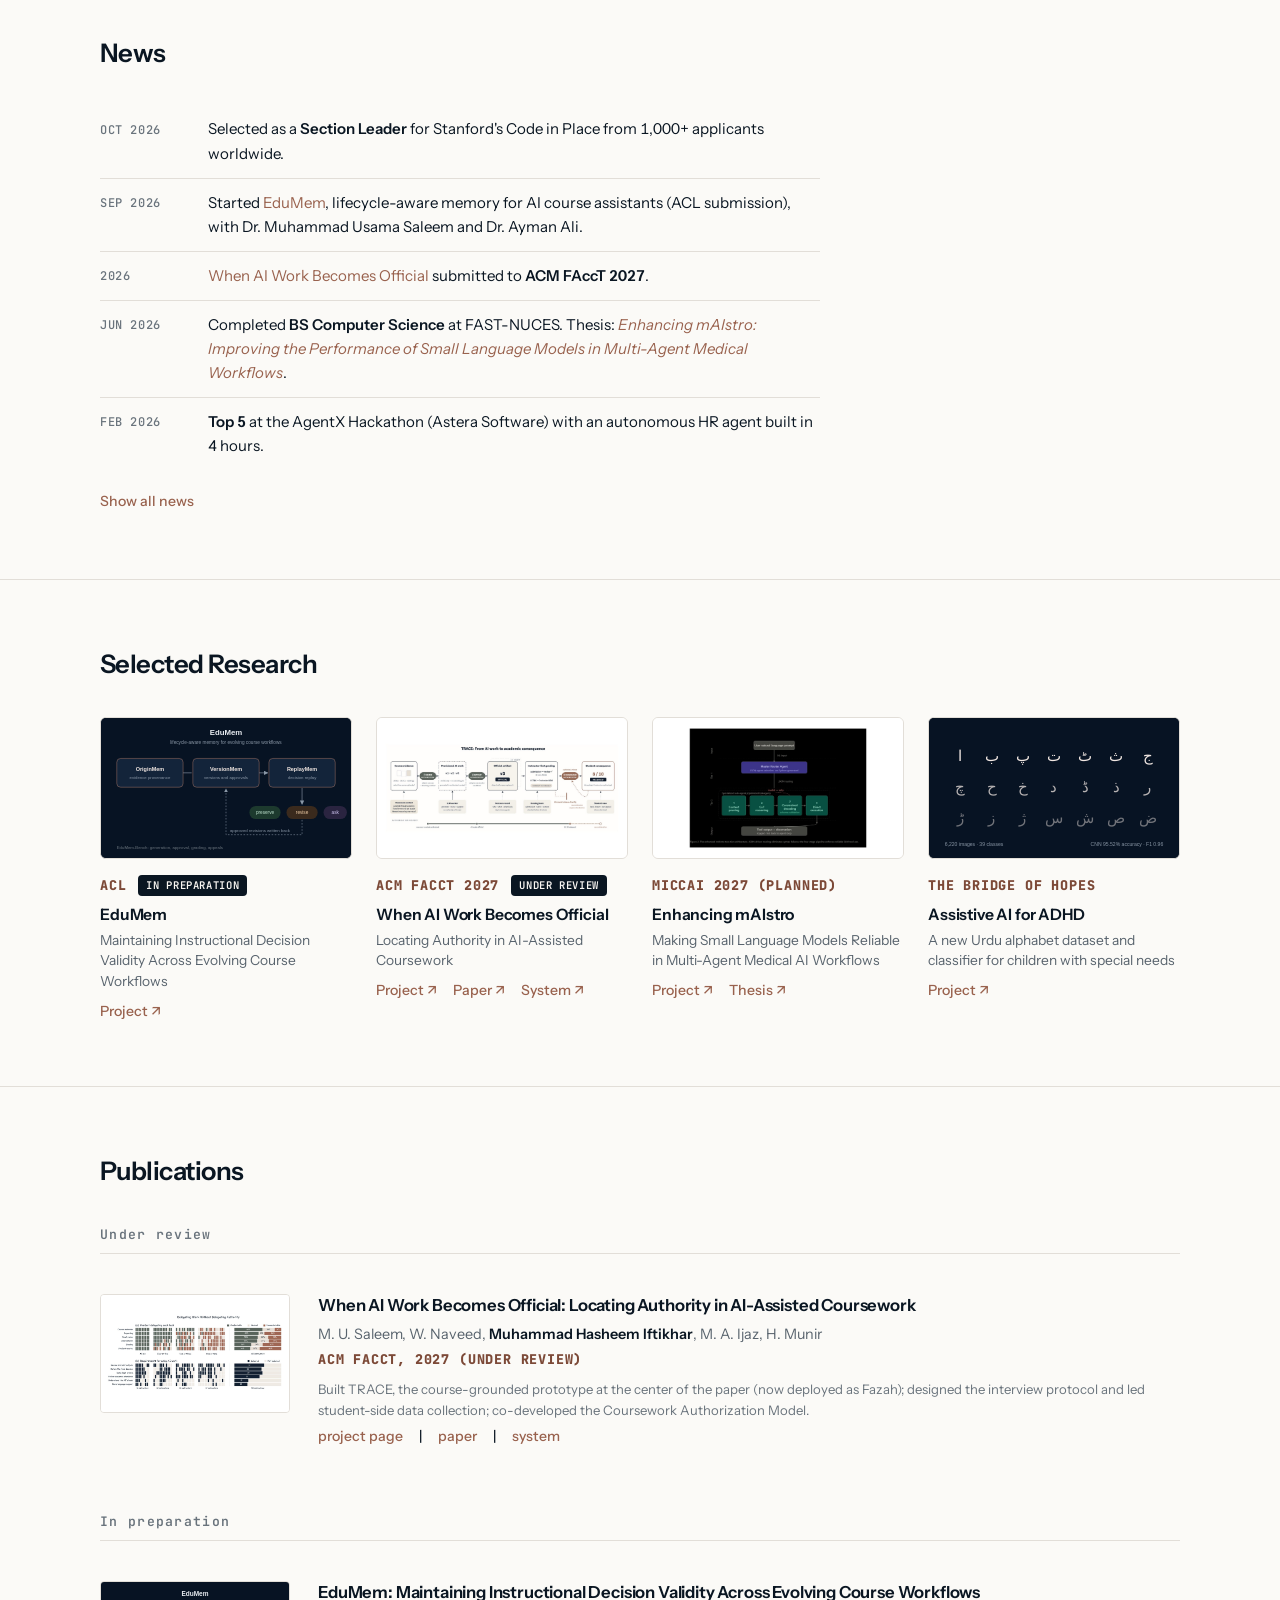
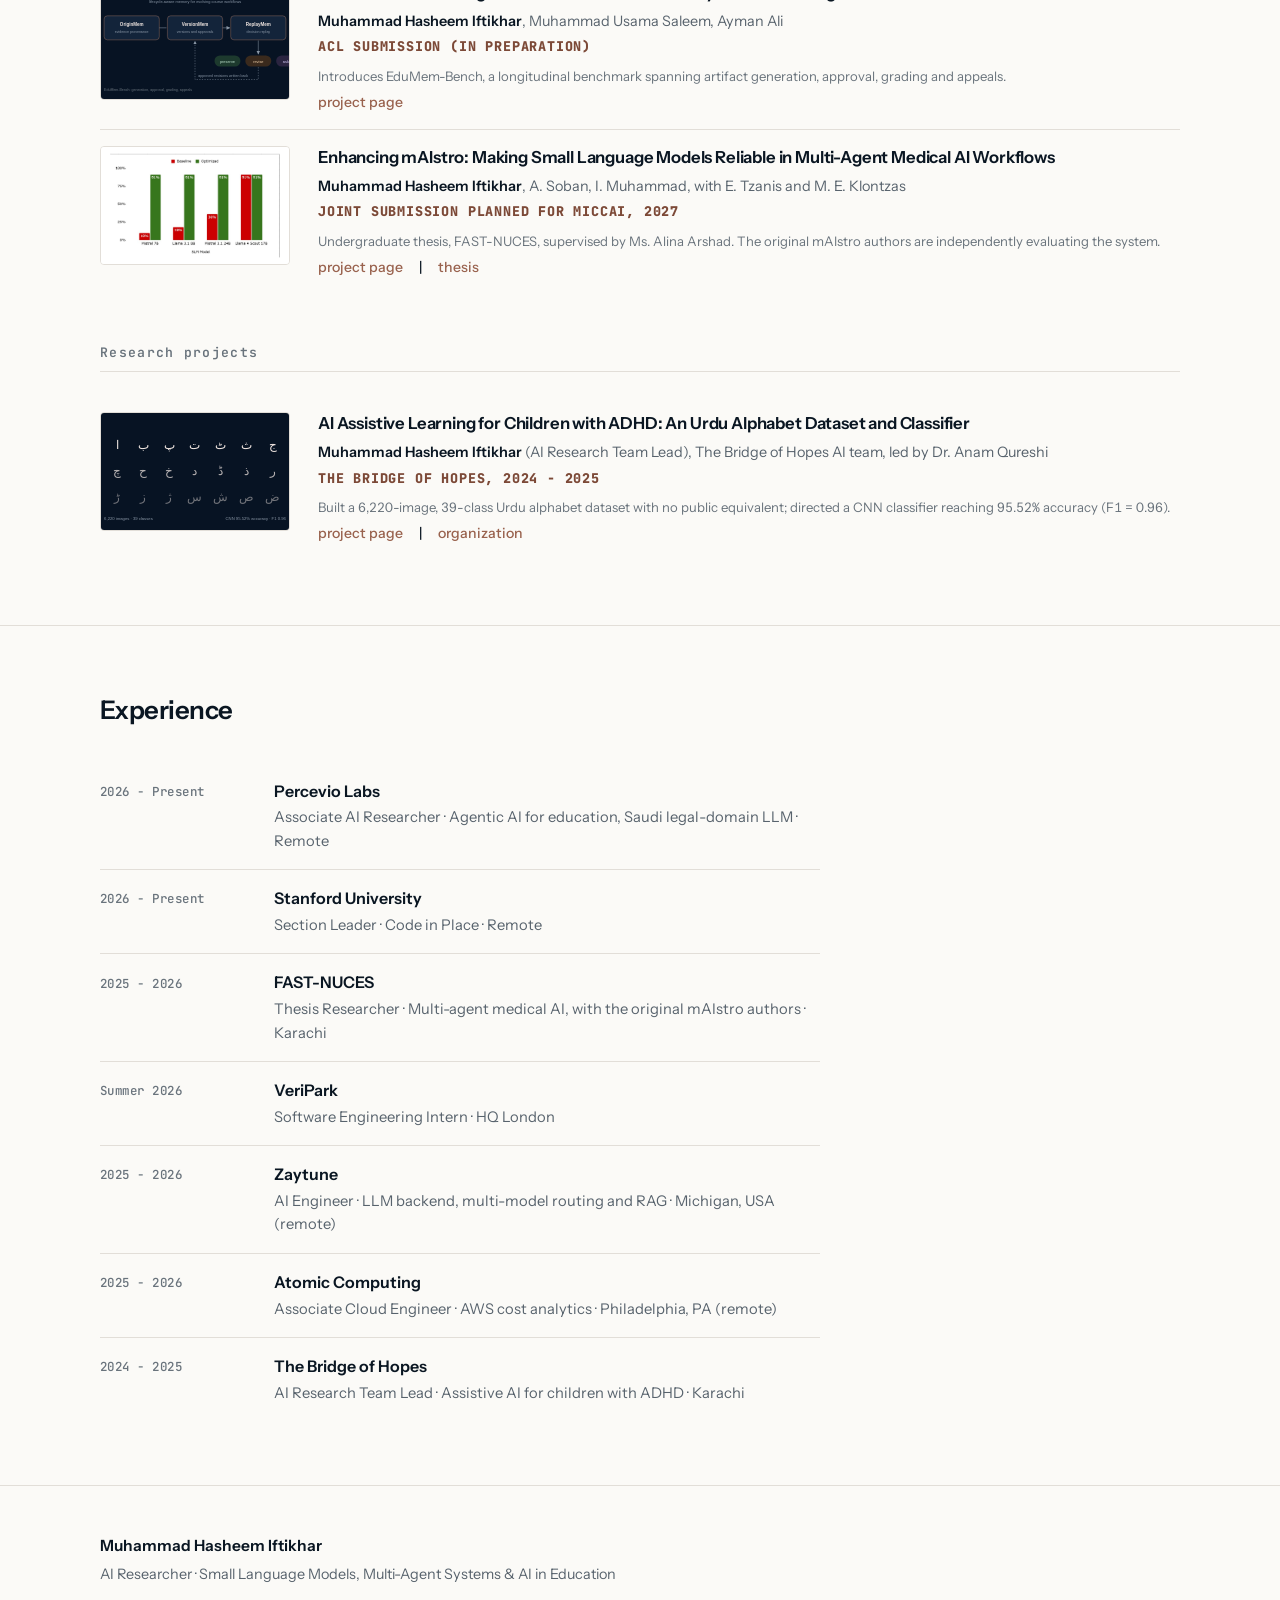
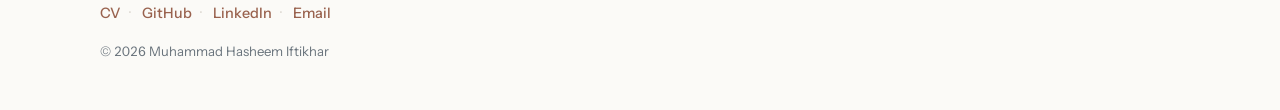
==== commit c4f61e44: "Dedicated project pages for EduMem, TRACE, mAIstro and the ADHD project; advisors Each page has a te" ====
--- a/index.html
+++ b/index.html
@@ -119,6 +119,9 @@
             <a href="https://scholar.google.com/citations?user=uWQOxUkAAAAJ" target="_blank" rel="noopener">Dr. Michail E. Klontzas</a> and
             <a href="https://scholar.google.com/citations?user=nkMCS88AAAAJ" target="_blank" rel="noopener">Dr. Eleftherios Tzanis</a>.
           </p>
+          <p>I am advised by
+            <a href="https://m-usamasaleem.github.io/" target="_blank" rel="noopener">Dr. Muhammad Usama Saleem</a>, Research Scientist at Amazon, and
+            <a href="https://www.linkedin.com/in/ayman-ali-phd/" target="_blank" rel="noopener">Dr. Ayman Ali</a>, Assistant Professor at Riyadh College of Technology for Information and Telecommunications.</p>
           <p><strong>Applying to PhD programs.</strong> Reach me at
             <a href="mailto:hasheemiftikhar123@gmail.com">hasheemiftikhar123@gmail.com</a>.</p>
         </div>
@@ -134,8 +137,8 @@
     <div class="wrap">
       <div class="section-head"><h2>Research Focus</h2></div>
       <p class="focus-lead">My research spans two connected areas: long-horizon memory that keeps LLM agents' decisions valid as
-        knowledge changes, and human authority over the work AI produces, with collaborators from Amazon, Duke University,
-        UNC Charlotte and Riyadh College of Technology.</p>
+        knowledge changes, and human authority over the work AI produces, with collaborators from Amazon, Duke University
+        and Riyadh College of Technology for Information and Telecommunications.</p>
 
       <div class="focus-list">
         <article class="focus-row">
@@ -180,11 +183,11 @@
         </li>
         <li class="news-item">
           <span class="news-date">Sep 2026</span>
-          <div class="news-body">Started <a href="#edumem">EduMem</a>, lifecycle-aware memory for AI course assistants (ACL submission), with Muhammad Usama Saleem and Dr. Ayman Ali.</div>
+          <div class="news-body">Started <a href="projects/edumem/">EduMem</a>, lifecycle-aware memory for AI course assistants (ACL submission), with Dr. Muhammad Usama Saleem and Dr. Ayman Ali.</div>
         </li>
         <li class="news-item">
           <span class="news-date">2026</span>
-          <div class="news-body"><a href="#trace">When AI Work Becomes Official</a> submitted to <strong>ACM FAccT 2027</strong>.</div>
+          <div class="news-body"><a href="projects/trace/">When AI Work Becomes Official</a> submitted to <strong>ACM FAccT 2027</strong>.</div>
         </li>
         <li class="news-item">
           <span class="news-date">Jun 2026</span>
@@ -208,7 +211,7 @@
         </li>
         <li class="news-item" data-old hidden>
           <span class="news-date">Aug 2025</span>
-          <div class="news-body">Started the <a href="#maistro">Enhancing mAIstro</a> thesis on small language models for multi-agent medical AI.</div>
+          <div class="news-body">Started the <a href="projects/maistro/">Enhancing mAIstro</a> thesis on small language models for multi-agent medical AI.</div>
         </li>
         <li class="news-item" data-old hidden>
           <span class="news-date">2025</span>
@@ -228,51 +231,53 @@
       <div class="section-head"><h2>Selected Research</h2></div>
       <div class="research-grid">
       <article class="research-item">
-        <a class="research-media" href="#edumem" aria-hidden="true" tabindex="-1">
+        <a class="research-media" href="projects/edumem/" aria-hidden="true" tabindex="-1">
           <img src="research/edumem.svg" alt="EduMem: OriginMem, VersionMem and ReplayMem modules" loading="lazy" decoding="async">
         </a>
         <div class="meta-row">
           <span class="venue">ACL</span>
           <span class="badge">In preparation</span>
         </div>
-        <h3><a href="#edumem">EduMem</a></h3>
+        <h3><a href="projects/edumem/">EduMem</a></h3>
         <p class="research-sub">Maintaining Instructional Decision Validity Across Evolving Course Workflows</p>
+        <div class="research-links"><a href="projects/edumem/">Project ↗</a></div>
       </article>
 
       <article class="research-item">
-        <a class="research-media" href="#trace" aria-hidden="true" tabindex="-1">
+        <a class="research-media" href="projects/trace/" aria-hidden="true" tabindex="-1">
           <img src="research/trace-lifecycle.jpg" alt="TRACE: from AI work to academic consequence, with authorization at each step" loading="lazy" decoding="async">
         </a>
         <div class="meta-row">
           <span class="venue">ACM FAccT 2027</span>
           <span class="badge">Under review</span>
         </div>
-        <h3><a href="#trace">When AI Work Becomes Official</a></h3>
+        <h3><a href="projects/trace/">When AI Work Becomes Official</a></h3>
         <p class="research-sub">Locating Authority in AI-Assisted Coursework</p>
-        <div class="research-links"><a href="https://drive.google.com/file/d/1oDcxM0Y7oN5t8dftiW94D08oab9c2Wxw/view?usp=drive_link" target="_blank" rel="noopener">Paper ↗</a>   <a href="https://fazahedu.com/" target="_blank" rel="noopener">System ↗</a></div>
+        <div class="research-links"><a href="projects/trace/">Project ↗</a>   <a href="https://drive.google.com/file/d/1oDcxM0Y7oN5t8dftiW94D08oab9c2Wxw/view?usp=drive_link" target="_blank" rel="noopener">Paper ↗</a>   <a href="https://fazahedu.com/" target="_blank" rel="noopener">System ↗</a></div>
       </article>
 
       <article class="research-item">
-        <a class="research-media" href="#maistro" aria-hidden="true" tabindex="-1">
+        <a class="research-media" href="projects/maistro/" aria-hidden="true" tabindex="-1">
           <img src="research/maistro-architecture.jpg" alt="Enhanced mAIstro two-tier architecture: a Master Router Agent delegating to optimized small-model sub-agents" loading="lazy" decoding="async">
         </a>
         <div class="meta-row">
           <span class="venue">MICCAI 2027 (planned)</span>
         </div>
-        <h3><a href="#maistro">Enhancing mAIstro</a></h3>
+        <h3><a href="projects/maistro/">Enhancing mAIstro</a></h3>
         <p class="research-sub">Making Small Language Models Reliable in Multi-Agent Medical AI Workflows</p>
-        <div class="research-links"><a href="https://drive.google.com/file/d/1wcLWrnw91QlUTFHClfpXfCfMcas6EHG3/view?usp=sharing" target="_blank" rel="noopener">Thesis ↗</a></div>
+        <div class="research-links"><a href="projects/maistro/">Project ↗</a>   <a href="https://drive.google.com/file/d/1wcLWrnw91QlUTFHClfpXfCfMcas6EHG3/view?usp=sharing" target="_blank" rel="noopener">Thesis ↗</a></div>
       </article>
 
       <article class="research-item">
-        <a class="research-media" href="#adhd" aria-hidden="true" tabindex="-1">
+        <a class="research-media" href="projects/adhd/" aria-hidden="true" tabindex="-1">
           <img src="research/urdu-dataset.svg" alt="Urdu alphabet dataset: 6,220 images across 39 classes" loading="lazy" decoding="async">
         </a>
         <div class="meta-row">
           <span class="venue">The Bridge of Hopes</span>
         </div>
-        <h3><a href="#adhd">Assistive AI for ADHD</a></h3>
+        <h3><a href="projects/adhd/">Assistive AI for ADHD</a></h3>
         <p class="research-sub">A new Urdu alphabet dataset and classifier for children with special needs</p>
+        <div class="research-links"><a href="projects/adhd/">Project ↗</a></div>
       </article>
       </div>
     </div>
@@ -289,7 +294,7 @@
           <img src="research/trace-findings.jpg" alt="Survey findings: instructors delegate work to AI but not authority" loading="lazy" decoding="async">
         </div>
         <div class="pub-info">
-          <a class="pub-title" href="https://drive.google.com/file/d/1oDcxM0Y7oN5t8dftiW94D08oab9c2Wxw/view?usp=drive_link" target="_blank" rel="noopener">
+          <a class="pub-title" href="projects/trace/">
             When AI Work Becomes Official: Locating Authority in AI-Assisted Coursework
           </a>
           <div class="pub-authors">
@@ -298,6 +303,7 @@
           <div class="pub-venue"><span class="pub-venue-chip">ACM FAccT, 2027 (under review)</span></div>
           <div class="pub-note">Built TRACE, the course-grounded prototype at the center of the paper (now deployed as Fazah); designed the interview protocol and led student-side data collection; co-developed the Coursework Authorization Model.</div>
           <div class="pub-links">
+            <a href="projects/trace/">project page</a> |
             <a href="https://drive.google.com/file/d/1oDcxM0Y7oN5t8dftiW94D08oab9c2Wxw/view?usp=drive_link" target="_blank" rel="noopener">paper</a> |
             <a href="https://fazahedu.com/" target="_blank" rel="noopener">system</a>
           </div>
@@ -311,14 +317,15 @@
           <img src="research/edumem.svg" alt="EduMem framework" loading="lazy" decoding="async">
         </div>
         <div class="pub-info">
-          <span class="pub-title">
+          <a class="pub-title" href="projects/edumem/">
             EduMem: Maintaining Instructional Decision Validity Across Evolving Course Workflows
-          </span>
+          </a>
           <div class="pub-authors">
             <span class="me">Muhammad Hasheem Iftikhar</span>, Muhammad Usama Saleem, Ayman Ali
           </div>
           <div class="pub-venue"><span class="pub-venue-chip">ACL submission (in preparation)</span></div>
           <div class="pub-note">Introduces EduMem-Bench, a longitudinal benchmark spanning artifact generation, approval, grading and appeals.</div>
+          <div class="pub-links"><a href="projects/edumem/">project page</a></div>
         </div>
       </div>
 
@@ -327,7 +334,7 @@
           <img src="research/maistro-results.jpg" alt="Task success, baseline versus optimized, for Mistral 7B, Llama 3.1 8B, Mistral 3.1 24B and Llama 4 Scout 17B" loading="lazy" decoding="async">
         </div>
         <div class="pub-info">
-          <a class="pub-title" href="https://drive.google.com/file/d/1wcLWrnw91QlUTFHClfpXfCfMcas6EHG3/view?usp=sharing" target="_blank" rel="noopener">
+          <a class="pub-title" href="projects/maistro/">
             Enhancing mAIstro: Making Small Language Models Reliable in Multi-Agent Medical AI Workflows
           </a>
           <div class="pub-authors">
@@ -336,6 +343,7 @@
           <div class="pub-venue"><span class="pub-venue-chip">Joint submission planned for MICCAI, 2027</span></div>
           <div class="pub-note">Undergraduate thesis, FAST-NUCES, supervised by Ms. Alina Arshad. The original mAIstro authors are independently evaluating the system.</div>
           <div class="pub-links">
+            <a href="projects/maistro/">project page</a> |
             <a href="https://drive.google.com/file/d/1wcLWrnw91QlUTFHClfpXfCfMcas6EHG3/view?usp=sharing" target="_blank" rel="noopener">thesis</a>
           </div>
         </div>
@@ -348,13 +356,14 @@
           <img src="research/urdu-dataset.svg" alt="Urdu alphabet dataset" loading="lazy" decoding="async">
         </div>
         <div class="pub-info">
-          <span class="pub-title">
+          <a class="pub-title" href="projects/adhd/">
             AI Assistive Learning for Children with ADHD: An Urdu Alphabet Dataset and Classifier
-          </span>
+          </a>
           <div class="pub-authors"><span class="me">Muhammad Hasheem Iftikhar</span> (AI Research Team Lead), The Bridge of Hopes AI team, led by Dr. Anam Qureshi</div>
           <div class="pub-venue"><span class="pub-venue-chip">The Bridge of Hopes, 2024 - 2025</span></div>
           <div class="pub-note">Built a 6,220-image, 39-class Urdu alphabet dataset with no public equivalent; directed a CNN classifier reaching 95.52% accuracy (F1 = 0.96).</div>
           <div class="pub-links">
+            <a href="projects/adhd/">project page</a> |
             <a href="https://www.linkedin.com/company/the-bridge-of-hopes/" target="_blank" rel="noopener">organization</a>
           </div>
         </div>
